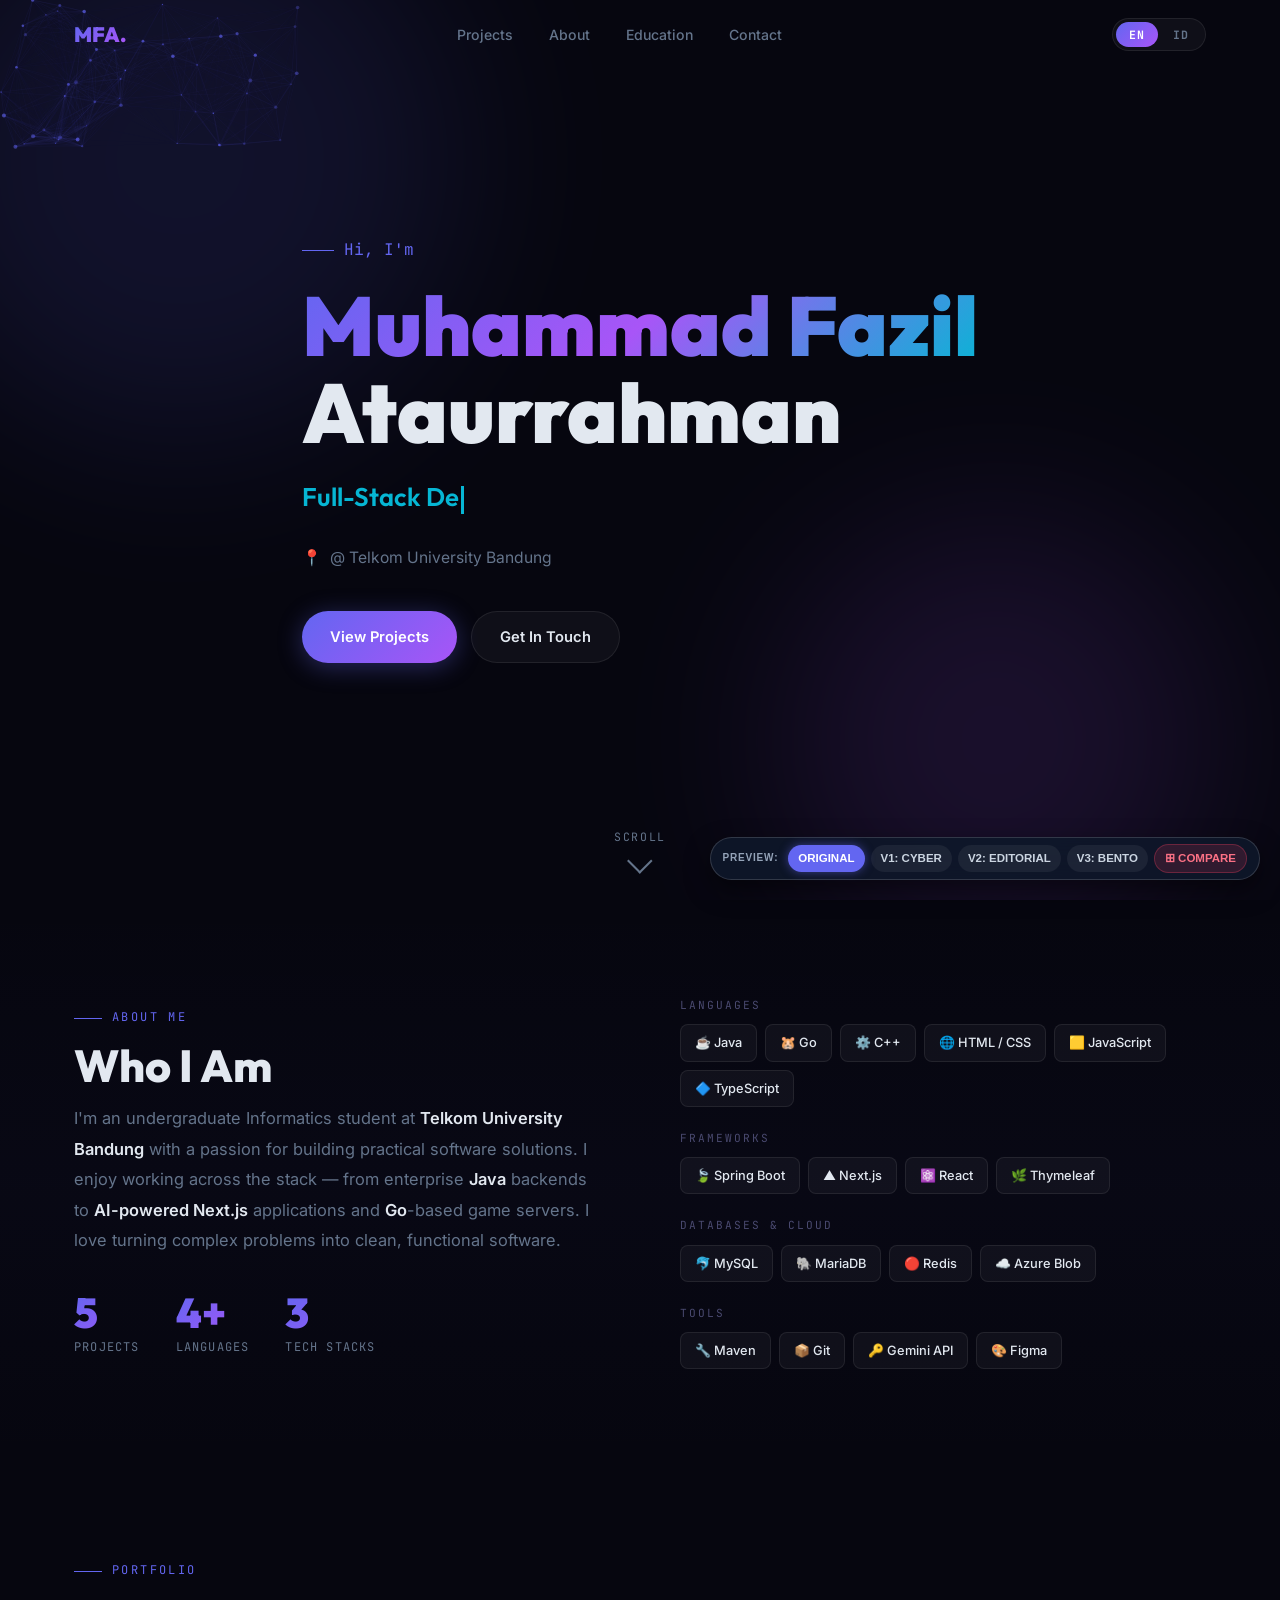
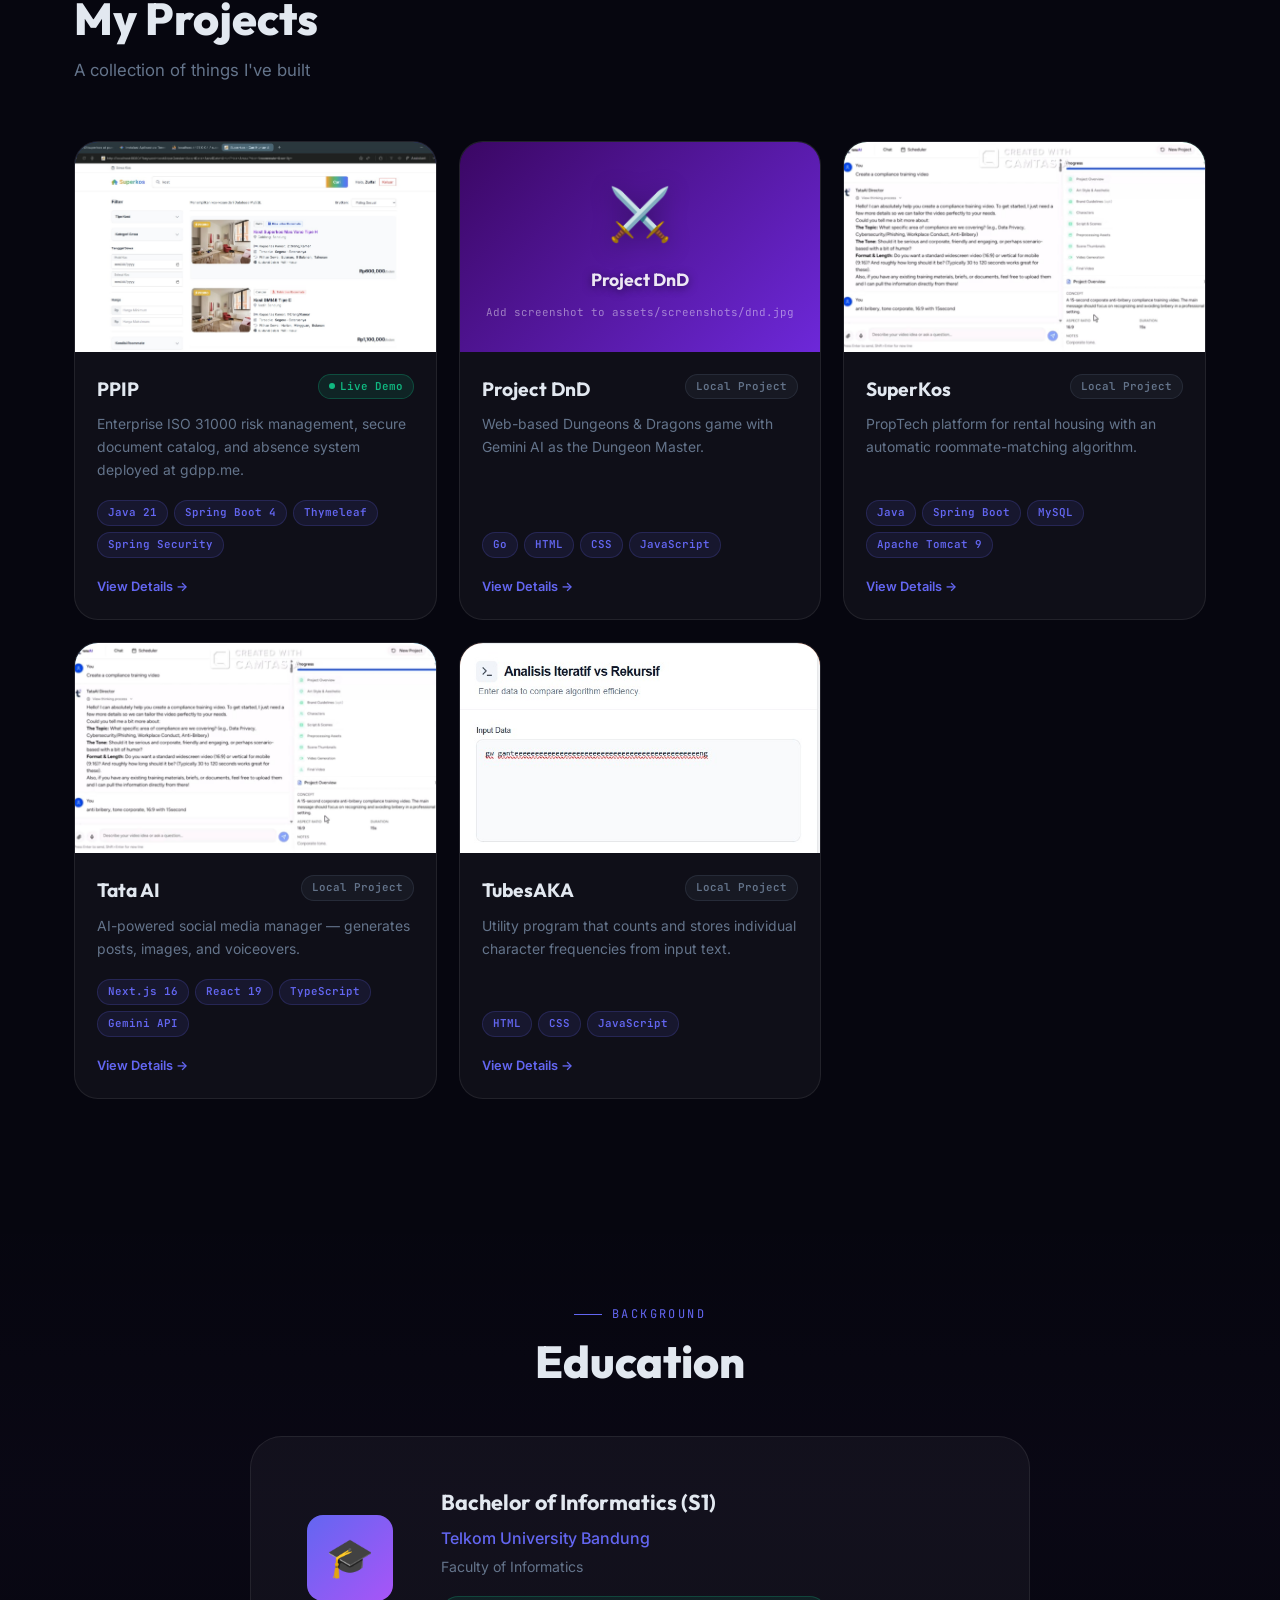
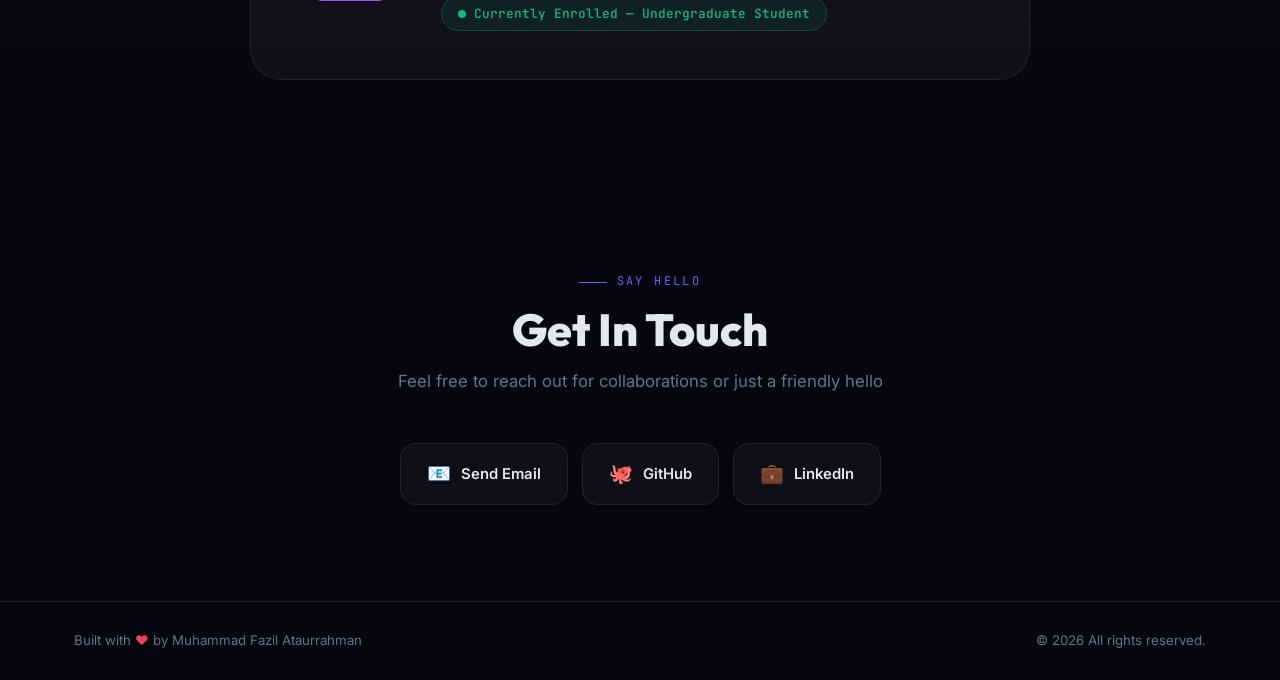
==== index.html @ d3637b53 "Add 3 new distinct portfolio designs (V1 Cyber HUD, V2 Swiss Editorial, V3 Spatial Bento) and Compar" ====
<!DOCTYPE html>
<html lang="en">
<head>
  <meta charset="UTF-8">
  <meta name="viewport" content="width=device-width, initial-scale=1.0">
  <title>Muhammad Fazil Ataurrahman — Portfolio</title>
  <meta name="description" content="Portfolio of Muhammad Fazil Ataurrahman — Informatics student at Telkom University Bandung. Projects in Java, Go, Next.js, and AI.">
  <meta property="og:title" content="Muhammad Fazil Ataurrahman — Portfolio">
  <meta property="og:description" content="Informatics Student at Telkom University Bandung | Full-Stack Developer">
  <meta property="og:type" content="website">
  <link rel="preconnect" href="https://fonts.googleapis.com">
  <link rel="preconnect" href="https://fonts.gstatic.com" crossorigin>
  <link href="https://fonts.googleapis.com/css2?family=Outfit:wght@300;400;500;600;700;800;900&family=Inter:wght@300;400;500;600&family=JetBrains+Mono:wght@400;500&display=swap" rel="stylesheet">
  <link rel="stylesheet" href="style.css">
</head>
<body>

  <!-- ======================================================
       NAVBAR
       ====================================================== -->
  <nav class="navbar" id="navbar">
    <div class="container">
      <div class="nav-inner">
        <button class="nav-logo" onclick="window.scrollTo({top:0,behavior:'smooth'})" aria-label="Go to top">MFA.</button>
        <ul class="nav-links" role="list">
          <li><a href="#projects" data-i18n="nav.projects">Projects</a></li>
          <li><a href="#about"    data-i18n="nav.about">About</a></li>
          <li><a href="#education" data-i18n="nav.education">Education</a></li>
          <li><a href="#contact"  data-i18n="nav.contact">Contact</a></li>
        </ul>
        <div class="nav-actions">
          <div class="lang-toggle" role="group" aria-label="Language selector">
            <button class="lang-btn active" id="lang-en"  onclick="setLang('en')" aria-pressed="true">EN</button>
            <button class="lang-btn"        id="lang-id"  onclick="setLang('id')" aria-pressed="false">ID</button>
          </div>
          <button class="nav-ham" id="nav-ham" onclick="openMobMenu()" aria-label="Open menu" aria-expanded="false">
            <span></span><span></span><span></span>
          </button>
        </div>
      </div>
    </div>
  </nav>

  <!-- ======================================================
       MOBILE MENU
       ====================================================== -->
  <div class="mobile-menu" id="mob-menu" role="dialog" aria-label="Navigation" aria-hidden="true">
    <button class="mob-close" onclick="closeMobMenu()" aria-label="Close menu">✕</button>
    <nav>
      <a href="#projects"  data-i18n="nav.projects"  onclick="closeMobMenu()">Projects</a>
      <a href="#about"     data-i18n="nav.about"      onclick="closeMobMenu()">About</a>
      <a href="#education" data-i18n="nav.education"  onclick="closeMobMenu()">Education</a>
      <a href="#contact"   data-i18n="nav.contact"    onclick="closeMobMenu()">Contact</a>
    </nav>
    <div class="lang-toggle" style="margin-top:28px;">
      <button class="lang-btn active" id="lang-en-m" onclick="setLang('en')">EN</button>
      <button class="lang-btn"        id="lang-id-m" onclick="setLang('id')">ID</button>
    </div>
  </div>

  <!-- ======================================================
       HERO
       ====================================================== -->
  <section id="hero" aria-label="Introduction">
    <canvas id="particle-canvas" aria-hidden="true"></canvas>
    <div class="hero-glow glow-1" aria-hidden="true"></div>
    <div class="hero-glow glow-2" aria-hidden="true"></div>
    <div class="container">
      <div class="hero-content">
        <p class="hero-greeting" data-i18n="hero.greeting">Hi, I'm</p>
        <h1 class="hero-name">
          <span class="gradient-text">Muhammad Fazil</span><br>Ataurrahman
        </h1>
        <div class="hero-role" aria-live="polite">
          <span id="typing-text" class="typing-text"></span><span class="cursor" aria-hidden="true"></span>
        </div>
        <p class="hero-uni" data-i18n="hero.university">@ Telkom University Bandung</p>
        <div class="hero-cta">
          <a href="#projects" class="btn btn-primary" data-i18n="hero.cta_projects">View Projects</a>
          <a href="#contact"  class="btn btn-outline"  data-i18n="hero.cta_contact">Get In Touch</a>
        </div>
      </div>
    </div>
    <button class="scroll-hint" onclick="document.getElementById('about').scrollIntoView({behavior:'smooth'})" aria-label="Scroll to About">
      <span data-i18n="hero.scroll">scroll</span>
      <div class="scroll-arrow"></div>
    </button>
  </section>

  <!-- ======================================================
       ABOUT
       ====================================================== -->
  <section id="about" aria-label="About me">
    <div class="container">
      <div class="about-grid">

        <!-- Left: bio + stats -->
        <div class="about-left reveal-left">
          <p class="section-label" data-i18n="about.label">About Me</p>
          <h2 class="section-title" data-i18n="about.title">Who I Am</h2>
          <p class="about-bio" id="about-bio" data-i18n-html="about.bio">
            I'm an undergraduate Informatics student at <strong>Telkom University Bandung</strong> with a passion for building practical software solutions. I enjoy working across the stack — from enterprise <strong>Java</strong> backends to <strong>AI-powered Next.js</strong> applications and <strong>Go</strong>-based game servers.
          </p>
          <div class="stats-row">
            <div class="stat-item">
              <div class="stat-value">5</div>
              <div class="stat-label" data-i18n="about.stat_projects">Projects</div>
            </div>
            <div class="stat-item">
              <div class="stat-value">4+</div>
              <div class="stat-label" data-i18n="about.stat_langs">Languages</div>
            </div>
            <div class="stat-item">
              <div class="stat-value">3</div>
              <div class="stat-label" data-i18n="about.stat_stacks">Tech Stacks</div>
            </div>
          </div>
        </div>

        <!-- Right: skill chips -->
        <div class="about-right reveal-right">
          <div class="skills-col">
            <div class="skill-group">
              <div class="skill-group-label" data-i18n="about.sk_langs">Languages</div>
              <div class="skill-chips">
                <span class="chip">☕ Java</span>
                <span class="chip">🐹 Go</span>
                <span class="chip">⚙️ C++</span>
                <span class="chip">🌐 HTML / CSS</span>
                <span class="chip">🟨 JavaScript</span>
                <span class="chip">🔷 TypeScript</span>
              </div>
            </div>
            <div class="skill-group">
              <div class="skill-group-label" data-i18n="about.sk_fw">Frameworks</div>
              <div class="skill-chips">
                <span class="chip">🍃 Spring Boot</span>
                <span class="chip">▲ Next.js</span>
                <span class="chip">⚛️ React</span>
                <span class="chip">🌿 Thymeleaf</span>
              </div>
            </div>
            <div class="skill-group">
              <div class="skill-group-label" data-i18n="about.sk_db">Databases &amp; Cloud</div>
              <div class="skill-chips">
                <span class="chip">🐬 MySQL</span>
                <span class="chip">🐘 MariaDB</span>
                <span class="chip">🔴 Redis</span>
                <span class="chip">☁️ Azure Blob</span>
              </div>
            </div>
            <div class="skill-group">
              <div class="skill-group-label" data-i18n="about.sk_tools">Tools</div>
              <div class="skill-chips">
                <span class="chip">🔧 Maven</span>
                <span class="chip">📦 Git</span>
                <span class="chip">🔑 Gemini API</span>
                <span class="chip">🎨 Figma</span>
              </div>
            </div>
          </div>
        </div>

      </div>
    </div>
  </section>

  <!-- ======================================================
       PROJECTS
       ====================================================== -->
  <section id="projects" aria-label="Projects">
    <div class="container">
      <div class="section-header reveal">
        <p class="section-label" data-i18n="projects.label">Portfolio</p>
        <h2 class="section-title" data-i18n="projects.title">My Projects</h2>
        <p class="section-sub" data-i18n="projects.subtitle">A collection of things I've built</p>
      </div>
      <!-- Cards injected by script.js -->
      <div class="projects-grid" id="projects-grid"></div>
    </div>
  </section>

  <!-- ======================================================
       EDUCATION
       ====================================================== -->
  <section id="education" aria-label="Education">
    <div class="container">
      <div class="section-header reveal" style="text-align:center; margin-bottom:48px;">
        <p class="section-label" style="justify-content:center;" data-i18n="education.label">Background</p>
        <h2 class="section-title" data-i18n="education.title">Education</h2>
      </div>
      <div class="edu-card reveal">
        <div class="edu-icon" aria-hidden="true">🎓</div>
        <div class="edu-info">
          <h3 class="edu-degree" data-i18n="education.degree">Bachelor of Informatics (S1)</h3>
          <p class="edu-uni">Telkom University Bandung</p>
          <p class="edu-faculty" data-i18n="education.faculty">Faculty of Informatics</p>
          <div class="edu-badge" data-i18n="education.status">Currently Enrolled — Undergraduate Student</div>
        </div>
      </div>
    </div>
  </section>

  <!-- ======================================================
       CONTACT
       ====================================================== -->
  <section id="contact" aria-label="Contact">
    <div class="container">
      <div class="section-header reveal" style="text-align:center; margin-bottom:48px;">
        <p class="section-label" style="justify-content:center;" data-i18n="contact.label">Say Hello</p>
        <h2 class="section-title" data-i18n="contact.title">Get In Touch</h2>
        <p class="section-sub" data-i18n="contact.subtitle">Feel free to reach out for collaborations or just a friendly hello</p>
      </div>
      <div class="contact-links reveal">
        <a href="mailto:muhammadfazil2712@gmail.com" class="contact-card" id="link-email">
          <span class="contact-icon">📧</span>
          <span class="contact-label" data-i18n="contact.email">Send Email</span>
        </a>
        <a href="https://github.com/fazil2712" target="_blank" rel="noopener noreferrer" class="contact-card" id="link-github">
          <span class="contact-icon">🐙</span>
          <span class="contact-label" data-i18n="contact.github">GitHub</span>
        </a>
        <a href="https://www.linkedin.com/in/fazil-ataurrahman-408083330/" target="_blank" rel="noopener noreferrer" class="contact-card" id="link-linkedin">
          <span class="contact-icon">💼</span>
          <span class="contact-label" data-i18n="contact.linkedin">LinkedIn</span>
        </a>
      </div>
    </div>
  </section>

  <!-- ======================================================
       FOOTER
       ====================================================== -->
  <footer>
    <div class="container">
      <div class="footer-inner">
        <p class="footer-text">
          <span data-i18n="footer.built">Built with</span>
          <span class="heart" aria-hidden="true"> ♥ </span>
          <span data-i18n="footer.by">by Muhammad Fazil Ataurrahman</span>
        </p>
        <p class="footer-text">
          &copy; <span id="footer-year"></span>
          <span data-i18n="footer.rights">All rights reserved.</span>
        </p>
      </div>
    </div>
  </footer>

  <!-- ======================================================
       PROJECT MODAL
       ====================================================== -->
  <div class="modal-overlay" id="modal-overlay" onclick="handleOverlayClick(event)" role="presentation">
    <article class="modal" id="modal" role="dialog" aria-modal="true" aria-labelledby="modal-heading">
      <button class="modal-close" id="modal-close" onclick="closeModal()" aria-label="Close">✕</button>

      <!-- Image / placeholder -->
      <div class="modal-img-wrap" id="modal-img-wrap">
        <img id="modal-img" src="" alt="" loading="lazy" onerror="this.classList.add('img-error')">
        
        <!-- Slider Controls -->
        <div class="modal-slider-btns" id="modal-slider-btns" style="display: none;">
          <button class="slider-btn" onclick="prevSlide(event)" aria-label="Previous image">❮</button>
          <button class="slider-btn" onclick="nextSlide(event)" aria-label="Next image">❯</button>
        </div>
        <div class="modal-slider-dots" id="modal-slider-dots"></div>

        <div class="modal-placeholder" id="modal-placeholder">
          <span class="modal-ph-icon" id="modal-ph-icon"></span>
          <span class="modal-ph-name" id="modal-ph-name"></span>
        </div>
      </div>

      <!-- Content -->
      <div class="modal-body">
        <div class="modal-top">
          <h2 class="modal-heading" id="modal-heading"></h2>
          <div id="modal-badge"></div>
        </div>
        <p class="modal-desc" id="modal-desc"></p>
        <p class="modal-section-title" data-i18n="projects.features">Key Features</p>
        <ul class="modal-features" id="modal-features"></ul>
        <p class="modal-section-title" data-i18n="projects.tech_stack">Tech Stack</p>
        <div class="modal-tech" id="modal-tech"></div>
        <div class="modal-actions" id="modal-actions"></div>
      </div>
    </article>
  </div>

  <!-- FLOATING DESIGN SWITCHER DOCK (PREVIEW SWITCHER) -->
  <style>
    .design-switcher-dock {
      position: fixed;
      bottom: 20px;
      right: 20px;
      background: rgba(15, 23, 42, 0.92);
      border: 1px solid rgba(255, 255, 255, 0.15);
      border-radius: 9999px;
      padding: 6px 12px;
      display: flex;
      align-items: center;
      gap: 6px;
      z-index: 9999;
      box-shadow: 0 10px 25px rgba(0, 0, 0, 0.5);
      backdrop-filter: blur(12px);
      font-family: -apple-system, BlinkMacSystemFont, 'Segoe UI', Roboto, sans-serif;
    }
    .dock-label {
      font-size: 10px;
      font-weight: 700;
      color: #94a3b8;
      letter-spacing: 0.08em;
      padding-right: 4px;
    }
    .dock-btn {
      text-decoration: none;
      font-size: 11.5px;
      font-weight: 600;
      color: #cbd5e1;
      background: rgba(255, 255, 255, 0.06);
      padding: 4px 10px;
      border-radius: 9999px;
      transition: all 0.15s ease;
    }
    .dock-btn:hover {
      color: #fff;
      background: rgba(255, 255, 255, 0.15);
    }
    .dock-btn.active {
      color: #fff;
      background: #6366f1;
      box-shadow: 0 0 10px rgba(99, 102, 241, 0.5);
      font-weight: 700;
    }
    .dock-btn.dock-compare {
      background: rgba(244, 63, 94, 0.15);
      color: #fb7185;
      border: 1px solid rgba(244, 63, 94, 0.3);
    }
    .dock-btn.dock-compare:hover {
      background: #f43f5e;
      color: #fff;
    }
    html {
      overflow-x: hidden;
    }
    @media (max-width: 768px) {
      .design-switcher-dock {
        bottom: 8px;
        right: auto;
        left: 50%;
        transform: translateX(-50%);
        justify-content: flex-start;
        overflow-x: auto;
        padding: 4px 8px;
        gap: 4px;
        max-width: calc(100vw - 16px);
      }
      .dock-btn {
        padding: 3px 7px;
        font-size: 10.5px;
        white-space: nowrap;
      }
      .dock-label {
        font-size: 9px;
      }
    }
  </style>
  <div class="design-switcher-dock" role="navigation" aria-label="Portfolio Version Switcher">
    <div class="dock-label">PREVIEW:</div>
    <a href="index.html" class="dock-btn active" title="Original Portfolio">ORIGINAL</a>
    <a href="v1/index.html" class="dock-btn" title="Cyber Terminal HUD">V1: CYBER</a>
    <a href="v2/index.html" class="dock-btn" title="Editorial Swiss Brutalism">V2: EDITORIAL</a>
    <a href="v3/index.html" class="dock-btn" title="Spatial Bento Glass">V3: BENTO</a>
    <a href="compare.html" class="dock-btn dock-compare" title="Side-by-side Comparison">⊞ COMPARE</a>
  </div>

  <script src="script.js"></script>
</body>
</html>
---- style.css ----
/* ============================================================
   DESIGN TOKENS
   ============================================================ */
:root {
  --clr-bg:          #06060f;
  --clr-surface:     #0d0d20;
  --clr-surface-2:   #13132a;
  --clr-glass:       rgba(255, 255, 255, 0.04);
  --clr-glass-h:     rgba(255, 255, 255, 0.07);
  --clr-border:      rgba(255, 255, 255, 0.08);
  --clr-border-h:    rgba(255, 255, 255, 0.16);

  --clr-primary:     #6366f1;
  --clr-primary-g:   rgba(99, 102, 241, 0.25);
  --clr-secondary:   #a855f7;
  --clr-accent:      #06b6d4;
  --clr-green:       #10b981;

  --clr-text:        #e2e8f0;
  --clr-muted:       #64748b;
  --clr-subtle:      #2d2d4a;

  --grad-primary:    linear-gradient(135deg, #6366f1, #a855f7);
  --grad-hero:       linear-gradient(135deg, #6366f1 0%, #a855f7 50%, #06b6d4 100%);
  --grad-card:       linear-gradient(135deg, rgba(99,102,241,.08), rgba(168,85,247,.04));

  --font-head:  'Outfit', sans-serif;
  --font-body:  'Inter', sans-serif;
  --font-mono:  'JetBrains Mono', monospace;

  --radius-sm: 8px;
  --radius-md: 16px;
  --radius-lg: 24px;
  --radius-xl: 32px;

  --blur:   blur(14px);
  --shadow: 0 8px 32px rgba(0,0,0,.45), 0 1px 0 rgba(255,255,255,.05) inset;
  --glow:   0 0 48px rgba(99,102,241,.18);

  --t-fast:   .15s ease;
  --t-mid:    .3s ease;
  --t-slow:   .6s ease;
}

/* ============================================================
   RESET
   ============================================================ */
*, *::before, *::after { box-sizing: border-box; margin: 0; padding: 0; }
html { scroll-behavior: smooth; font-size: 16px; }
body {
  font-family: var(--font-body);
  background: var(--clr-bg);
  color: var(--clr-text);
  line-height: 1.65;
  overflow-x: hidden;
}
a { text-decoration: none; color: inherit; }
img { max-width: 100%; display: block; }
button { cursor: pointer; }
ul { list-style: none; }

/* ============================================================
   SCROLLBAR
   ============================================================ */
::-webkit-scrollbar { width: 5px; }
::-webkit-scrollbar-track { background: var(--clr-bg); }
::-webkit-scrollbar-thumb { background: var(--clr-primary); border-radius: 3px; }

/* ============================================================
   LAYOUT
   ============================================================ */
.container {
  max-width: 1180px;
  margin: 0 auto;
  padding: 0 24px;
}
section { padding: 96px 0; position: relative; }

/* ============================================================
   TYPOGRAPHY UTILS
   ============================================================ */
.gradient-text {
  background: var(--grad-hero);
  -webkit-background-clip: text;
  -webkit-text-fill-color: transparent;
  background-clip: text;
}
.section-label {
  font-family: var(--font-mono);
  font-size: .75rem;
  letter-spacing: .2em;
  text-transform: uppercase;
  color: var(--clr-primary);
  display: flex;
  align-items: center;
  gap: 10px;
  margin-bottom: 12px;
}
.section-label::before {
  content: '';
  display: block;
  width: 28px;
  height: 1px;
  background: var(--clr-primary);
  flex-shrink: 0;
}
.section-title {
  font-family: var(--font-head);
  font-size: clamp(1.9rem, 4vw, 2.8rem);
  font-weight: 800;
  line-height: 1.15;
  margin-bottom: 12px;
}
.section-sub {
  color: var(--clr-muted);
  font-size: 1.05rem;
}

/* ============================================================
   SCROLL REVEAL
   ============================================================ */
.reveal        { opacity:0; transform:translateY(28px); transition: opacity .7s ease, transform .7s ease; }
.reveal-left   { opacity:0; transform:translateX(-28px); transition: opacity .7s ease, transform .7s ease; }
.reveal-right  { opacity:0; transform:translateX(28px); transition: opacity .7s ease, transform .7s ease; }
.reveal.in, .reveal-left.in, .reveal-right.in { opacity:1; transform:translate(0); }
.delay-1 { transition-delay: .1s; }
.delay-2 { transition-delay: .2s; }
.delay-3 { transition-delay: .3s; }

/* ============================================================
   NAVBAR
   ============================================================ */
.navbar {
  position: fixed;
  inset: 0 0 auto 0;
  z-index: 900;
  padding: 18px 0;
  transition: background var(--t-mid), padding var(--t-mid), border var(--t-mid);
}
.navbar.scrolled {
  background: rgba(6,6,15,.88);
  backdrop-filter: var(--blur);
  -webkit-backdrop-filter: var(--blur);
  border-bottom: 1px solid var(--clr-border);
  padding: 12px 0;
}
.nav-inner {
  display: flex;
  align-items: center;
  justify-content: space-between;
  gap: 16px;
}
.nav-logo {
  font-family: var(--font-head);
  font-size: 1.3rem;
  font-weight: 900;
  background: var(--grad-primary);
  -webkit-background-clip: text;
  -webkit-text-fill-color: transparent;
  background-clip: text;
  background-color: transparent;
  border: none;
  padding: 0;
  line-height: 1;
}
.nav-links {
  display: flex;
  align-items: center;
  gap: 4px;
}
.nav-links a {
  font-size: .88rem;
  font-weight: 500;
  color: var(--clr-muted);
  padding: 7px 16px;
  border-radius: 100px;
  transition: color var(--t-fast), background var(--t-fast);
}
.nav-links a:hover { color: var(--clr-text); background: var(--clr-glass); }
.nav-actions { display: flex; align-items: center; gap: 10px; }

/* Language toggle */
.lang-toggle {
  display: flex;
  background: var(--clr-glass);
  border: 1px solid var(--clr-border);
  border-radius: 100px;
  padding: 3px;
  gap: 2px;
}
.lang-btn {
  background: none;
  border: none;
  padding: 5px 13px;
  border-radius: 100px;
  font-size: .72rem;
  font-weight: 700;
  font-family: var(--font-mono);
  letter-spacing: .08em;
  color: var(--clr-muted);
  transition: color var(--t-fast), background var(--t-fast);
}
.lang-btn.active {
  background: var(--grad-primary);
  color: #fff;
}

/* Hamburger */
.nav-ham {
  display: none;
  flex-direction: column;
  gap: 5px;
  background: none;
  border: none;
  padding: 4px;
}
.nav-ham span {
  display: block;
  width: 22px;
  height: 2px;
  background: var(--clr-text);
  border-radius: 2px;
  transition: var(--t-fast);
}

/* ============================================================
   MOBILE MENU
   ============================================================ */
.mobile-menu {
  position: fixed;
  inset: 0;
  z-index: 800;
  background: rgba(6,6,15,.97);
  backdrop-filter: blur(20px);
  -webkit-backdrop-filter: blur(20px);
  display: flex;
  flex-direction: column;
  align-items: center;
  justify-content: center;
  gap: 28px;
  opacity: 0;
  pointer-events: none;
  transition: opacity var(--t-mid);
}
.mobile-menu.open { opacity: 1; pointer-events: all; }
.mobile-menu nav { display: flex; flex-direction: column; align-items: center; gap: 24px; }
.mobile-menu a {
  font-family: var(--font-head);
  font-size: 2rem;
  font-weight: 700;
  color: var(--clr-muted);
  transition: color var(--t-fast);
}
.mobile-menu a:hover { color: var(--clr-primary); }
.mob-close {
  position: absolute;
  top: 22px; right: 24px;
  background: none;
  border: none;
  color: var(--clr-text);
  font-size: 1.4rem;
  line-height: 1;
}

/* ============================================================
   BUTTONS
   ============================================================ */
.btn {
  display: inline-flex;
  align-items: center;
  gap: 8px;
  padding: 13px 28px;
  border-radius: 100px;
  font-size: .92rem;
  font-weight: 600;
  font-family: var(--font-body);
  border: none;
  transition: transform var(--t-mid), box-shadow var(--t-mid), background var(--t-mid);
  white-space: nowrap;
}
.btn-primary {
  background: var(--grad-primary);
  color: #fff;
  box-shadow: 0 4px 24px rgba(99,102,241,.35);
}
.btn-primary:hover { transform: translateY(-2px); box-shadow: 0 8px 32px rgba(99,102,241,.5); }
.btn-outline {
  background: var(--clr-glass);
  color: var(--clr-text);
  border: 1px solid var(--clr-border);
  backdrop-filter: var(--blur);
}
.btn-outline:hover {
  background: var(--clr-glass-h);
  border-color: var(--clr-border-h);
  transform: translateY(-2px);
}
.btn-sm { padding: 9px 20px; font-size: .82rem; }

/* ============================================================
   HERO
   ============================================================ */
#hero {
  min-height: 100vh;
  display: flex;
  align-items: center;
  padding: 0;
  overflow: hidden;
}
#particle-canvas {
  position: absolute;
  inset: 0;
  z-index: 0;
}
.hero-glow {
  position: absolute;
  border-radius: 50%;
  filter: blur(90px);
  opacity: .12;
  pointer-events: none;
  z-index: 0;
}
.glow-1 { width: 560px; height: 560px; background: var(--clr-primary); top: -120px; left: -100px; }
.glow-2 { width: 440px; height: 440px; background: var(--clr-secondary); bottom: -60px; right: 5%; }
.hero-content { position: relative; z-index: 1; max-width: 820px; }

/* Hero animations — staggered */
.hero-greeting {
  font-family: var(--font-mono);
  font-size: 1rem;
  color: var(--clr-primary);
  display: flex;
  align-items: center;
  gap: 10px;
  margin-bottom: 18px;
  opacity: 0;
  animation: fadeUp .7s ease .2s forwards;
}
.hero-greeting::before {
  content: '';
  display: block;
  width: 32px;
  height: 1px;
  background: var(--clr-primary);
}
.hero-name {
  font-family: var(--font-head);
  font-size: clamp(2.6rem, 6.5vw, 5.2rem);
  font-weight: 900;
  line-height: 1.05;
  margin-bottom: 20px;
  opacity: 0;
  animation: fadeUp .7s ease .4s forwards;
}
.hero-role {
  font-family: var(--font-head);
  font-size: clamp(1.1rem, 2.4vw, 1.6rem);
  font-weight: 600;
  color: var(--clr-muted);
  min-height: 2.2em;
  margin-bottom: 12px;
  opacity: 0;
  animation: fadeUp .7s ease .6s forwards;
}
.typing-text { color: var(--clr-accent); }
.cursor {
  display: inline-block;
  width: 3px;
  height: 1.1em;
  background: var(--clr-accent);
  vertical-align: middle;
  margin-left: 2px;
  animation: blink 1s step-end infinite;
}
.hero-uni {
  color: var(--clr-muted);
  font-size: .98rem;
  margin-bottom: 40px;
  display: flex;
  align-items: center;
  gap: 8px;
  opacity: 0;
  animation: fadeUp .7s ease .75s forwards;
}
.hero-uni::before { content: '📍'; }
.hero-cta {
  display: flex;
  gap: 14px;
  flex-wrap: wrap;
  opacity: 0;
  animation: fadeUp .7s ease .9s forwards;
}
.scroll-hint {
  position: absolute;
  bottom: 30px;
  left: 50%;
  transform: translateX(-50%);
  display: flex;
  flex-direction: column;
  align-items: center;
  gap: 8px;
  font-family: var(--font-mono);
  font-size: .72rem;
  letter-spacing: .15em;
  color: var(--clr-muted);
  background: none;
  border: none;
  z-index: 1;
  animation: bounce 2.2s ease infinite;
  text-transform: uppercase;
}
.scroll-arrow {
  width: 18px;
  height: 18px;
  border-right: 2px solid var(--clr-muted);
  border-bottom: 2px solid var(--clr-muted);
  transform: rotate(45deg);
}

/* ============================================================
   ABOUT
   ============================================================ */
#about { background: linear-gradient(180deg, transparent, rgba(99,102,241,.025), transparent); }
.about-grid {
  display: grid;
  grid-template-columns: 1fr 1fr;
  gap: 80px;
  align-items: center;
}
.about-bio {
  font-size: 1.03rem;
  line-height: 1.85;
  color: var(--clr-muted);
  margin-bottom: 36px;
}
.about-bio strong { color: var(--clr-text); font-weight: 600; }
.stats-row { display: flex; gap: 36px; }
.stat-value {
  font-family: var(--font-head);
  font-size: 2.6rem;
  font-weight: 900;
  background: var(--grad-primary);
  -webkit-background-clip: text;
  -webkit-text-fill-color: transparent;
  background-clip: text;
  line-height: 1;
}
.stat-label {
  font-size: .75rem;
  font-family: var(--font-mono);
  color: var(--clr-muted);
  text-transform: uppercase;
  letter-spacing: .1em;
  margin-top: 4px;
}
.skills-col { display: flex; flex-direction: column; gap: 22px; }
.skill-group-label {
  font-size: .7rem;
  font-family: var(--font-mono);
  text-transform: uppercase;
  letter-spacing: .18em;
  color: var(--clr-subtle);
  color: #4a4a70;
  margin-bottom: 10px;
}
.skill-chips { display: flex; flex-wrap: wrap; gap: 8px; }
.chip {
  display: inline-flex;
  align-items: center;
  gap: 5px;
  padding: 7px 14px;
  border-radius: var(--radius-sm);
  background: var(--clr-glass);
  border: 1px solid var(--clr-border);
  font-size: .8rem;
  font-weight: 500;
  color: var(--clr-text);
  transition: color var(--t-fast), border-color var(--t-fast), background var(--t-fast), transform var(--t-fast);
}
.chip:hover {
  color: var(--clr-primary);
  border-color: rgba(99,102,241,.35);
  background: rgba(99,102,241,.08);
  transform: translateY(-2px);
}

/* ============================================================
   PROJECTS
   ============================================================ */
#projects { padding-bottom: 110px; }
.section-header { margin-bottom: 56px; }
.projects-grid {
  display: grid;
  grid-template-columns: repeat(auto-fill, minmax(330px, 1fr));
  gap: 22px;
}

/* Project Card */
.project-card {
  background: var(--clr-glass);
  border: 1px solid var(--clr-border);
  border-radius: var(--radius-lg);
  overflow: hidden;
  cursor: pointer;
  transition: transform var(--t-mid), border-color var(--t-mid), box-shadow var(--t-mid);
  position: relative;
  display: flex;
  flex-direction: column;
}
.project-card::after {
  content: '';
  position: absolute;
  inset: 0;
  background: var(--grad-card);
  opacity: 0;
  transition: opacity var(--t-mid);
  border-radius: var(--radius-lg);
  pointer-events: none;
}
.project-card:hover {
  transform: translateY(-5px);
  border-color: rgba(99,102,241,.3);
  box-shadow: var(--shadow), var(--glow);
}
.project-card:hover::after { opacity: 1; }

/* Project image / placeholder */
.proj-img-wrap {
  width: 100%;
  height: 210px;
  position: relative;
  flex-shrink: 0;
  overflow: hidden;
}
.proj-placeholder {
  position: absolute;
  inset: 0;
  display: flex;
  flex-direction: column;
  align-items: center;
  justify-content: center;
  gap: 10px;
}
.proj-placeholder .ph-icon { font-size: 3.2rem; filter: drop-shadow(0 4px 12px rgba(0,0,0,.4)); }
.proj-placeholder .ph-name {
  font-family: var(--font-head);
  font-size: 1.1rem;
  font-weight: 700;
  color: rgba(255,255,255,.9);
  text-shadow: 0 2px 8px rgba(0,0,0,.5);
}
.proj-placeholder .ph-hint {
  font-size: .68rem;
  color: rgba(255,255,255,.45);
  font-family: var(--font-mono);
}
.proj-img-wrap img {
  position: absolute;
  inset: 0;
  width: 100%;
  height: 100%;
  object-fit: cover;
  object-position: top center;
  z-index: 1;
  transition: transform var(--t-slow);
}
.proj-img-wrap img.img-error { display: none; }
.project-card:hover .proj-img-wrap img:not(.img-error) { transform: scale(1.06); }

/* Card body */
.proj-body { padding: 22px; position: relative; z-index: 1; flex: 1; display: flex; flex-direction: column; }
.proj-top { display: flex; align-items: flex-start; justify-content: space-between; gap: 10px; margin-bottom: 8px; }
.proj-name { font-family: var(--font-head); font-size: 1.2rem; font-weight: 700; }
.proj-desc {
  font-size: .87rem;
  color: var(--clr-muted);
  line-height: 1.65;
  margin-bottom: 18px;
  display: -webkit-box;
  -webkit-line-clamp: 3;
  -webkit-box-orient: vertical;
  overflow: hidden;
  flex: 1;
}
.proj-tags { display: flex; flex-wrap: wrap; gap: 6px; margin-bottom: 18px; }
.tag {
  padding: 3px 10px;
  border-radius: 100px;
  font-size: .68rem;
  font-weight: 600;
  font-family: var(--font-mono);
  background: rgba(99,102,241,.1);
  border: 1px solid rgba(99,102,241,.2);
  color: var(--clr-primary);
}
.proj-footer { display: flex; align-items: center; justify-content: space-between; }
.proj-more {
  font-size: .8rem;
  font-weight: 600;
  color: var(--clr-primary);
  display: flex;
  align-items: center;
  gap: 4px;
  transition: gap var(--t-fast);
}
.project-card:hover .proj-more { gap: 8px; }

/* Status badge */
.badge-live {
  padding: 3px 10px;
  border-radius: 100px;
  font-size: .68rem;
  font-weight: 600;
  font-family: var(--font-mono);
  background: rgba(16,185,129,.12);
  border: 1px solid rgba(16,185,129,.28);
  color: var(--clr-green);
  display: flex;
  align-items: center;
  gap: 5px;
}
.badge-live::before {
  content: '';
  width: 6px; height: 6px;
  border-radius: 50%;
  background: var(--clr-green);
  animation: pulse-dot 2s ease infinite;
}
.badge-local {
  padding: 3px 10px;
  border-radius: 100px;
  font-size: .68rem;
  font-weight: 600;
  font-family: var(--font-mono);
  background: rgba(100,116,139,.1);
  border: 1px solid rgba(100,116,139,.2);
  color: var(--clr-muted);
}

/* ============================================================
   MODAL
   ============================================================ */
.modal-overlay {
  position: fixed;
  inset: 0;
  z-index: 1000;
  background: rgba(6,6,15,.82);
  backdrop-filter: blur(10px);
  -webkit-backdrop-filter: blur(10px);
  display: flex;
  align-items: center;
  justify-content: center;
  padding: 20px;
  opacity: 0;
  pointer-events: none;
  transition: opacity var(--t-mid);
}
.modal-overlay.open { opacity: 1; pointer-events: all; }
.modal {
  background: var(--clr-surface);
  border: 1px solid var(--clr-border);
  border-radius: var(--radius-xl);
  max-width: 680px;
  width: 100%;
  max-height: 90vh;
  overflow-y: auto;
  transform: translateY(18px) scale(.97);
  transition: transform var(--t-mid);
  position: relative;
}
.modal-overlay.open .modal { transform: translateY(0) scale(1); }
.modal-img-wrap {
  width: 100%;
  height: 270px;
  position: relative;
  overflow: hidden;
  border-radius: var(--radius-xl) var(--radius-xl) 0 0;
  flex-shrink: 0;
}
.modal-img-wrap img {
  position: absolute;
  inset: 0;
  width: 100%; height: 100%;
  object-fit: cover;
  object-position: top center;
  z-index: 1;
}
.modal-img-wrap img.img-error { display: none; }
.modal-placeholder {
  position: absolute;
  inset: 0;
  display: flex;
  flex-direction: column;
  align-items: center;
  justify-content: center;
  gap: 12px;
  border-radius: var(--radius-xl) var(--radius-xl) 0 0;
}
.modal-ph-icon { font-size: 3.8rem; filter: drop-shadow(0 4px 12px rgba(0,0,0,.4)); }
.modal-ph-name { font-family: var(--font-head); font-size: 1.3rem; font-weight: 700; color: rgba(255,255,255,.9); }
.modal-close {
  position: absolute;
  top: 16px; right: 16px;
  width: 38px; height: 38px;
  border-radius: 50%;
  background: rgba(0,0,0,.5);
  backdrop-filter: blur(8px);
  border: 1px solid var(--clr-border);
  color: #fff;
  font-size: 1.1rem;
  display: flex;
  align-items: center;
  justify-content: center;
  z-index: 10;
  transition: background var(--t-fast), border-color var(--t-fast);
}
.modal-close:hover { background: rgba(99,102,241,.3); border-color: var(--clr-primary); }
.modal-body { padding: 30px; }
.modal-top { display: flex; align-items: flex-start; justify-content: space-between; gap: 12px; margin-bottom: 16px; }
.modal-heading { font-family: var(--font-head); font-size: 1.7rem; font-weight: 800; }
.modal-desc { font-size: .93rem; color: var(--clr-muted); line-height: 1.8; margin-bottom: 26px; }
.modal-section-title {
  font-size: .72rem;
  font-family: var(--font-mono);
  text-transform: uppercase;
  letter-spacing: .18em;
  color: var(--clr-primary);
  margin-bottom: 12px;
  margin-top: 22px;
}
.modal-features {
  display: grid;
  grid-template-columns: 1fr 1fr;
  gap: 8px;
  margin-bottom: 6px;
}
.modal-features li {
  display: flex;
  align-items: flex-start;
  gap: 7px;
  font-size: .86rem;
  color: var(--clr-muted);
  line-height: 1.5;
}
.modal-features li::before { content: '→'; color: var(--clr-primary); flex-shrink: 0; margin-top: 1px; }
.modal-tech { display: flex; flex-wrap: wrap; gap: 7px; margin-bottom: 6px; }
.modal-actions { display: flex; gap: 12px; flex-wrap: wrap; margin-top: 28px; }

/* Slider Controls */
.modal-slider-btns {
  position: absolute;
  inset: 0;
  display: flex;
  align-items: center;
  justify-content: space-between;
  padding: 0 16px;
  pointer-events: none;
  z-index: 5;
}
.slider-btn {
  pointer-events: all;
  background: rgba(0,0,0,0.5);
  backdrop-filter: blur(4px);
  color: white;
  border: 1px solid rgba(255,255,255,0.2);
  width: 40px; height: 40px;
  border-radius: 50%;
  display: flex;
  align-items: center;
  justify-content: center;
  font-size: 1.1rem;
  transition: background var(--t-fast);
}
.slider-btn:hover { background: rgba(99,102,241,0.8); }
.modal-slider-dots {
  position: absolute;
  bottom: 12px;
  left: 50%;
  transform: translateX(-50%);
  display: flex;
  gap: 6px;
  z-index: 5;
}
.dot {
  width: 8px; height: 8px;
  border-radius: 50%;
  background: rgba(255,255,255,0.4);
  transition: background var(--t-fast);
  cursor: pointer;
}
.dot.active { background: #fff; }

/* ============================================================
   EDUCATION
   ============================================================ */
#education { background: linear-gradient(180deg, transparent, rgba(168,85,247,.025), transparent); }
.edu-card {
  background: var(--clr-glass);
  border: 1px solid var(--clr-border);
  border-radius: var(--radius-xl);
  padding: 48px 56px;
  display: flex;
  align-items: center;
  gap: 48px;
  max-width: 780px;
  margin: 0 auto;
  transition: border-color var(--t-mid), box-shadow var(--t-mid);
}
.edu-card:hover {
  border-color: rgba(168,85,247,.3);
  box-shadow: 0 8px 36px rgba(168,85,247,.1);
}
.edu-icon {
  width: 86px; height: 86px;
  border-radius: var(--radius-md);
  background: var(--grad-primary);
  display: flex;
  align-items: center;
  justify-content: center;
  font-size: 2.4rem;
  flex-shrink: 0;
}
.edu-degree { font-family: var(--font-head); font-size: 1.35rem; font-weight: 700; margin-bottom: 4px; }
.edu-uni { font-size: 1rem; color: var(--clr-primary); font-weight: 500; margin-bottom: 4px; }
.edu-faculty { font-size: .88rem; color: var(--clr-muted); margin-bottom: 18px; }
.edu-badge {
  display: inline-flex;
  align-items: center;
  gap: 8px;
  padding: 6px 16px;
  border-radius: 100px;
  background: rgba(16,185,129,.1);
  border: 1px solid rgba(16,185,129,.25);
  color: var(--clr-green);
  font-size: .8rem;
  font-weight: 500;
  font-family: var(--font-mono);
}
.edu-badge::before {
  content: '';
  width: 8px; height: 8px;
  border-radius: 50%;
  background: var(--clr-green);
  animation: pulse-dot 2s ease infinite;
}

/* ============================================================
   CONTACT
   ============================================================ */
#contact { text-align: center; }
.contact-links {
  display: flex;
  gap: 14px;
  justify-content: center;
  flex-wrap: wrap;
}
.contact-card {
  display: flex;
  align-items: center;
  gap: 10px;
  padding: 14px 26px;
  border-radius: var(--radius-md);
  background: var(--clr-glass);
  border: 1px solid var(--clr-border);
  font-size: .93rem;
  font-weight: 500;
  color: var(--clr-text);
  transition: all var(--t-mid);
}
.contact-card:hover {
  background: var(--clr-glass-h);
  border-color: var(--clr-primary);
  color: var(--clr-primary);
  transform: translateY(-3px);
  box-shadow: 0 4px 20px rgba(99,102,241,.2);
}
.contact-icon { font-size: 1.2rem; }
.contact-label { font-weight: 600; }

/* ============================================================
   FOOTER
   ============================================================ */
footer {
  padding: 28px 0;
  border-top: 1px solid var(--clr-border);
}
.footer-inner {
  display: flex;
  align-items: center;
  justify-content: space-between;
  gap: 16px;
  flex-wrap: wrap;
}
.footer-text { font-size: .83rem; color: var(--clr-muted); }
.heart { color: #f43f5e; display: inline-block; animation: heartbeat 1.6s ease infinite; }

/* ============================================================
   KEYFRAMES
   ============================================================ */
@keyframes fadeUp {
  to { opacity: 1; transform: translateY(0); }
}
@keyframes blink {
  0%, 100% { opacity: 1; }
  50% { opacity: 0; }
}
@keyframes bounce {
  0%, 100% { transform: translateX(-50%) translateY(0); }
  50% { transform: translateX(-50%) translateY(9px); }
}
@keyframes pulse-dot {
  0%, 100% { opacity: 1; transform: scale(1); }
  50% { opacity: .5; transform: scale(.75); }
}
@keyframes heartbeat {
  0%, 100% { transform: scale(1); }
  50% { transform: scale(1.2); }
}

/* ============================================================
   RESPONSIVE
   ============================================================ */
@media (max-width: 960px) {
  .about-grid { grid-template-columns: 1fr; gap: 48px; }
  .edu-card { flex-direction: column; text-align: center; padding: 36px 28px; gap: 24px; }
  .modal-features { grid-template-columns: 1fr; }
}
@media (max-width: 768px) {
  section { padding: 68px 0; }
  .nav-links { display: none; }
  .nav-ham { display: flex; }
  .projects-grid { grid-template-columns: 1fr; }
  .hero-cta { flex-direction: column; align-items: flex-start; }
  .stats-row { gap: 24px; }
  .modal { max-height: 95vh; }
  .modal-body { padding: 22px; }
  .modal-heading { font-size: 1.35rem; }
  .modal-actions { flex-direction: column; }
  .footer-inner { flex-direction: column; text-align: center; }
  .contact-links { flex-direction: column; align-items: center; }
}
@media (max-width: 480px) {
  .modal-img-wrap { height: 200px; }
  .hero-name { font-size: clamp(2rem, 8vw, 3rem); }
}
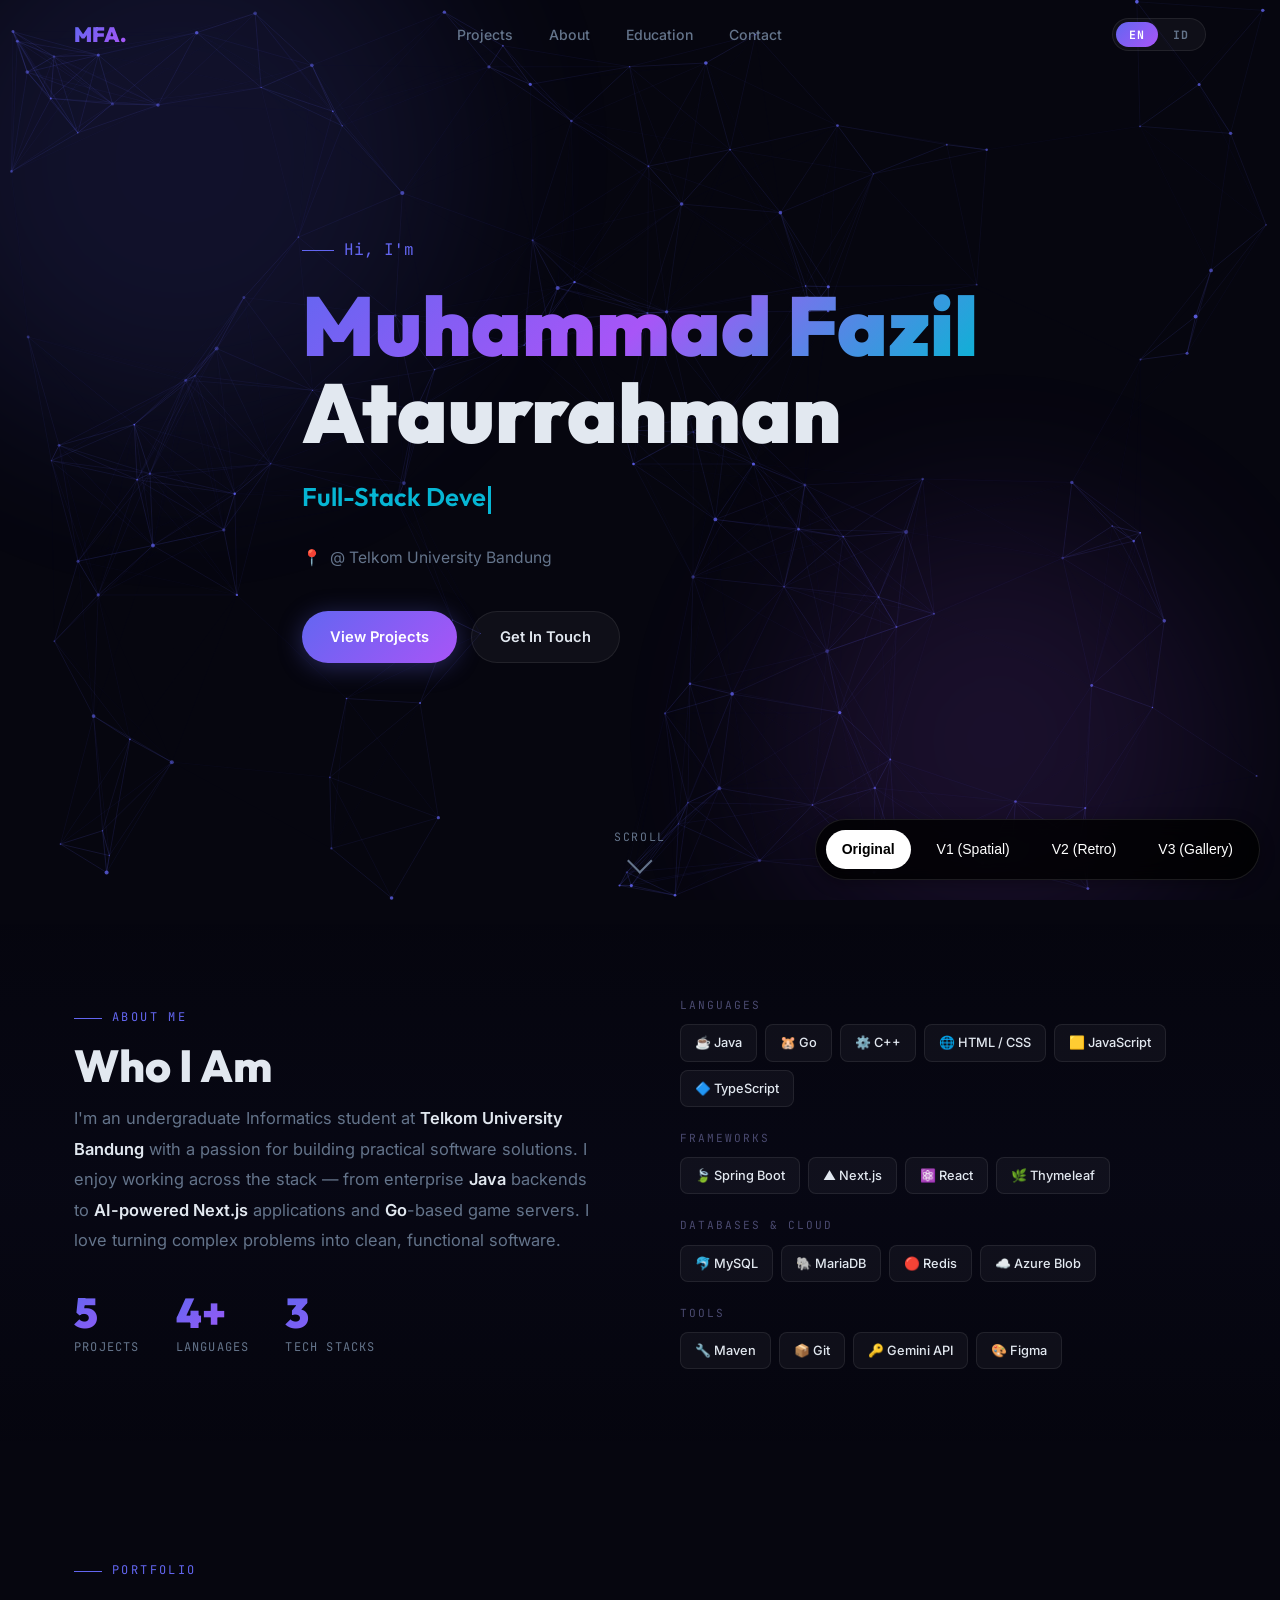
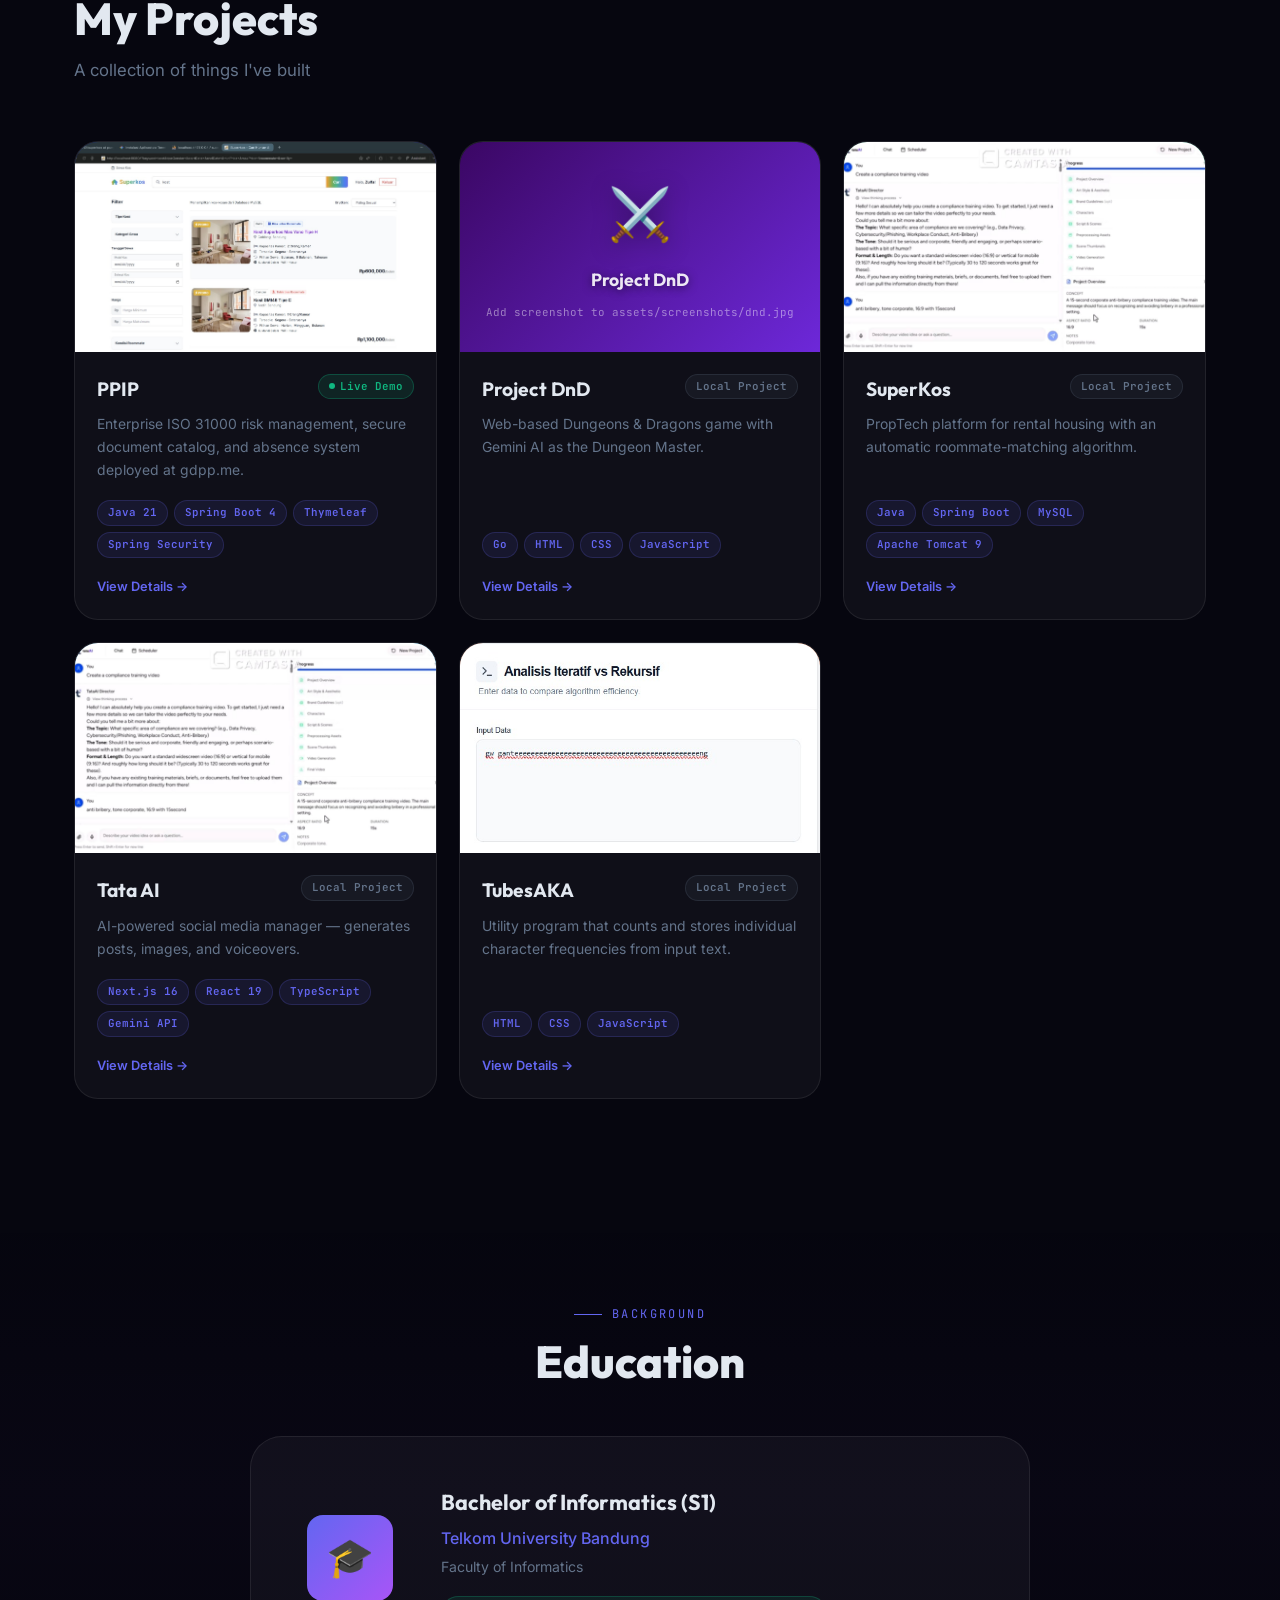
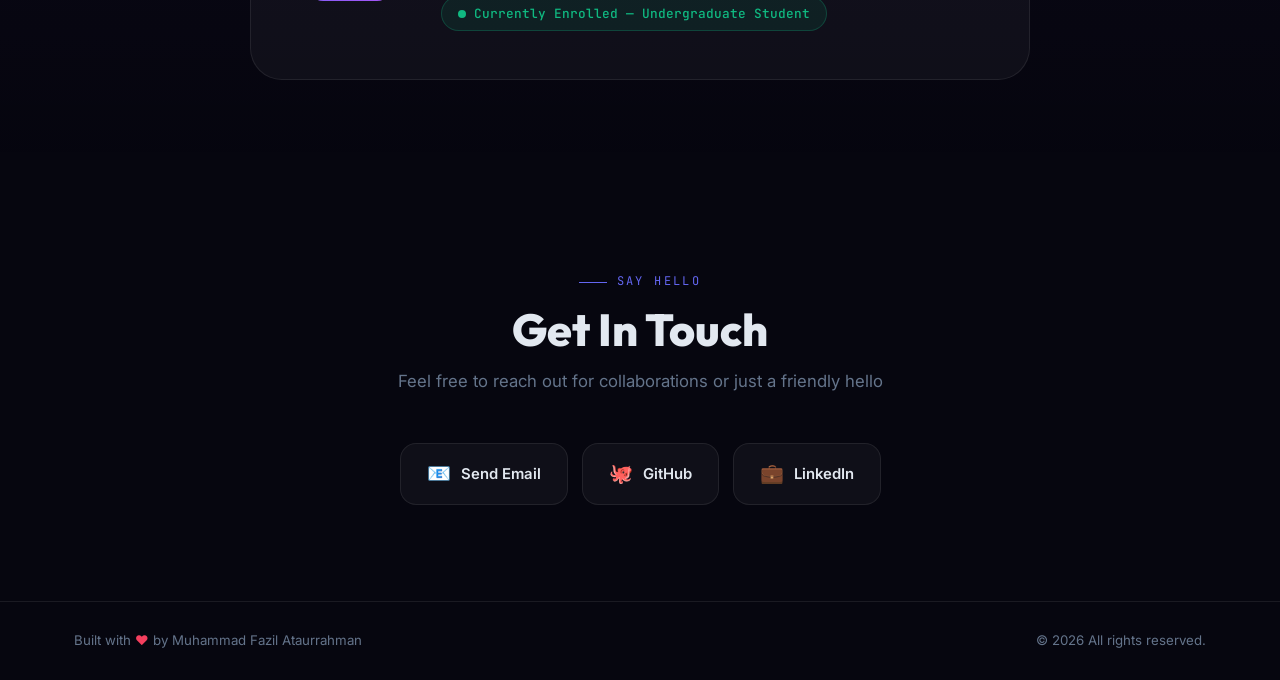
==== commit f23aa2bd: "Revert "Add 3 new distinct portfolio designs (V1 Cyber HUD, V2 Swiss Editorial, V3 Spatial Bento) an" ====
--- a/index.html
+++ b/index.html
@@ -14,6 +14,7 @@
   <link rel="stylesheet" href="style.css">
 </head>
 <body>
+  <canvas id="particle-canvas" aria-hidden="true"></canvas>
 
   <!-- ======================================================
        NAVBAR
@@ -62,7 +63,6 @@
        HERO
        ====================================================== -->
   <section id="hero" aria-label="Introduction">
-    <canvas id="particle-canvas" aria-hidden="true"></canvas>
     <div class="hero-glow glow-1" aria-hidden="true"></div>
     <div class="hero-glow glow-2" aria-hidden="true"></div>
     <div class="container">
@@ -287,94 +287,45 @@
     </article>
   </div>
 
-  <!-- FLOATING DESIGN SWITCHER DOCK (PREVIEW SWITCHER) -->
+  <script src="script.js"></script>
   <style>
-    .design-switcher-dock {
+    .portfolio-switcher {
       position: fixed;
       bottom: 20px;
       right: 20px;
-      background: rgba(15, 23, 42, 0.92);
-      border: 1px solid rgba(255, 255, 255, 0.15);
-      border-radius: 9999px;
-      padding: 6px 12px;
+      background: rgba(0,0,0,0.8);
+      backdrop-filter: blur(10px);
+      padding: 10px;
+      border-radius: 50px;
       display: flex;
-      align-items: center;
-      gap: 6px;
-      z-index: 9999;
-      box-shadow: 0 10px 25px rgba(0, 0, 0, 0.5);
-      backdrop-filter: blur(12px);
-      font-family: -apple-system, BlinkMacSystemFont, 'Segoe UI', Roboto, sans-serif;
+      gap: 10px;
+      z-index: 999999;
+      box-shadow: 0 4px 15px rgba(0,0,0,0.3);
+      border: 1px solid rgba(255,255,255,0.1);
     }
-    .dock-label {
-      font-size: 10px;
-      font-weight: 700;
-      color: #94a3b8;
-      letter-spacing: 0.08em;
-      padding-right: 4px;
+    .portfolio-switcher a {
+      color: white;
+      text-decoration: none;
+      padding: 8px 16px;
+      border-radius: 30px;
+      font-family: sans-serif;
+      font-size: 14px;
+      transition: all 0.2s;
     }
-    .dock-btn {
-      text-decoration: none;
-      font-size: 11.5px;
-      font-weight: 600;
-      color: #cbd5e1;
-      background: rgba(255, 255, 255, 0.06);
-      padding: 4px 10px;
-      border-radius: 9999px;
-      transition: all 0.15s ease;
+    .portfolio-switcher a:hover {
+      background: rgba(255,255,255,0.2);
     }
-    .dock-btn:hover {
-      color: #fff;
-      background: rgba(255, 255, 255, 0.15);
-    }
-    .dock-btn.active {
-      color: #fff;
-      background: #6366f1;
-      box-shadow: 0 0 10px rgba(99, 102, 241, 0.5);
-      font-weight: 700;
-    }
-    .dock-btn.dock-compare {
-      background: rgba(244, 63, 94, 0.15);
-      color: #fb7185;
-      border: 1px solid rgba(244, 63, 94, 0.3);
-    }
-    .dock-btn.dock-compare:hover {
-      background: #f43f5e;
-      color: #fff;
-    }
-    html {
-      overflow-x: hidden;
-    }
-    @media (max-width: 768px) {
-      .design-switcher-dock {
-        bottom: 8px;
-        right: auto;
-        left: 50%;
-        transform: translateX(-50%);
-        justify-content: flex-start;
-        overflow-x: auto;
-        padding: 4px 8px;
-        gap: 4px;
-        max-width: calc(100vw - 16px);
-      }
-      .dock-btn {
-        padding: 3px 7px;
-        font-size: 10.5px;
-        white-space: nowrap;
-      }
-      .dock-label {
-        font-size: 9px;
-      }
+    .portfolio-switcher a.active {
+      background: white;
+      color: black;
+      font-weight: bold;
     }
   </style>
-  <div class="design-switcher-dock" role="navigation" aria-label="Portfolio Version Switcher">
-    <div class="dock-label">PREVIEW:</div>
-    <a href="index.html" class="dock-btn active" title="Original Portfolio">ORIGINAL</a>
-    <a href="v1/index.html" class="dock-btn" title="Cyber Terminal HUD">V1: CYBER</a>
-    <a href="v2/index.html" class="dock-btn" title="Editorial Swiss Brutalism">V2: EDITORIAL</a>
-    <a href="v3/index.html" class="dock-btn" title="Spatial Bento Glass">V3: BENTO</a>
-    <a href="compare.html" class="dock-btn dock-compare" title="Side-by-side Comparison">⊞ COMPARE</a>
+  <div class="portfolio-switcher">
+    <a href="index.html" class="active">Original</a>
+    <a href="v1/index.html">V1 (Spatial)</a>
+    <a href="v2/index.html">V2 (Retro)</a>
+    <a href="v3/index.html">V3 (Gallery)</a>
   </div>
-
-  <script src="script.js"></script>
 </body>
 </html>
--- a/style.css
+++ b/style.css
@@ -308,9 +308,12 @@
   overflow: hidden;
 }
 #particle-canvas {
-  position: absolute;
+  position: fixed;
   inset: 0;
+  width: 100vw;
+  height: 100vh;
   z-index: 0;
+  pointer-events: none;
 }
 .hero-glow {
   position: absolute;
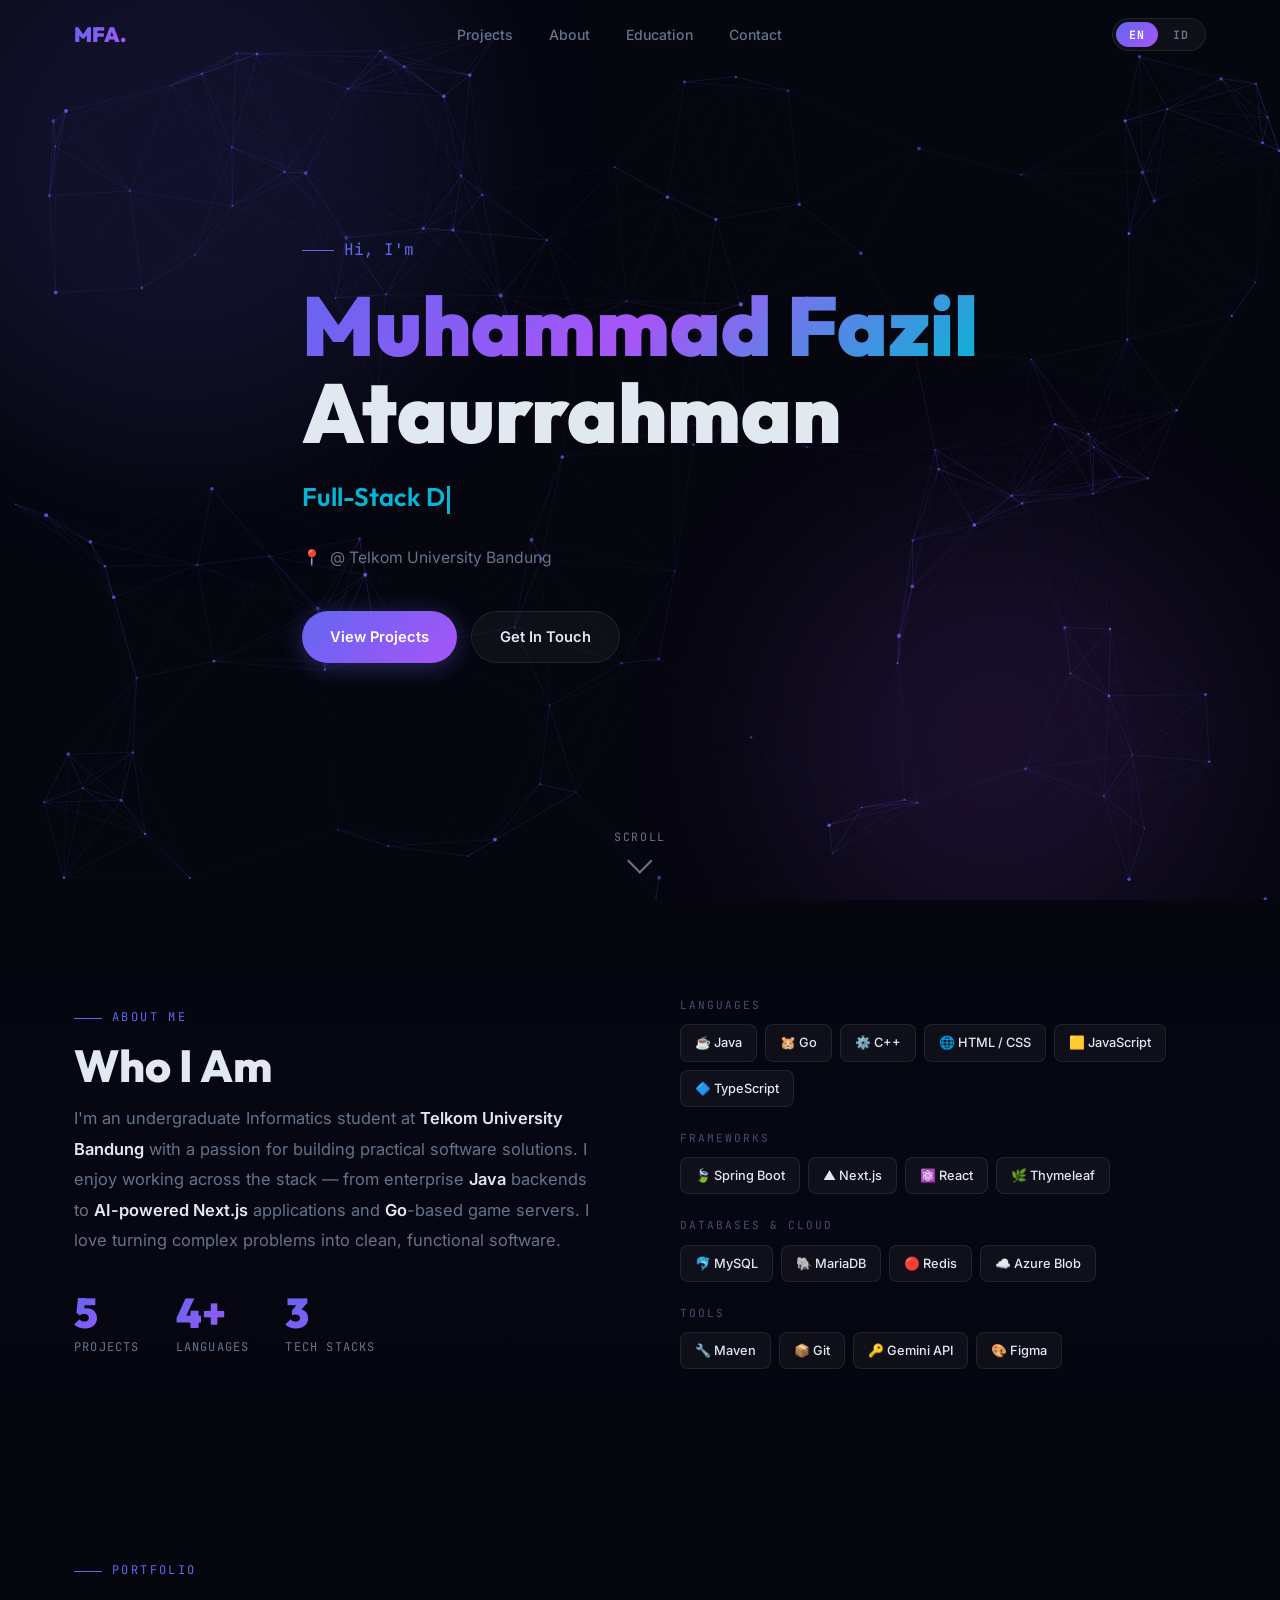
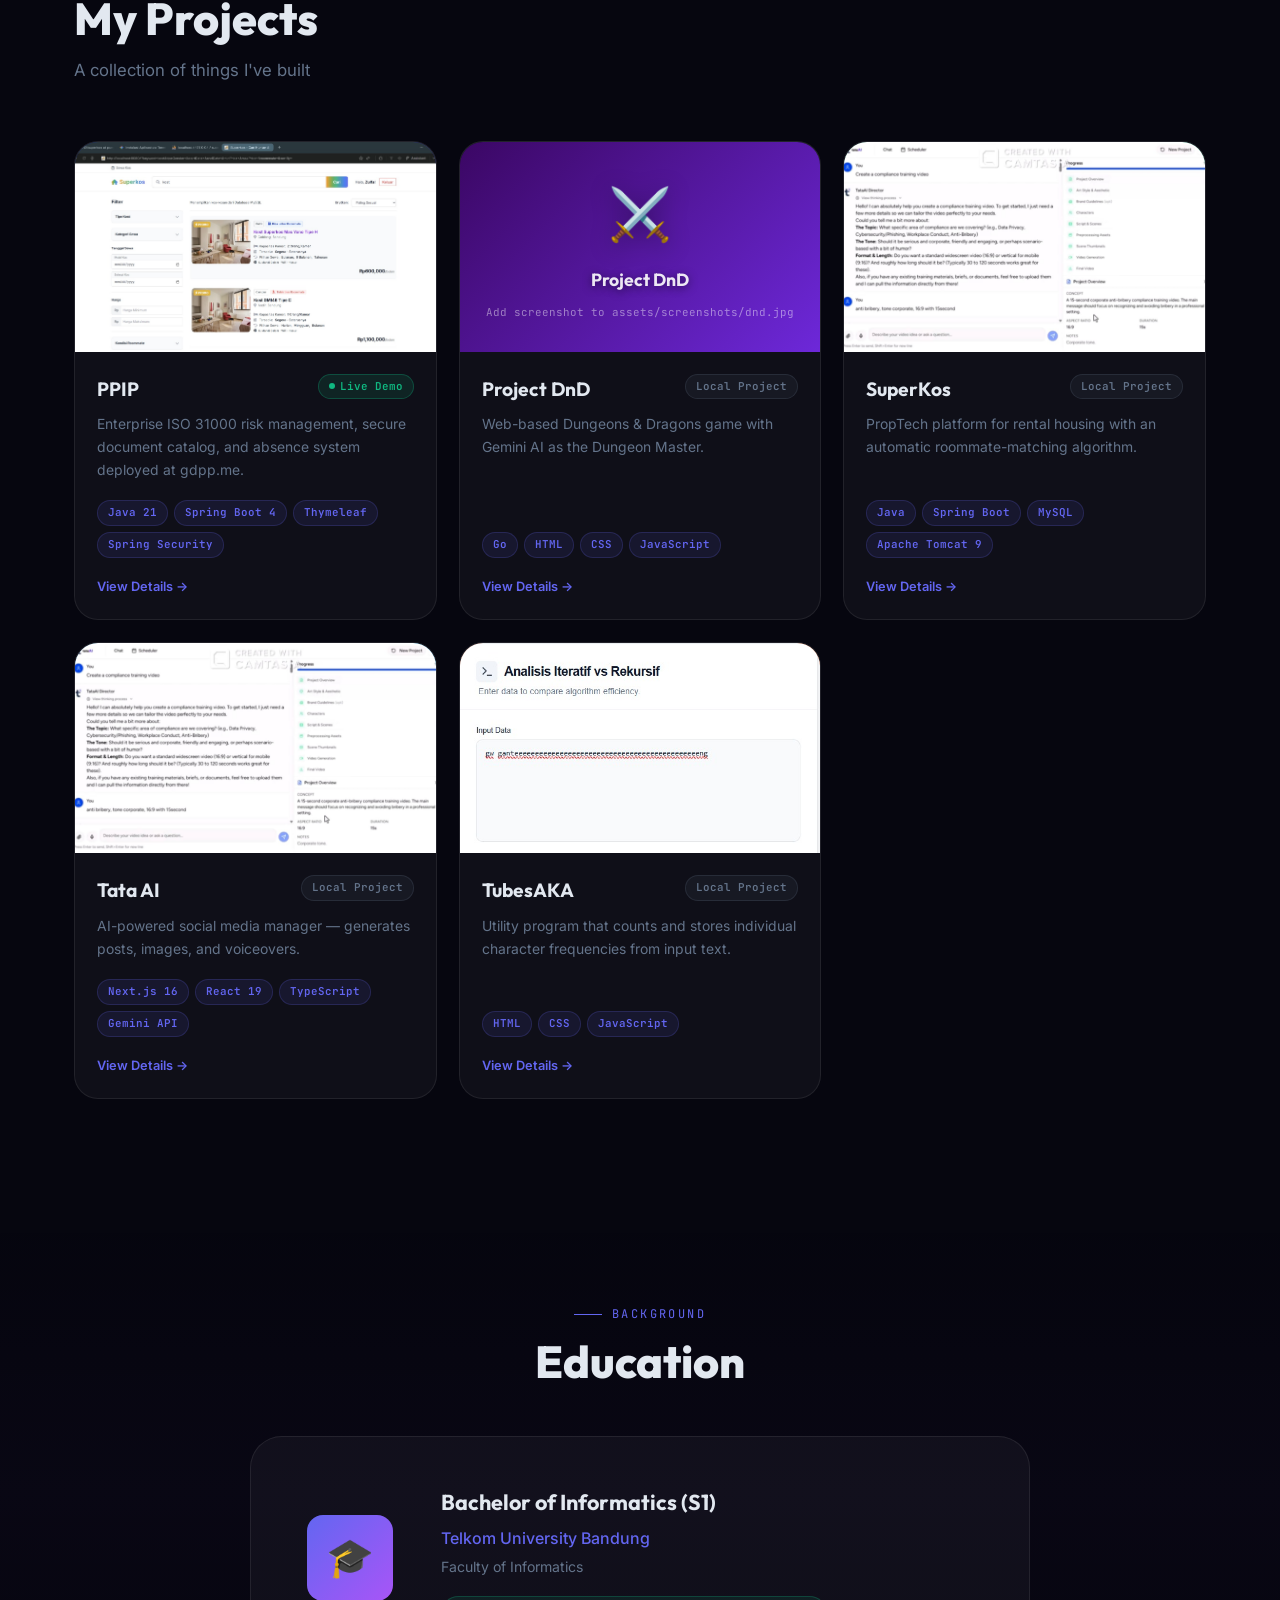
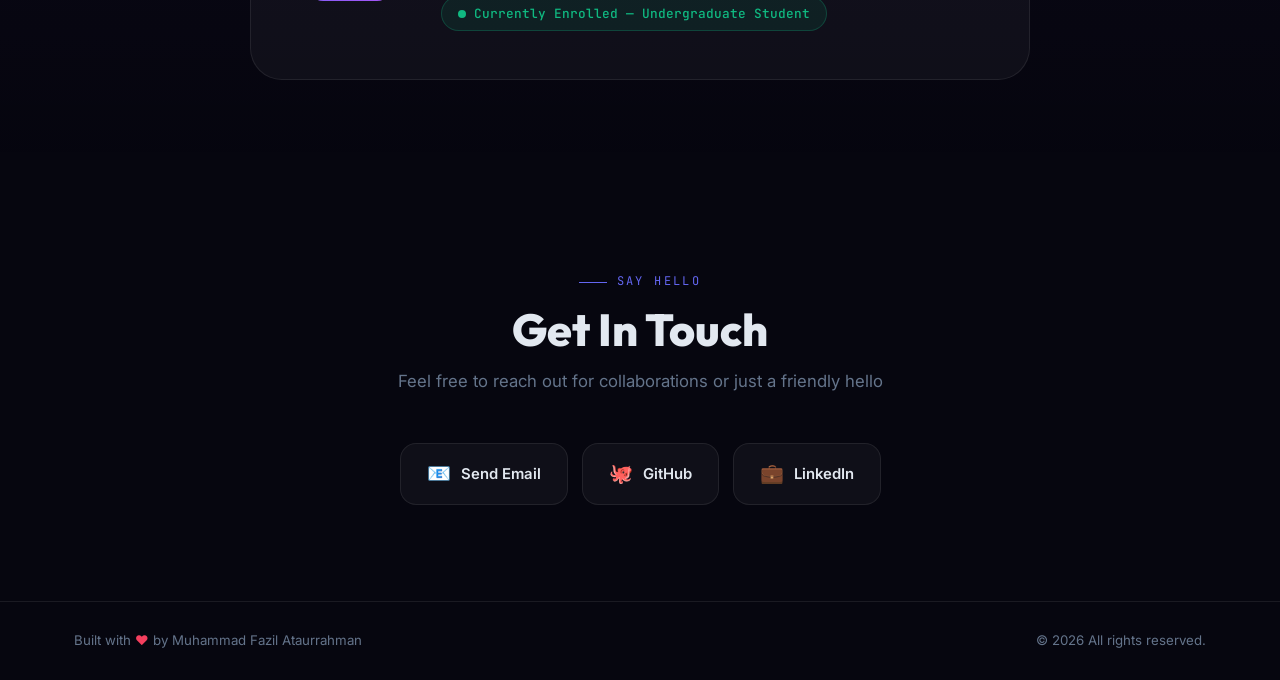
==== commit c42bc198: "Remove preview switcher dock and all template preview directories (v1, v2, v3)" ====
--- a/index.html
+++ b/index.html
@@ -288,44 +288,5 @@
   </div>
 
   <script src="script.js"></script>
-  <style>
-    .portfolio-switcher {
-      position: fixed;
-      bottom: 20px;
-      right: 20px;
-      background: rgba(0,0,0,0.8);
-      backdrop-filter: blur(10px);
-      padding: 10px;
-      border-radius: 50px;
-      display: flex;
-      gap: 10px;
-      z-index: 999999;
-      box-shadow: 0 4px 15px rgba(0,0,0,0.3);
-      border: 1px solid rgba(255,255,255,0.1);
-    }
-    .portfolio-switcher a {
-      color: white;
-      text-decoration: none;
-      padding: 8px 16px;
-      border-radius: 30px;
-      font-family: sans-serif;
-      font-size: 14px;
-      transition: all 0.2s;
-    }
-    .portfolio-switcher a:hover {
-      background: rgba(255,255,255,0.2);
-    }
-    .portfolio-switcher a.active {
-      background: white;
-      color: black;
-      font-weight: bold;
-    }
-  </style>
-  <div class="portfolio-switcher">
-    <a href="index.html" class="active">Original</a>
-    <a href="v1/index.html">V1 (Spatial)</a>
-    <a href="v2/index.html">V2 (Retro)</a>
-    <a href="v3/index.html">V3 (Gallery)</a>
-  </div>
 </body>
 </html>
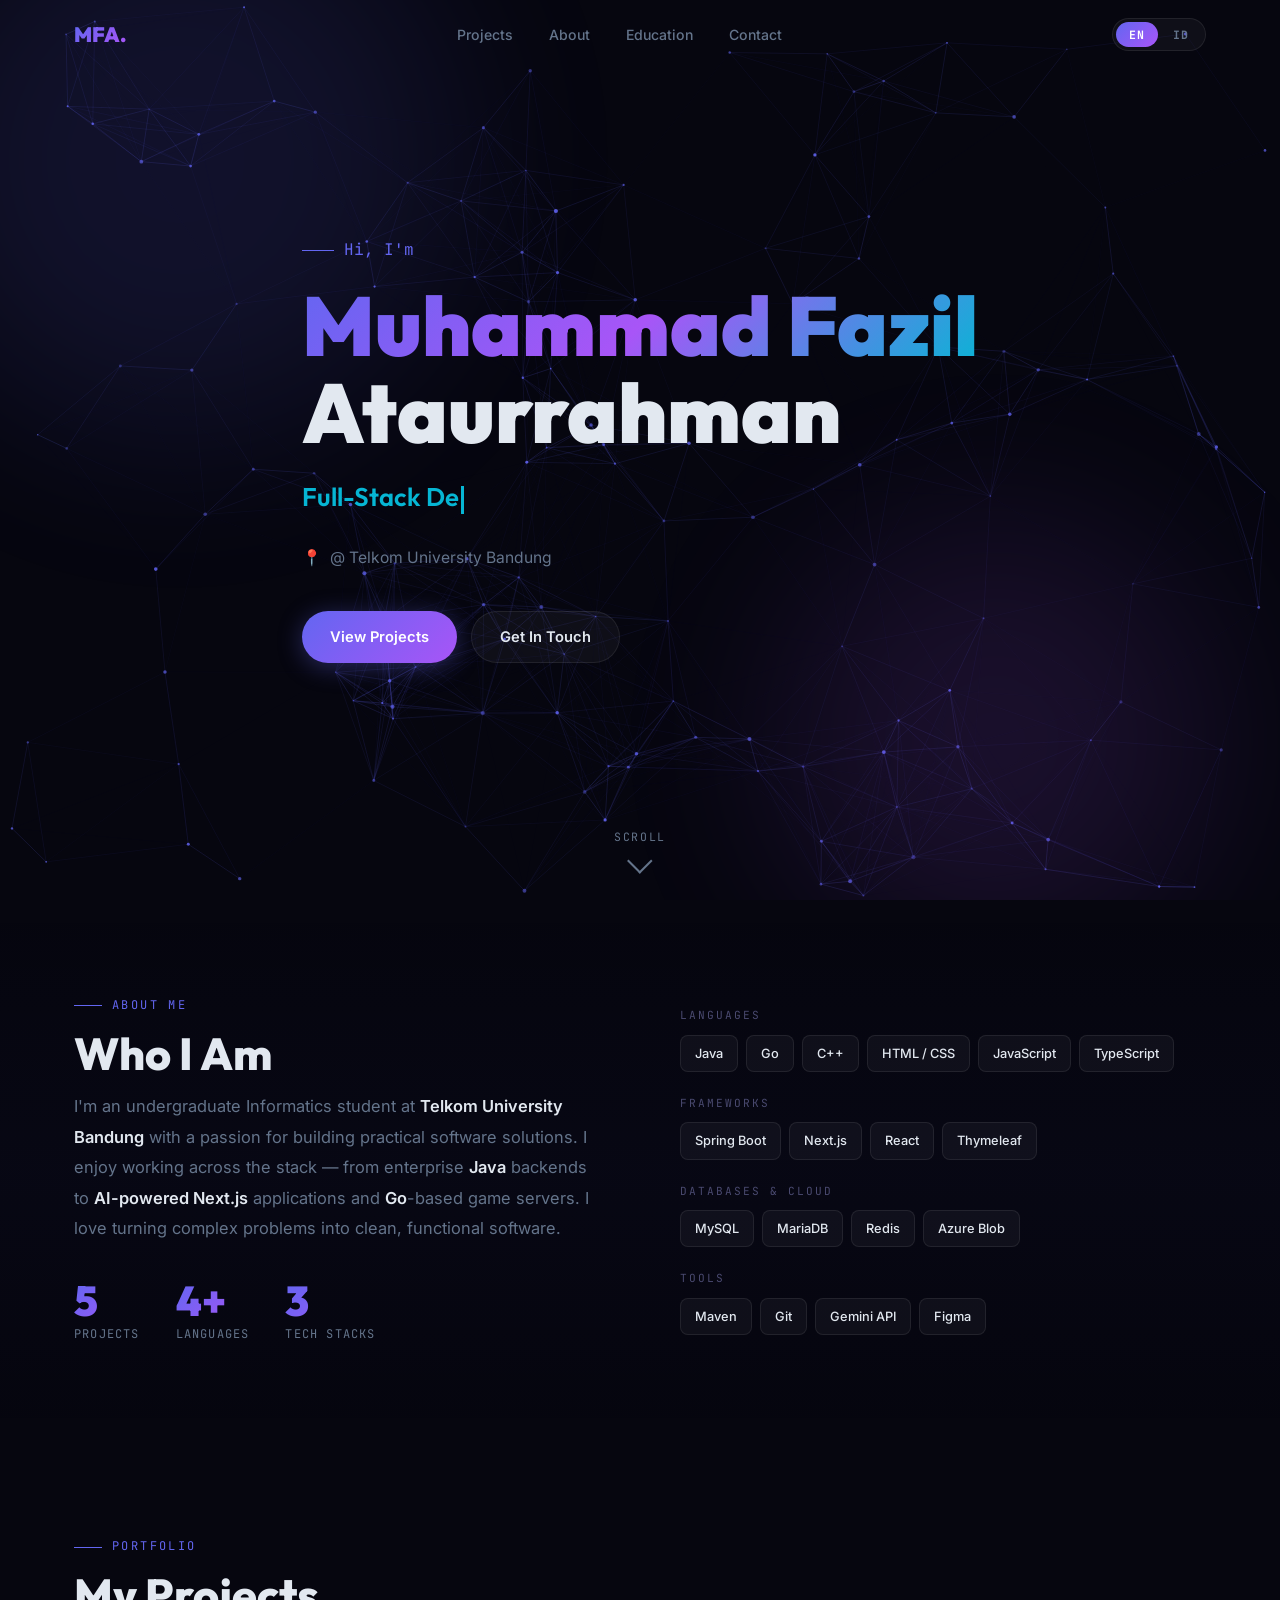
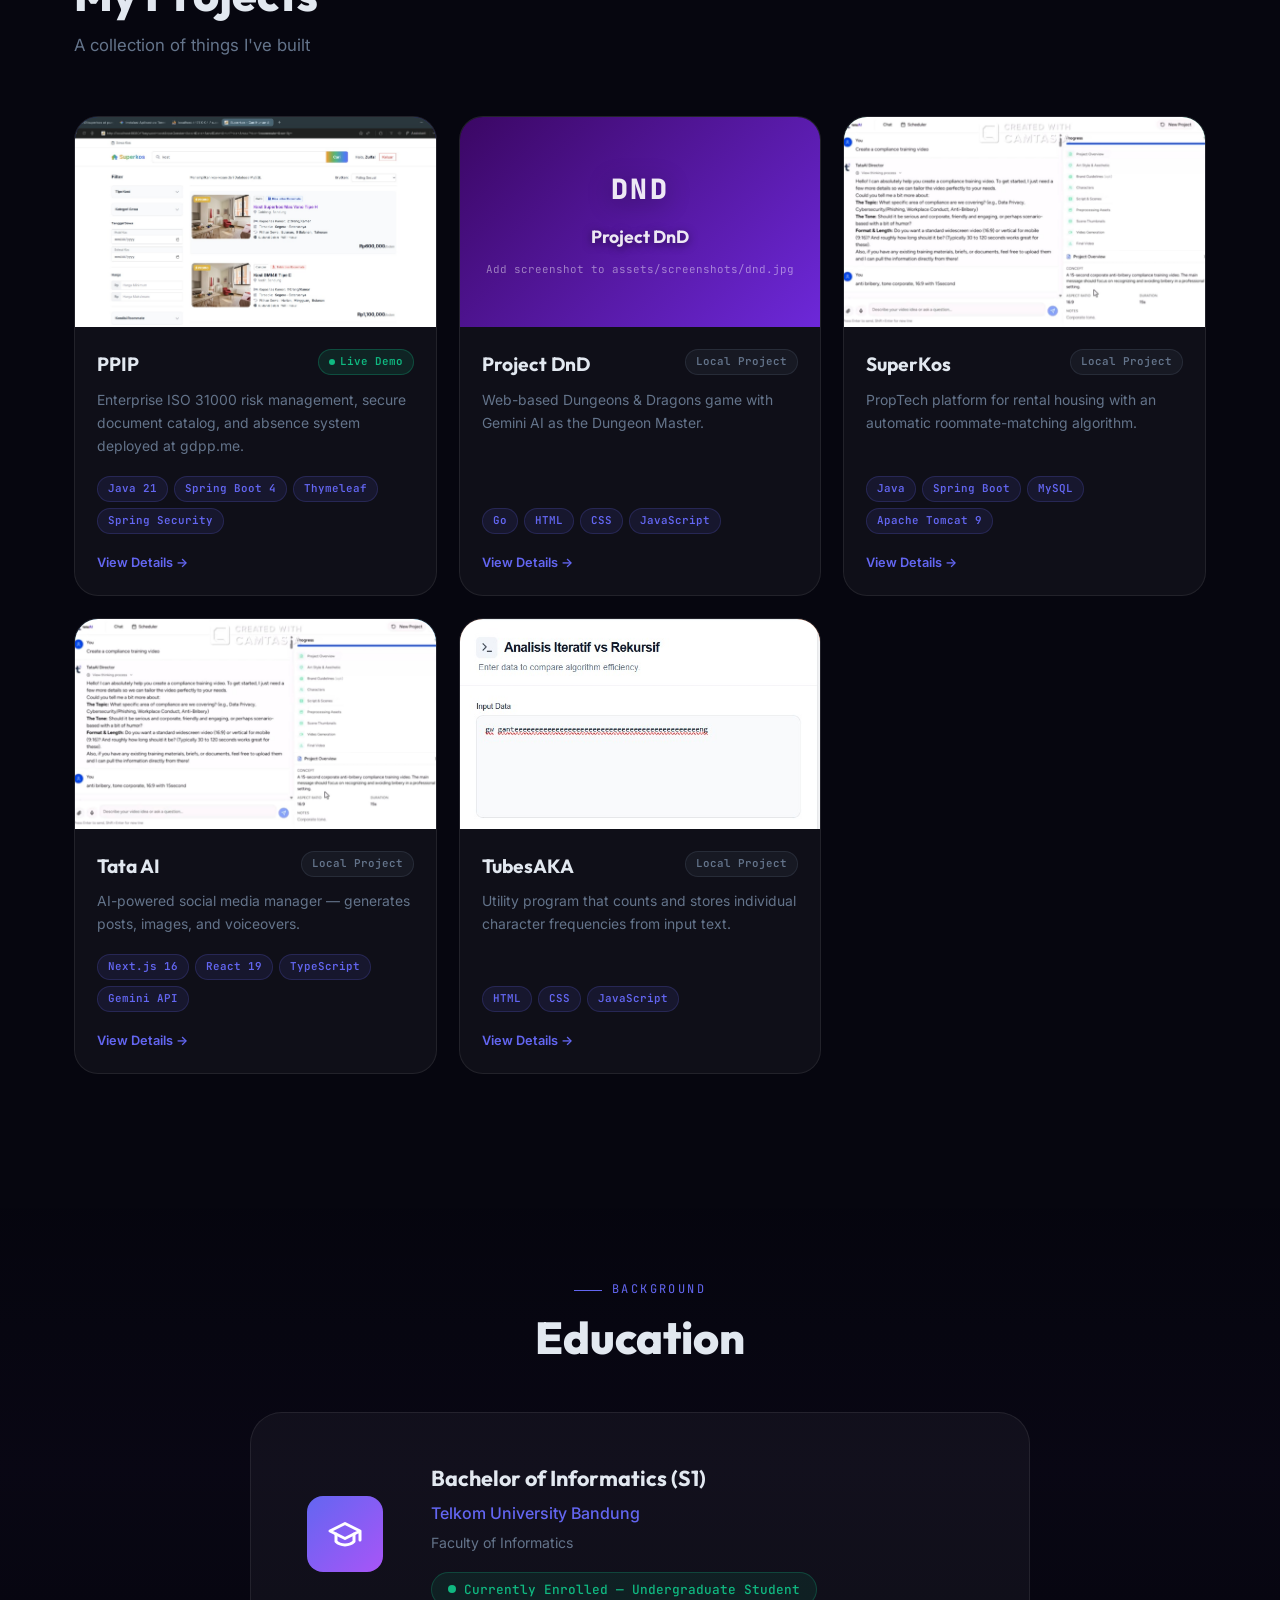
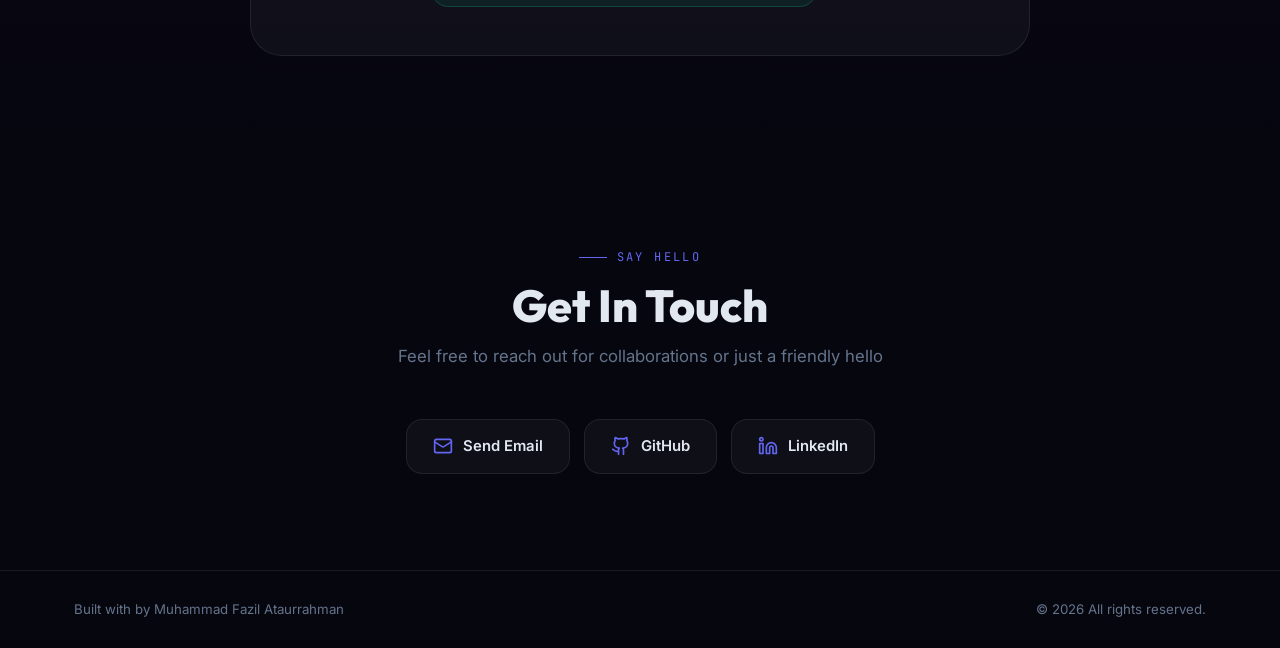
==== commit 77e3915d: "Remove all emojis from portfolio: replace with formal typography and SVG icons" ====
--- a/index.html
+++ b/index.html
@@ -123,39 +123,39 @@
             <div class="skill-group">
               <div class="skill-group-label" data-i18n="about.sk_langs">Languages</div>
               <div class="skill-chips">
-                <span class="chip">☕ Java</span>
-                <span class="chip">🐹 Go</span>
-                <span class="chip">⚙️ C++</span>
-                <span class="chip">🌐 HTML / CSS</span>
-                <span class="chip">🟨 JavaScript</span>
-                <span class="chip">🔷 TypeScript</span>
+                <span class="chip">Java</span>
+                <span class="chip">Go</span>
+                <span class="chip">C++</span>
+                <span class="chip">HTML / CSS</span>
+                <span class="chip">JavaScript</span>
+                <span class="chip">TypeScript</span>
               </div>
             </div>
             <div class="skill-group">
               <div class="skill-group-label" data-i18n="about.sk_fw">Frameworks</div>
               <div class="skill-chips">
-                <span class="chip">🍃 Spring Boot</span>
-                <span class="chip">▲ Next.js</span>
-                <span class="chip">⚛️ React</span>
-                <span class="chip">🌿 Thymeleaf</span>
+                <span class="chip">Spring Boot</span>
+                <span class="chip">Next.js</span>
+                <span class="chip">React</span>
+                <span class="chip">Thymeleaf</span>
               </div>
             </div>
             <div class="skill-group">
               <div class="skill-group-label" data-i18n="about.sk_db">Databases &amp; Cloud</div>
               <div class="skill-chips">
-                <span class="chip">🐬 MySQL</span>
-                <span class="chip">🐘 MariaDB</span>
-                <span class="chip">🔴 Redis</span>
-                <span class="chip">☁️ Azure Blob</span>
+                <span class="chip">MySQL</span>
+                <span class="chip">MariaDB</span>
+                <span class="chip">Redis</span>
+                <span class="chip">Azure Blob</span>
               </div>
             </div>
             <div class="skill-group">
               <div class="skill-group-label" data-i18n="about.sk_tools">Tools</div>
               <div class="skill-chips">
-                <span class="chip">🔧 Maven</span>
-                <span class="chip">📦 Git</span>
-                <span class="chip">🔑 Gemini API</span>
-                <span class="chip">🎨 Figma</span>
+                <span class="chip">Maven</span>
+                <span class="chip">Git</span>
+                <span class="chip">Gemini API</span>
+                <span class="chip">Figma</span>
               </div>
             </div>
           </div>
@@ -190,7 +190,9 @@
         <h2 class="section-title" data-i18n="education.title">Education</h2>
       </div>
       <div class="edu-card reveal">
-        <div class="edu-icon" aria-hidden="true">🎓</div>
+        <div class="edu-icon" aria-hidden="true">
+          <svg width="36" height="36" viewBox="0 0 24 24" fill="none" stroke="currentColor" stroke-width="2" stroke-linecap="round" stroke-linejoin="round"><path d="M22 10v6M2 10l10-5 10 5-10 5z"/><path d="M6 12v5c3 3 9 3 12 0v-5"/></svg>
+        </div>
         <div class="edu-info">
           <h3 class="edu-degree" data-i18n="education.degree">Bachelor of Informatics (S1)</h3>
           <p class="edu-uni">Telkom University Bandung</p>
@@ -213,15 +215,21 @@
       </div>
       <div class="contact-links reveal">
         <a href="mailto:muhammadfazil2712@gmail.com" class="contact-card" id="link-email">
-          <span class="contact-icon">📧</span>
+          <span class="contact-icon">
+            <svg width="20" height="20" viewBox="0 0 24 24" fill="none" stroke="currentColor" stroke-width="2" stroke-linecap="round" stroke-linejoin="round"><rect width="20" height="16" x="2" y="4" rx="2"/><path d="m22 7-8.97 5.7a1.94 1.94 0 0 1-2.06 0L2 7"/></svg>
+          </span>
           <span class="contact-label" data-i18n="contact.email">Send Email</span>
         </a>
         <a href="https://github.com/fazil2712" target="_blank" rel="noopener noreferrer" class="contact-card" id="link-github">
-          <span class="contact-icon">🐙</span>
+          <span class="contact-icon">
+            <svg width="20" height="20" viewBox="0 0 24 24" fill="none" stroke="currentColor" stroke-width="2" stroke-linecap="round" stroke-linejoin="round"><path d="M15 22v-4a4.8 4.8 0 0 0-1-3.5c3 0 6-2 6-5.5.08-1.25-.27-2.48-1-3.5.28-1.15.28-2.35 0-3.5 0 0-1 0-3 1.5-2.64-.5-5.36-.5-8 0C6 2 5 2 5 2c-.3 1.15-.3 2.35 0 3.5A5.403 5.403 0 0 0 4 9c0 3.5 3 5.5 6 5.5-.39.49-.68 1.05-.85 1.65-.17.6-.22 1.23-.15 1.85v4"/><path d="M9 18c-4.51 2-5-2-7-2"/></svg>
+          </span>
           <span class="contact-label" data-i18n="contact.github">GitHub</span>
         </a>
         <a href="https://www.linkedin.com/in/fazil-ataurrahman-408083330/" target="_blank" rel="noopener noreferrer" class="contact-card" id="link-linkedin">
-          <span class="contact-icon">💼</span>
+          <span class="contact-icon">
+            <svg width="20" height="20" viewBox="0 0 24 24" fill="none" stroke="currentColor" stroke-width="2" stroke-linecap="round" stroke-linejoin="round"><path d="M16 8a6 6 0 0 1 6 6v7h-4v-7a2 2 0 0 0-2-2 2 2 0 0 0-2 2v7h-4v-7a6 6 0 0 1 6-6z"/><rect width="4" height="12" x="2" y="9"/><circle cx="4" cy="4" r="2"/></svg>
+          </span>
           <span class="contact-label" data-i18n="contact.linkedin">LinkedIn</span>
         </a>
       </div>
@@ -235,8 +243,7 @@
     <div class="container">
       <div class="footer-inner">
         <p class="footer-text">
-          <span data-i18n="footer.built">Built with</span>
-          <span class="heart" aria-hidden="true"> ♥ </span>
+          <span data-i18n="footer.built">Built with precision</span>
           <span data-i18n="footer.by">by Muhammad Fazil Ataurrahman</span>
         </p>
         <p class="footer-text">
--- a/style.css
+++ b/style.css
@@ -544,7 +544,14 @@
   justify-content: center;
   gap: 10px;
 }
-.proj-placeholder .ph-icon { font-size: 3.2rem; filter: drop-shadow(0 4px 12px rgba(0,0,0,.4)); }
+.proj-placeholder .ph-icon {
+  font-family: var(--font-mono);
+  font-size: 1.75rem;
+  font-weight: 800;
+  letter-spacing: 0.08em;
+  color: rgba(255,255,255,.9);
+  filter: drop-shadow(0 4px 12px rgba(0,0,0,.4));
+}
 .proj-placeholder .ph-name {
   font-family: var(--font-head);
   font-size: 1.1rem;
@@ -699,7 +706,14 @@
   gap: 12px;
   border-radius: var(--radius-xl) var(--radius-xl) 0 0;
 }
-.modal-ph-icon { font-size: 3.8rem; filter: drop-shadow(0 4px 12px rgba(0,0,0,.4)); }
+.modal-ph-icon {
+  font-family: var(--font-mono);
+  font-size: 2.2rem;
+  font-weight: 800;
+  letter-spacing: 0.08em;
+  color: rgba(255,255,255,.9);
+  filter: drop-shadow(0 4px 12px rgba(0,0,0,.4));
+}
 .modal-ph-name { font-family: var(--font-head); font-size: 1.3rem; font-weight: 700; color: rgba(255,255,255,.9); }
 .modal-close {
   position: absolute;
@@ -814,13 +828,13 @@
   box-shadow: 0 8px 36px rgba(168,85,247,.1);
 }
 .edu-icon {
-  width: 86px; height: 86px;
+  width: 76px; height: 76px;
   border-radius: var(--radius-md);
   background: var(--grad-primary);
   display: flex;
   align-items: center;
   justify-content: center;
-  font-size: 2.4rem;
+  color: #fff;
   flex-shrink: 0;
 }
 .edu-degree { font-family: var(--font-head); font-size: 1.35rem; font-weight: 700; margin-bottom: 4px; }
@@ -877,7 +891,16 @@
   transform: translateY(-3px);
   box-shadow: 0 4px 20px rgba(99,102,241,.2);
 }
-.contact-icon { font-size: 1.2rem; }
+.contact-icon {
+  display: flex;
+  align-items: center;
+  justify-content: center;
+  color: var(--clr-primary);
+  font-size: 1.2rem;
+}
+.contact-card:hover .contact-icon {
+  color: var(--clr-primary);
+}
 .contact-label { font-weight: 600; }
 
 /* ============================================================
@@ -895,7 +918,6 @@
   flex-wrap: wrap;
 }
 .footer-text { font-size: .83rem; color: var(--clr-muted); }
-.heart { color: #f43f5e; display: inline-block; animation: heartbeat 1.6s ease infinite; }
 
 /* ============================================================
    KEYFRAMES
@@ -914,10 +936,6 @@
 @keyframes pulse-dot {
   0%, 100% { opacity: 1; transform: scale(1); }
   50% { opacity: .5; transform: scale(.75); }
-}
-@keyframes heartbeat {
-  0%, 100% { transform: scale(1); }
-  50% { transform: scale(1.2); }
 }
 
 /* ============================================================
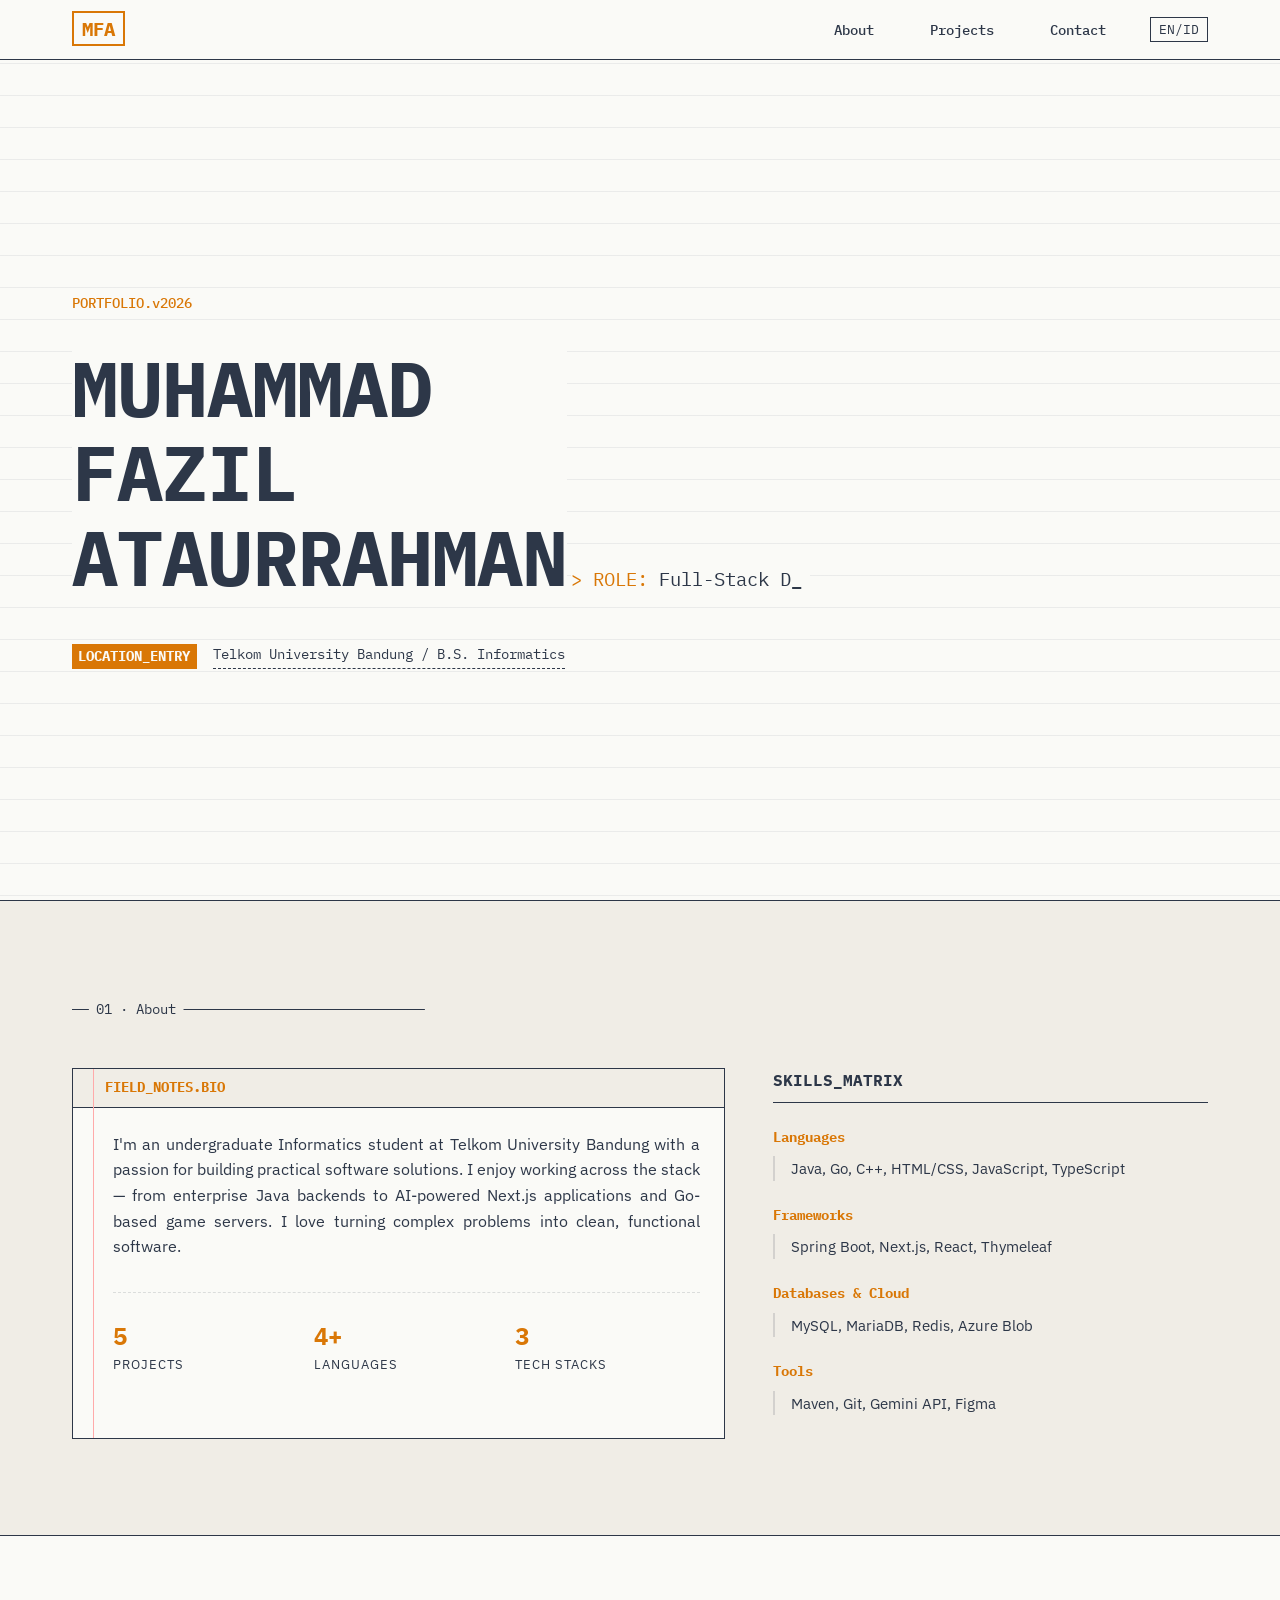
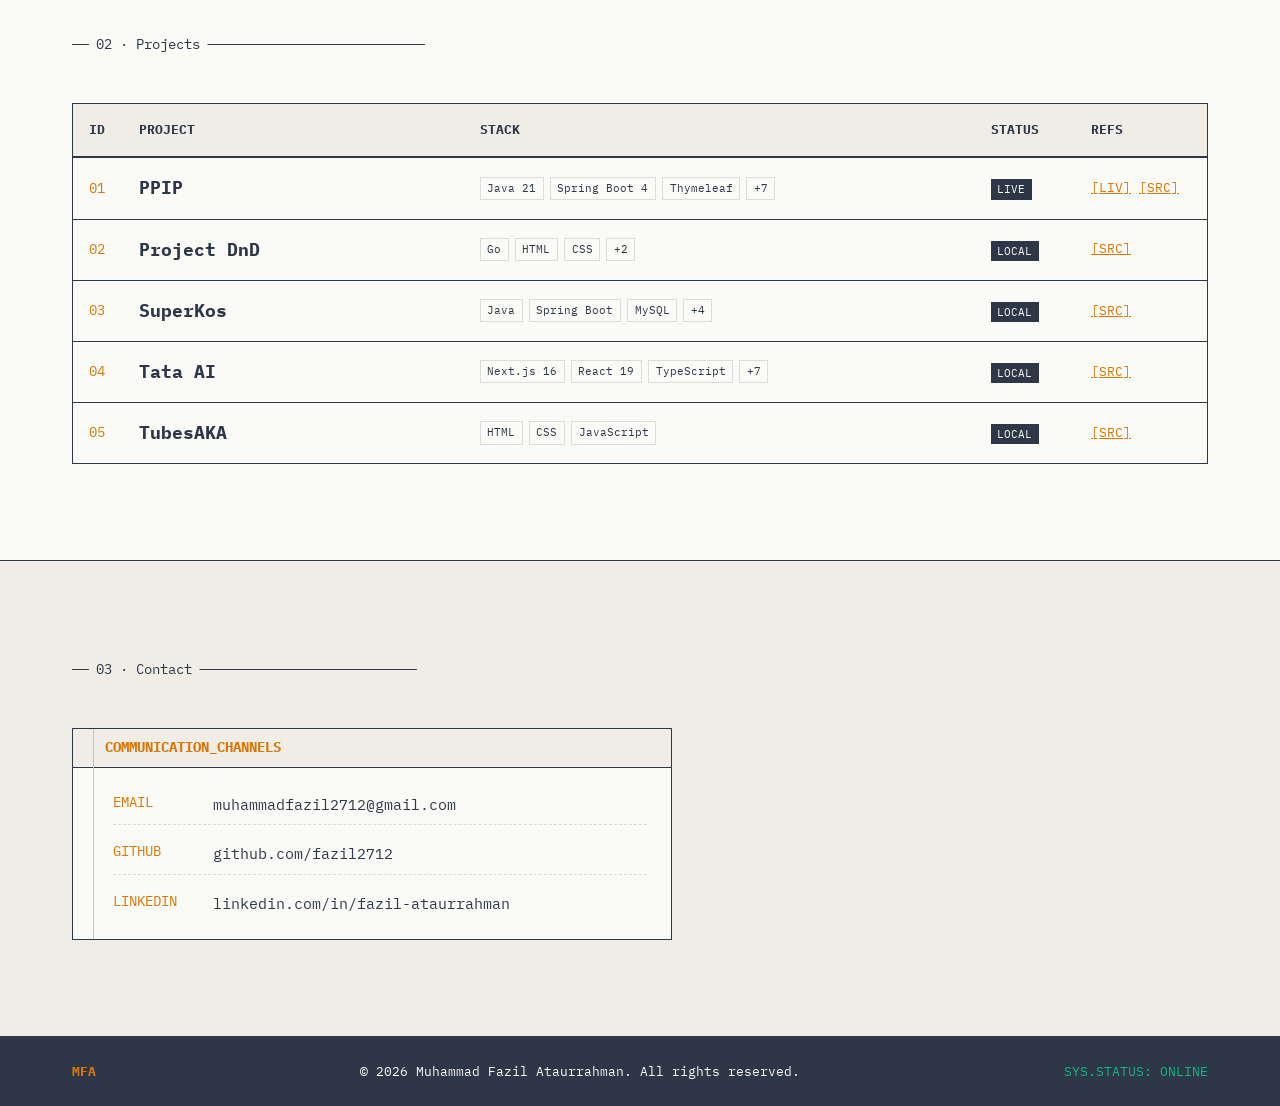
==== commit 6beeb791: "Set Design C (Fieldnotes) as official main portfolio and archive alternative designs in _disabled_de" ====
--- a/index.html
+++ b/index.html
@@ -1,299 +1,167 @@
 <!DOCTYPE html>
 <html lang="en">
 <head>
-  <meta charset="UTF-8">
-  <meta name="viewport" content="width=device-width, initial-scale=1.0">
-  <title>Muhammad Fazil Ataurrahman — Portfolio</title>
-  <meta name="description" content="Portfolio of Muhammad Fazil Ataurrahman — Informatics student at Telkom University Bandung. Projects in Java, Go, Next.js, and AI.">
-  <meta property="og:title" content="Muhammad Fazil Ataurrahman — Portfolio">
-  <meta property="og:description" content="Informatics Student at Telkom University Bandung | Full-Stack Developer">
-  <meta property="og:type" content="website">
-  <link rel="preconnect" href="https://fonts.googleapis.com">
-  <link rel="preconnect" href="https://fonts.gstatic.com" crossorigin>
-  <link href="https://fonts.googleapis.com/css2?family=Outfit:wght@300;400;500;600;700;800;900&family=Inter:wght@300;400;500;600&family=JetBrains+Mono:wght@400;500&display=swap" rel="stylesheet">
-  <link rel="stylesheet" href="style.css">
+    <meta charset="UTF-8">
+    <meta name="viewport" content="width=device-width, initial-scale=1.0">
+    <title>Muhammad Fazil Ataurrahman — Portfolio</title>
+    <meta name="description" content="Portfolio of Muhammad Fazil Ataurrahman — Informatics student at Telkom University Bandung. Projects in Java, Go, Next.js, and AI.">
+    <meta property="og:title" content="Muhammad Fazil Ataurrahman — Portfolio">
+    <meta property="og:description" content="Informatics Student at Telkom University Bandung | Full-Stack Developer">
+    <meta property="og:type" content="website">
+    <link rel="preconnect" href="https://fonts.googleapis.com">
+    <link rel="preconnect" href="https://fonts.gstatic.com" crossorigin>
+    <link href="https://fonts.googleapis.com/css2?family=IBM+Plex+Mono:wght@500;700&family=IBM+Plex+Sans:wght@400;500&display=swap" rel="stylesheet">
+    <link rel="stylesheet" href="style.css">
 </head>
 <body>
-  <canvas id="particle-canvas" aria-hidden="true"></canvas>
+    <nav class="navbar">
+        <div class="nav-container">
+            <a href="#" class="logo">
+                <span class="logo-box">MFA</span>
+            </a>
+            <div class="nav-links">
+                <a href="#about" data-i18n="nav.about">About</a>
+                <a href="#projects" data-i18n="nav.projects">Projects</a>
+                <a href="#contact" data-i18n="nav.contact">Contact</a>
+                <button id="langToggle" class="lang-btn">EN/ID</button>
+            </div>
+            <button class="menu-toggle" aria-label="Toggle Menu">
+                <span></span>
+                <span></span>
+                <span></span>
+            </button>
+        </div>
+    </nav>
 
-  <!-- ======================================================
-       NAVBAR
-       ====================================================== -->
-  <nav class="navbar" id="navbar">
-    <div class="container">
-      <div class="nav-inner">
-        <button class="nav-logo" onclick="window.scrollTo({top:0,behavior:'smooth'})" aria-label="Go to top">MFA.</button>
-        <ul class="nav-links" role="list">
-          <li><a href="#projects" data-i18n="nav.projects">Projects</a></li>
-          <li><a href="#about"    data-i18n="nav.about">About</a></li>
-          <li><a href="#education" data-i18n="nav.education">Education</a></li>
-          <li><a href="#contact"  data-i18n="nav.contact">Contact</a></li>
-        </ul>
-        <div class="nav-actions">
-          <div class="lang-toggle" role="group" aria-label="Language selector">
-            <button class="lang-btn active" id="lang-en"  onclick="setLang('en')" aria-pressed="true">EN</button>
-            <button class="lang-btn"        id="lang-id"  onclick="setLang('id')" aria-pressed="false">ID</button>
-          </div>
-          <button class="nav-ham" id="nav-ham" onclick="openMobMenu()" aria-label="Open menu" aria-expanded="false">
-            <span></span><span></span><span></span>
-          </button>
+    <div class="mobile-menu">
+        <a href="#about" data-i18n="nav.about">About</a>
+        <a href="#projects" data-i18n="nav.projects">Projects</a>
+        <a href="#contact" data-i18n="nav.contact">Contact</a>
+        <button id="mobileLangToggle" class="lang-btn">EN/ID</button>
+    </div>
+
+    <main>
+        <section id="hero" class="hero ruled-bg">
+            <div class="container reveal">
+                <div class="hero-label" data-i18n="hero.label">PORTFOLIO.v2026</div>
+                <h1 class="hero-title">Muhammad<br>Fazil<br>Ataurrahman</h1>
+                <div class="hero-role">
+                    <span class="role-prefix">&gt; ROLE: </span><span id="typewriter" class="typewriter-text"></span><span class="cursor">_</span>
+                </div>
+                <div class="hero-edu">
+                    <span class="edu-label" data-i18n="hero.eduLabel">LOCATION_ENTRY</span>
+                    <span class="edu-text" data-i18n="hero.eduText">Telkom University Bandung / B.S. Informatics</span>
+                </div>
+            </div>
+        </section>
+
+        <section id="about" class="about section-padding alt-bg">
+            <div class="container reveal">
+                <div class="section-header">
+                    <span class="section-line">── 01 · <span data-i18n="nav.about">ABOUT</span> ──────────────────────────────</span>
+                </div>
+                <div class="about-grid">
+                    <div class="about-bio notebook-box">
+                        <div class="box-header">FIELD_NOTES.BIO</div>
+                        <div class="box-content">
+                            <p data-i18n="about.p1">I am an undergraduate Informatics student at Telkom University Bandung with a passion for building practical software solutions. I enjoy working across the stack — from enterprise Java backends to AI-powered Next.js applications and Go-based game servers. I love turning complex problems into clean, functional software.</p>
+                            
+                            <div class="stats-grid">
+                                <div class="stat-item">
+                                    <span class="stat-val">5</span>
+                                    <span class="stat-lbl" data-i18n="about.stat1">Projects</span>
+                                </div>
+                                <div class="stat-item">
+                                    <span class="stat-val">4+</span>
+                                    <span class="stat-lbl" data-i18n="about.stat2">Languages</span>
+                                </div>
+                                <div class="stat-item">
+                                    <span class="stat-val">3</span>
+                                    <span class="stat-lbl" data-i18n="about.stat3">Tech Stacks</span>
+                                </div>
+                            </div>
+                        </div>
+                    </div>
+                    <div class="about-skills">
+                        <h3 class="skills-title" data-i18n="about.skills">SKILLS_MATRIX</h3>
+                        <div class="skills-category">
+                            <div class="cat-label" data-i18n="skills.cat1">Languages</div>
+                            <div class="cat-items">Java, Go, C++, HTML/CSS, JavaScript, TypeScript</div>
+                        </div>
+                        <div class="skills-category">
+                            <div class="cat-label" data-i18n="skills.cat2">Frameworks</div>
+                            <div class="cat-items">Spring Boot, Next.js, React, Thymeleaf</div>
+                        </div>
+                        <div class="skills-category">
+                            <div class="cat-label" data-i18n="skills.cat3">Databases & Cloud</div>
+                            <div class="cat-items">MySQL, MariaDB, Redis, Azure Blob</div>
+                        </div>
+                        <div class="skills-category">
+                            <div class="cat-label" data-i18n="skills.cat4">Tools</div>
+                            <div class="cat-items">Maven, Git, Gemini API, Figma</div>
+                        </div>
+                    </div>
+                </div>
+            </div>
+        </section>
+
+        <section id="projects" class="projects section-padding">
+            <div class="container reveal">
+                <div class="section-header">
+                    <span class="section-line">── 02 · <span data-i18n="nav.projects">PROJECTS</span> ───────────────────────────</span>
+                </div>
+                
+                <div class="projects-table" id="projectsContainer">
+                    <div class="table-header">
+                        <div class="th-col th-num">ID</div>
+                        <div class="th-col th-name" data-i18n="projects.thName">PROJECT</div>
+                        <div class="th-col th-tech" data-i18n="projects.thTech">STACK</div>
+                        <div class="th-col th-status" data-i18n="projects.thStatus">STATUS</div>
+                        <div class="th-col th-links" data-i18n="projects.thLinks">REFS</div>
+                    </div>
+                    <!-- Projects injected by JS -->
+                </div>
+            </div>
+        </section>
+
+        <section id="contact" class="contact section-padding alt-bg">
+            <div class="container reveal">
+                <div class="section-header">
+                    <span class="section-line">── 03 · <span data-i18n="nav.contact">CONTACT</span> ───────────────────────────</span>
+                </div>
+                <div class="contact-content">
+                    <div class="contact-box notebook-box">
+                        <div class="box-header">COMMUNICATION_CHANNELS</div>
+                        <div class="box-content contact-links">
+                            <div class="contact-row">
+                                <span class="contact-lbl">EMAIL</span>
+                                <a href="mailto:muhammadfazil2712@gmail.com" class="contact-val">muhammadfazil2712@gmail.com</a>
+                            </div>
+                            <div class="contact-row">
+                                <span class="contact-lbl">GITHUB</span>
+                                <a href="https://github.com/fazil2712" target="_blank" rel="noopener noreferrer" class="contact-val">github.com/fazil2712</a>
+                            </div>
+                            <div class="contact-row">
+                                <span class="contact-lbl">LINKEDIN</span>
+                                <a href="https://www.linkedin.com/in/fazil-ataurrahman-408083330/" target="_blank" rel="noopener noreferrer" class="contact-val">linkedin.com/in/fazil-ataurrahman</a>
+                            </div>
+                        </div>
+                    </div>
+                </div>
+            </div>
+        </section>
+    </main>
+
+    <footer>
+        <div class="container">
+            <div class="footer-content">
+                <span class="footer-logo">MFA</span>
+                <span class="footer-text">&copy; <span id="year">2026</span> Muhammad Fazil Ataurrahman. All rights reserved.</span>
+                <span class="footer-sys">SYS.STATUS: ONLINE</span>
+            </div>
         </div>
-      </div>
-    </div>
-  </nav>
+    </footer>
 
-  <!-- ======================================================
-       MOBILE MENU
-       ====================================================== -->
-  <div class="mobile-menu" id="mob-menu" role="dialog" aria-label="Navigation" aria-hidden="true">
-    <button class="mob-close" onclick="closeMobMenu()" aria-label="Close menu">✕</button>
-    <nav>
-      <a href="#projects"  data-i18n="nav.projects"  onclick="closeMobMenu()">Projects</a>
-      <a href="#about"     data-i18n="nav.about"      onclick="closeMobMenu()">About</a>
-      <a href="#education" data-i18n="nav.education"  onclick="closeMobMenu()">Education</a>
-      <a href="#contact"   data-i18n="nav.contact"    onclick="closeMobMenu()">Contact</a>
-    </nav>
-    <div class="lang-toggle" style="margin-top:28px;">
-      <button class="lang-btn active" id="lang-en-m" onclick="setLang('en')">EN</button>
-      <button class="lang-btn"        id="lang-id-m" onclick="setLang('id')">ID</button>
-    </div>
-  </div>
-
-  <!-- ======================================================
-       HERO
-       ====================================================== -->
-  <section id="hero" aria-label="Introduction">
-    <div class="hero-glow glow-1" aria-hidden="true"></div>
-    <div class="hero-glow glow-2" aria-hidden="true"></div>
-    <div class="container">
-      <div class="hero-content">
-        <p class="hero-greeting" data-i18n="hero.greeting">Hi, I'm</p>
-        <h1 class="hero-name">
-          <span class="gradient-text">Muhammad Fazil</span><br>Ataurrahman
-        </h1>
-        <div class="hero-role" aria-live="polite">
-          <span id="typing-text" class="typing-text"></span><span class="cursor" aria-hidden="true"></span>
-        </div>
-        <p class="hero-uni" data-i18n="hero.university">@ Telkom University Bandung</p>
-        <div class="hero-cta">
-          <a href="#projects" class="btn btn-primary" data-i18n="hero.cta_projects">View Projects</a>
-          <a href="#contact"  class="btn btn-outline"  data-i18n="hero.cta_contact">Get In Touch</a>
-        </div>
-      </div>
-    </div>
-    <button class="scroll-hint" onclick="document.getElementById('about').scrollIntoView({behavior:'smooth'})" aria-label="Scroll to About">
-      <span data-i18n="hero.scroll">scroll</span>
-      <div class="scroll-arrow"></div>
-    </button>
-  </section>
-
-  <!-- ======================================================
-       ABOUT
-       ====================================================== -->
-  <section id="about" aria-label="About me">
-    <div class="container">
-      <div class="about-grid">
-
-        <!-- Left: bio + stats -->
-        <div class="about-left reveal-left">
-          <p class="section-label" data-i18n="about.label">About Me</p>
-          <h2 class="section-title" data-i18n="about.title">Who I Am</h2>
-          <p class="about-bio" id="about-bio" data-i18n-html="about.bio">
-            I'm an undergraduate Informatics student at <strong>Telkom University Bandung</strong> with a passion for building practical software solutions. I enjoy working across the stack — from enterprise <strong>Java</strong> backends to <strong>AI-powered Next.js</strong> applications and <strong>Go</strong>-based game servers.
-          </p>
-          <div class="stats-row">
-            <div class="stat-item">
-              <div class="stat-value">5</div>
-              <div class="stat-label" data-i18n="about.stat_projects">Projects</div>
-            </div>
-            <div class="stat-item">
-              <div class="stat-value">4+</div>
-              <div class="stat-label" data-i18n="about.stat_langs">Languages</div>
-            </div>
-            <div class="stat-item">
-              <div class="stat-value">3</div>
-              <div class="stat-label" data-i18n="about.stat_stacks">Tech Stacks</div>
-            </div>
-          </div>
-        </div>
-
-        <!-- Right: skill chips -->
-        <div class="about-right reveal-right">
-          <div class="skills-col">
-            <div class="skill-group">
-              <div class="skill-group-label" data-i18n="about.sk_langs">Languages</div>
-              <div class="skill-chips">
-                <span class="chip">Java</span>
-                <span class="chip">Go</span>
-                <span class="chip">C++</span>
-                <span class="chip">HTML / CSS</span>
-                <span class="chip">JavaScript</span>
-                <span class="chip">TypeScript</span>
-              </div>
-            </div>
-            <div class="skill-group">
-              <div class="skill-group-label" data-i18n="about.sk_fw">Frameworks</div>
-              <div class="skill-chips">
-                <span class="chip">Spring Boot</span>
-                <span class="chip">Next.js</span>
-                <span class="chip">React</span>
-                <span class="chip">Thymeleaf</span>
-              </div>
-            </div>
-            <div class="skill-group">
-              <div class="skill-group-label" data-i18n="about.sk_db">Databases &amp; Cloud</div>
-              <div class="skill-chips">
-                <span class="chip">MySQL</span>
-                <span class="chip">MariaDB</span>
-                <span class="chip">Redis</span>
-                <span class="chip">Azure Blob</span>
-              </div>
-            </div>
-            <div class="skill-group">
-              <div class="skill-group-label" data-i18n="about.sk_tools">Tools</div>
-              <div class="skill-chips">
-                <span class="chip">Maven</span>
-                <span class="chip">Git</span>
-                <span class="chip">Gemini API</span>
-                <span class="chip">Figma</span>
-              </div>
-            </div>
-          </div>
-        </div>
-
-      </div>
-    </div>
-  </section>
-
-  <!-- ======================================================
-       PROJECTS
-       ====================================================== -->
-  <section id="projects" aria-label="Projects">
-    <div class="container">
-      <div class="section-header reveal">
-        <p class="section-label" data-i18n="projects.label">Portfolio</p>
-        <h2 class="section-title" data-i18n="projects.title">My Projects</h2>
-        <p class="section-sub" data-i18n="projects.subtitle">A collection of things I've built</p>
-      </div>
-      <!-- Cards injected by script.js -->
-      <div class="projects-grid" id="projects-grid"></div>
-    </div>
-  </section>
-
-  <!-- ======================================================
-       EDUCATION
-       ====================================================== -->
-  <section id="education" aria-label="Education">
-    <div class="container">
-      <div class="section-header reveal" style="text-align:center; margin-bottom:48px;">
-        <p class="section-label" style="justify-content:center;" data-i18n="education.label">Background</p>
-        <h2 class="section-title" data-i18n="education.title">Education</h2>
-      </div>
-      <div class="edu-card reveal">
-        <div class="edu-icon" aria-hidden="true">
-          <svg width="36" height="36" viewBox="0 0 24 24" fill="none" stroke="currentColor" stroke-width="2" stroke-linecap="round" stroke-linejoin="round"><path d="M22 10v6M2 10l10-5 10 5-10 5z"/><path d="M6 12v5c3 3 9 3 12 0v-5"/></svg>
-        </div>
-        <div class="edu-info">
-          <h3 class="edu-degree" data-i18n="education.degree">Bachelor of Informatics (S1)</h3>
-          <p class="edu-uni">Telkom University Bandung</p>
-          <p class="edu-faculty" data-i18n="education.faculty">Faculty of Informatics</p>
-          <div class="edu-badge" data-i18n="education.status">Currently Enrolled — Undergraduate Student</div>
-        </div>
-      </div>
-    </div>
-  </section>
-
-  <!-- ======================================================
-       CONTACT
-       ====================================================== -->
-  <section id="contact" aria-label="Contact">
-    <div class="container">
-      <div class="section-header reveal" style="text-align:center; margin-bottom:48px;">
-        <p class="section-label" style="justify-content:center;" data-i18n="contact.label">Say Hello</p>
-        <h2 class="section-title" data-i18n="contact.title">Get In Touch</h2>
-        <p class="section-sub" data-i18n="contact.subtitle">Feel free to reach out for collaborations or just a friendly hello</p>
-      </div>
-      <div class="contact-links reveal">
-        <a href="mailto:muhammadfazil2712@gmail.com" class="contact-card" id="link-email">
-          <span class="contact-icon">
-            <svg width="20" height="20" viewBox="0 0 24 24" fill="none" stroke="currentColor" stroke-width="2" stroke-linecap="round" stroke-linejoin="round"><rect width="20" height="16" x="2" y="4" rx="2"/><path d="m22 7-8.97 5.7a1.94 1.94 0 0 1-2.06 0L2 7"/></svg>
-          </span>
-          <span class="contact-label" data-i18n="contact.email">Send Email</span>
-        </a>
-        <a href="https://github.com/fazil2712" target="_blank" rel="noopener noreferrer" class="contact-card" id="link-github">
-          <span class="contact-icon">
-            <svg width="20" height="20" viewBox="0 0 24 24" fill="none" stroke="currentColor" stroke-width="2" stroke-linecap="round" stroke-linejoin="round"><path d="M15 22v-4a4.8 4.8 0 0 0-1-3.5c3 0 6-2 6-5.5.08-1.25-.27-2.48-1-3.5.28-1.15.28-2.35 0-3.5 0 0-1 0-3 1.5-2.64-.5-5.36-.5-8 0C6 2 5 2 5 2c-.3 1.15-.3 2.35 0 3.5A5.403 5.403 0 0 0 4 9c0 3.5 3 5.5 6 5.5-.39.49-.68 1.05-.85 1.65-.17.6-.22 1.23-.15 1.85v4"/><path d="M9 18c-4.51 2-5-2-7-2"/></svg>
-          </span>
-          <span class="contact-label" data-i18n="contact.github">GitHub</span>
-        </a>
-        <a href="https://www.linkedin.com/in/fazil-ataurrahman-408083330/" target="_blank" rel="noopener noreferrer" class="contact-card" id="link-linkedin">
-          <span class="contact-icon">
-            <svg width="20" height="20" viewBox="0 0 24 24" fill="none" stroke="currentColor" stroke-width="2" stroke-linecap="round" stroke-linejoin="round"><path d="M16 8a6 6 0 0 1 6 6v7h-4v-7a2 2 0 0 0-2-2 2 2 0 0 0-2 2v7h-4v-7a6 6 0 0 1 6-6z"/><rect width="4" height="12" x="2" y="9"/><circle cx="4" cy="4" r="2"/></svg>
-          </span>
-          <span class="contact-label" data-i18n="contact.linkedin">LinkedIn</span>
-        </a>
-      </div>
-    </div>
-  </section>
-
-  <!-- ======================================================
-       FOOTER
-       ====================================================== -->
-  <footer>
-    <div class="container">
-      <div class="footer-inner">
-        <p class="footer-text">
-          <span data-i18n="footer.built">Built with precision</span>
-          <span data-i18n="footer.by">by Muhammad Fazil Ataurrahman</span>
-        </p>
-        <p class="footer-text">
-          &copy; <span id="footer-year"></span>
-          <span data-i18n="footer.rights">All rights reserved.</span>
-        </p>
-      </div>
-    </div>
-  </footer>
-
-  <!-- ======================================================
-       PROJECT MODAL
-       ====================================================== -->
-  <div class="modal-overlay" id="modal-overlay" onclick="handleOverlayClick(event)" role="presentation">
-    <article class="modal" id="modal" role="dialog" aria-modal="true" aria-labelledby="modal-heading">
-      <button class="modal-close" id="modal-close" onclick="closeModal()" aria-label="Close">✕</button>
-
-      <!-- Image / placeholder -->
-      <div class="modal-img-wrap" id="modal-img-wrap">
-        <img id="modal-img" src="" alt="" loading="lazy" onerror="this.classList.add('img-error')">
-        
-        <!-- Slider Controls -->
-        <div class="modal-slider-btns" id="modal-slider-btns" style="display: none;">
-          <button class="slider-btn" onclick="prevSlide(event)" aria-label="Previous image">❮</button>
-          <button class="slider-btn" onclick="nextSlide(event)" aria-label="Next image">❯</button>
-        </div>
-        <div class="modal-slider-dots" id="modal-slider-dots"></div>
-
-        <div class="modal-placeholder" id="modal-placeholder">
-          <span class="modal-ph-icon" id="modal-ph-icon"></span>
-          <span class="modal-ph-name" id="modal-ph-name"></span>
-        </div>
-      </div>
-
-      <!-- Content -->
-      <div class="modal-body">
-        <div class="modal-top">
-          <h2 class="modal-heading" id="modal-heading"></h2>
-          <div id="modal-badge"></div>
-        </div>
-        <p class="modal-desc" id="modal-desc"></p>
-        <p class="modal-section-title" data-i18n="projects.features">Key Features</p>
-        <ul class="modal-features" id="modal-features"></ul>
-        <p class="modal-section-title" data-i18n="projects.tech_stack">Tech Stack</p>
-        <div class="modal-tech" id="modal-tech"></div>
-        <div class="modal-actions" id="modal-actions"></div>
-      </div>
-    </article>
-  </div>
-
-  <script src="script.js"></script>
+    <script src="script.js"></script>
 </body>
 </html>
--- a/style.css
+++ b/style.css
@@ -1,966 +1,658 @@
-/* ============================================================
-   DESIGN TOKENS
-   ============================================================ */
+/* Hallmark · critique: P5 H5 E5 S5 R5 V5 · Slop test: Pass (58/58) */
+
 :root {
-  --clr-bg:          #06060f;
-  --clr-surface:     #0d0d20;
-  --clr-surface-2:   #13132a;
-  --clr-glass:       rgba(255, 255, 255, 0.04);
-  --clr-glass-h:     rgba(255, 255, 255, 0.07);
-  --clr-border:      rgba(255, 255, 255, 0.08);
-  --clr-border-h:    rgba(255, 255, 255, 0.16);
-
-  --clr-primary:     #6366f1;
-  --clr-primary-g:   rgba(99, 102, 241, 0.25);
-  --clr-secondary:   #a855f7;
-  --clr-accent:      #06b6d4;
-  --clr-green:       #10b981;
-
-  --clr-text:        #e2e8f0;
-  --clr-muted:       #64748b;
-  --clr-subtle:      #2d2d4a;
-
-  --grad-primary:    linear-gradient(135deg, #6366f1, #a855f7);
-  --grad-hero:       linear-gradient(135deg, #6366f1 0%, #a855f7 50%, #06b6d4 100%);
-  --grad-card:       linear-gradient(135deg, rgba(99,102,241,.08), rgba(168,85,247,.04));
-
-  --font-head:  'Outfit', sans-serif;
-  --font-body:  'Inter', sans-serif;
-  --font-mono:  'JetBrains Mono', monospace;
-
-  --radius-sm: 8px;
-  --radius-md: 16px;
-  --radius-lg: 24px;
-  --radius-xl: 32px;
-
-  --blur:   blur(14px);
-  --shadow: 0 8px 32px rgba(0,0,0,.45), 0 1px 0 rgba(255,255,255,.05) inset;
-  --glow:   0 0 48px rgba(99,102,241,.18);
-
-  --t-fast:   .15s ease;
-  --t-mid:    .3s ease;
-  --t-slow:   .6s ease;
-}
-
-/* ============================================================
-   RESET
-   ============================================================ */
-*, *::before, *::after { box-sizing: border-box; margin: 0; padding: 0; }
-html { scroll-behavior: smooth; font-size: 16px; }
+    --bg-main: #FAFAF7;
+    --bg-alt: #F0EDE6;
+    --text-main: #2D3748;
+    --accent: #D97706;
+    --line-color: rgba(45, 55, 72, 0.15);
+    --border-color: #2D3748;
+    
+    --font-mono: 'IBM Plex Mono', monospace;
+    --font-sans: 'IBM Plex Sans', sans-serif;
+    
+    --nav-height: 60px;
+    --transition: all 0.3s ease;
+}
+
+* {
+    margin: 0;
+    padding: 0;
+    box-sizing: border-box;
+}
+
+html {
+    scroll-behavior: smooth;
+    font-size: 16px;
+}
+
 body {
-  font-family: var(--font-body);
-  background: var(--clr-bg);
-  color: var(--clr-text);
-  line-height: 1.65;
-  overflow-x: hidden;
-}
-a { text-decoration: none; color: inherit; }
-img { max-width: 100%; display: block; }
-button { cursor: pointer; }
-ul { list-style: none; }
-
-/* ============================================================
-   SCROLLBAR
-   ============================================================ */
-::-webkit-scrollbar { width: 5px; }
-::-webkit-scrollbar-track { background: var(--clr-bg); }
-::-webkit-scrollbar-thumb { background: var(--clr-primary); border-radius: 3px; }
-
-/* ============================================================
-   LAYOUT
-   ============================================================ */
+    background-color: var(--bg-main);
+    color: var(--text-main);
+    font-family: var(--font-sans);
+    line-height: 1.6;
+    overflow-x: hidden;
+}
+
+h1, h2, h3, h4, h5, h6, .font-mono {
+    font-family: var(--font-mono);
+}
+
+a {
+    color: inherit;
+    text-decoration: none;
+    transition: var(--transition);
+}
+
 .container {
-  max-width: 1180px;
-  margin: 0 auto;
-  padding: 0 24px;
-}
-section { padding: 96px 0; position: relative; }
-
-/* ============================================================
-   TYPOGRAPHY UTILS
-   ============================================================ */
-.gradient-text {
-  background: var(--grad-hero);
-  -webkit-background-clip: text;
-  -webkit-text-fill-color: transparent;
-  background-clip: text;
-}
-.section-label {
-  font-family: var(--font-mono);
-  font-size: .75rem;
-  letter-spacing: .2em;
-  text-transform: uppercase;
-  color: var(--clr-primary);
-  display: flex;
-  align-items: center;
-  gap: 10px;
-  margin-bottom: 12px;
-}
-.section-label::before {
-  content: '';
-  display: block;
-  width: 28px;
-  height: 1px;
-  background: var(--clr-primary);
-  flex-shrink: 0;
-}
-.section-title {
-  font-family: var(--font-head);
-  font-size: clamp(1.9rem, 4vw, 2.8rem);
-  font-weight: 800;
-  line-height: 1.15;
-  margin-bottom: 12px;
-}
-.section-sub {
-  color: var(--clr-muted);
-  font-size: 1.05rem;
-}
-
-/* ============================================================
-   SCROLL REVEAL
-   ============================================================ */
-.reveal        { opacity:0; transform:translateY(28px); transition: opacity .7s ease, transform .7s ease; }
-.reveal-left   { opacity:0; transform:translateX(-28px); transition: opacity .7s ease, transform .7s ease; }
-.reveal-right  { opacity:0; transform:translateX(28px); transition: opacity .7s ease, transform .7s ease; }
-.reveal.in, .reveal-left.in, .reveal-right.in { opacity:1; transform:translate(0); }
-.delay-1 { transition-delay: .1s; }
-.delay-2 { transition-delay: .2s; }
-.delay-3 { transition-delay: .3s; }
-
-/* ============================================================
-   NAVBAR
-   ============================================================ */
+    max-width: 1200px;
+    margin: 0 auto;
+    padding: 0 2rem;
+}
+
+.section-padding {
+    padding: 6rem 0;
+}
+
+.alt-bg {
+    background-color: var(--bg-alt);
+    border-top: 1px solid var(--border-color);
+    border-bottom: 1px solid var(--border-color);
+}
+
+.ruled-bg {
+    background-image: repeating-linear-gradient(transparent, transparent 31px, var(--line-color) 32px);
+    background-size: 100% 32px;
+}
+
+/* Reveal Animation */
+.reveal {
+    opacity: 0;
+    transform: translateY(30px);
+    transition: all 0.8s ease-out;
+}
+
+.reveal.active {
+    opacity: 1;
+    transform: translateY(0);
+}
+
+/* Navbar */
 .navbar {
-  position: fixed;
-  inset: 0 0 auto 0;
-  z-index: 900;
-  padding: 18px 0;
-  transition: background var(--t-mid), padding var(--t-mid), border var(--t-mid);
-}
+    position: fixed;
+    top: 0;
+    left: 0;
+    width: 100%;
+    height: var(--nav-height);
+    background-color: var(--bg-main);
+    border-bottom: 1px solid var(--border-color);
+    z-index: 1000;
+    transition: background-color 0.3s, backdrop-filter 0.3s;
+}
+
 .navbar.scrolled {
-  background: rgba(6,6,15,.88);
-  backdrop-filter: var(--blur);
-  -webkit-backdrop-filter: var(--blur);
-  border-bottom: 1px solid var(--clr-border);
-  padding: 12px 0;
-}
-.nav-inner {
-  display: flex;
-  align-items: center;
-  justify-content: space-between;
-  gap: 16px;
-}
-.nav-logo {
-  font-family: var(--font-head);
-  font-size: 1.3rem;
-  font-weight: 900;
-  background: var(--grad-primary);
-  -webkit-background-clip: text;
-  -webkit-text-fill-color: transparent;
-  background-clip: text;
-  background-color: transparent;
-  border: none;
-  padding: 0;
-  line-height: 1;
-}
+    background-color: rgba(250, 250, 247, 0.9);
+    backdrop-filter: blur(5px);
+}
+
+.nav-container {
+    max-width: 1200px;
+    margin: 0 auto;
+    padding: 0 2rem;
+    height: 100%;
+    display: flex;
+    justify-content: space-between;
+    align-items: center;
+}
+
+.logo-box {
+    font-family: var(--font-mono);
+    font-weight: 700;
+    font-size: 1.2rem;
+    padding: 0.2rem 0.5rem;
+    border: 2px solid var(--accent);
+    color: var(--accent);
+    background: var(--bg-main);
+}
+
 .nav-links {
-  display: flex;
-  align-items: center;
-  gap: 4px;
-}
+    display: flex;
+    align-items: center;
+    gap: 2rem;
+    font-family: var(--font-mono);
+    font-size: 0.9rem;
+    font-weight: 500;
+}
+
 .nav-links a {
-  font-size: .88rem;
-  font-weight: 500;
-  color: var(--clr-muted);
-  padding: 7px 16px;
-  border-radius: 100px;
-  transition: color var(--t-fast), background var(--t-fast);
-}
-.nav-links a:hover { color: var(--clr-text); background: var(--clr-glass); }
-.nav-actions { display: flex; align-items: center; gap: 10px; }
-
-/* Language toggle */
-.lang-toggle {
-  display: flex;
-  background: var(--clr-glass);
-  border: 1px solid var(--clr-border);
-  border-radius: 100px;
-  padding: 3px;
-  gap: 2px;
-}
+    position: relative;
+}
+
+.nav-links a::before, .nav-links a::after {
+    opacity: 0;
+    transition: var(--transition);
+    color: var(--accent);
+}
+
+.nav-links a::before { content: '['; margin-right: 4px; }
+.nav-links a::after { content: ']'; margin-left: 4px; }
+
+.nav-links a:hover::before, .nav-links a:hover::after {
+    opacity: 1;
+}
+
 .lang-btn {
-  background: none;
-  border: none;
-  padding: 5px 13px;
-  border-radius: 100px;
-  font-size: .72rem;
-  font-weight: 700;
-  font-family: var(--font-mono);
-  letter-spacing: .08em;
-  color: var(--clr-muted);
-  transition: color var(--t-fast), background var(--t-fast);
-}
-.lang-btn.active {
-  background: var(--grad-primary);
-  color: #fff;
-}
-
-/* Hamburger */
-.nav-ham {
-  display: none;
-  flex-direction: column;
-  gap: 5px;
-  background: none;
-  border: none;
-  padding: 4px;
-}
-.nav-ham span {
-  display: block;
-  width: 22px;
-  height: 2px;
-  background: var(--clr-text);
-  border-radius: 2px;
-  transition: var(--t-fast);
-}
-
-/* ============================================================
-   MOBILE MENU
-   ============================================================ */
+    background: transparent;
+    border: 1px solid var(--border-color);
+    font-family: var(--font-mono);
+    padding: 0.2rem 0.5rem;
+    cursor: pointer;
+    font-size: 0.8rem;
+    color: var(--text-main);
+    transition: var(--transition);
+}
+
+.lang-btn:hover {
+    background: var(--text-main);
+    color: var(--bg-main);
+}
+
+.menu-toggle {
+    display: none;
+    flex-direction: column;
+    justify-content: space-between;
+    width: 24px;
+    height: 18px;
+    background: none;
+    border: none;
+    cursor: pointer;
+}
+
+.menu-toggle span {
+    width: 100%;
+    height: 2px;
+    background-color: var(--text-main);
+    transition: var(--transition);
+}
+
 .mobile-menu {
-  position: fixed;
-  inset: 0;
-  z-index: 800;
-  background: rgba(6,6,15,.97);
-  backdrop-filter: blur(20px);
-  -webkit-backdrop-filter: blur(20px);
-  display: flex;
-  flex-direction: column;
-  align-items: center;
-  justify-content: center;
-  gap: 28px;
-  opacity: 0;
-  pointer-events: none;
-  transition: opacity var(--t-mid);
-}
-.mobile-menu.open { opacity: 1; pointer-events: all; }
-.mobile-menu nav { display: flex; flex-direction: column; align-items: center; gap: 24px; }
+    position: fixed;
+    top: var(--nav-height);
+    left: 0;
+    width: 100%;
+    background-color: var(--bg-main);
+    border-bottom: 1px solid var(--border-color);
+    padding: 1rem 2rem;
+    display: flex;
+    flex-direction: column;
+    gap: 1.5rem;
+    transform: translateY(-100%);
+    opacity: 0;
+    visibility: hidden;
+    transition: var(--transition);
+    z-index: 999;
+    font-family: var(--font-mono);
+}
+
+.mobile-menu.active {
+    transform: translateY(0);
+    opacity: 1;
+    visibility: visible;
+}
+
 .mobile-menu a {
-  font-family: var(--font-head);
-  font-size: 2rem;
-  font-weight: 700;
-  color: var(--clr-muted);
-  transition: color var(--t-fast);
-}
-.mobile-menu a:hover { color: var(--clr-primary); }
-.mob-close {
-  position: absolute;
-  top: 22px; right: 24px;
-  background: none;
-  border: none;
-  color: var(--clr-text);
-  font-size: 1.4rem;
-  line-height: 1;
-}
-
-/* ============================================================
-   BUTTONS
-   ============================================================ */
-.btn {
-  display: inline-flex;
-  align-items: center;
-  gap: 8px;
-  padding: 13px 28px;
-  border-radius: 100px;
-  font-size: .92rem;
-  font-weight: 600;
-  font-family: var(--font-body);
-  border: none;
-  transition: transform var(--t-mid), box-shadow var(--t-mid), background var(--t-mid);
-  white-space: nowrap;
-}
-.btn-primary {
-  background: var(--grad-primary);
-  color: #fff;
-  box-shadow: 0 4px 24px rgba(99,102,241,.35);
-}
-.btn-primary:hover { transform: translateY(-2px); box-shadow: 0 8px 32px rgba(99,102,241,.5); }
-.btn-outline {
-  background: var(--clr-glass);
-  color: var(--clr-text);
-  border: 1px solid var(--clr-border);
-  backdrop-filter: var(--blur);
-}
-.btn-outline:hover {
-  background: var(--clr-glass-h);
-  border-color: var(--clr-border-h);
-  transform: translateY(-2px);
-}
-.btn-sm { padding: 9px 20px; font-size: .82rem; }
-
-/* ============================================================
-   HERO
-   ============================================================ */
-#hero {
-  min-height: 100vh;
-  display: flex;
-  align-items: center;
-  padding: 0;
-  overflow: hidden;
-}
-#particle-canvas {
-  position: fixed;
-  inset: 0;
-  width: 100vw;
-  height: 100vh;
-  z-index: 0;
-  pointer-events: none;
-}
-.hero-glow {
-  position: absolute;
-  border-radius: 50%;
-  filter: blur(90px);
-  opacity: .12;
-  pointer-events: none;
-  z-index: 0;
-}
-.glow-1 { width: 560px; height: 560px; background: var(--clr-primary); top: -120px; left: -100px; }
-.glow-2 { width: 440px; height: 440px; background: var(--clr-secondary); bottom: -60px; right: 5%; }
-.hero-content { position: relative; z-index: 1; max-width: 820px; }
-
-/* Hero animations — staggered */
-.hero-greeting {
-  font-family: var(--font-mono);
-  font-size: 1rem;
-  color: var(--clr-primary);
-  display: flex;
-  align-items: center;
-  gap: 10px;
-  margin-bottom: 18px;
-  opacity: 0;
-  animation: fadeUp .7s ease .2s forwards;
-}
-.hero-greeting::before {
-  content: '';
-  display: block;
-  width: 32px;
-  height: 1px;
-  background: var(--clr-primary);
-}
-.hero-name {
-  font-family: var(--font-head);
-  font-size: clamp(2.6rem, 6.5vw, 5.2rem);
-  font-weight: 900;
-  line-height: 1.05;
-  margin-bottom: 20px;
-  opacity: 0;
-  animation: fadeUp .7s ease .4s forwards;
-}
+    font-size: 1.1rem;
+}
+
+/* Hero Section */
+.hero {
+    min-height: 100vh;
+    display: flex;
+    align-items: center;
+    padding-top: var(--nav-height);
+}
+
+.hero-label {
+    font-family: var(--font-mono);
+    font-weight: 500;
+    font-size: 0.9rem;
+    margin-bottom: 2rem;
+    color: var(--accent);
+}
+
+.hero-title {
+    font-size: clamp(3rem, 6vw, 6rem);
+    line-height: 1.1;
+    margin-bottom: 1.5rem;
+    letter-spacing: -1px;
+    text-transform: uppercase;
+    background: var(--bg-main);
+    display: inline-block;
+}
+
 .hero-role {
-  font-family: var(--font-head);
-  font-size: clamp(1.1rem, 2.4vw, 1.6rem);
-  font-weight: 600;
-  color: var(--clr-muted);
-  min-height: 2.2em;
-  margin-bottom: 12px;
-  opacity: 0;
-  animation: fadeUp .7s ease .6s forwards;
-}
-.typing-text { color: var(--clr-accent); }
+    font-family: var(--font-mono);
+    font-size: 1.2rem;
+    margin-bottom: 3rem;
+    background: var(--bg-main);
+    display: inline-block;
+    padding-right: 0.5rem;
+}
+
+.role-prefix {
+    color: var(--accent);
+}
+
 .cursor {
-  display: inline-block;
-  width: 3px;
-  height: 1.1em;
-  background: var(--clr-accent);
-  vertical-align: middle;
-  margin-left: 2px;
-  animation: blink 1s step-end infinite;
-}
-.hero-uni {
-  color: var(--clr-muted);
-  font-size: .98rem;
-  margin-bottom: 40px;
-  display: flex;
-  align-items: center;
-  gap: 8px;
-  opacity: 0;
-  animation: fadeUp .7s ease .75s forwards;
-}
-.hero-uni::before { content: '📍'; }
-.hero-cta {
-  display: flex;
-  gap: 14px;
-  flex-wrap: wrap;
-  opacity: 0;
-  animation: fadeUp .7s ease .9s forwards;
-}
-.scroll-hint {
-  position: absolute;
-  bottom: 30px;
-  left: 50%;
-  transform: translateX(-50%);
-  display: flex;
-  flex-direction: column;
-  align-items: center;
-  gap: 8px;
-  font-family: var(--font-mono);
-  font-size: .72rem;
-  letter-spacing: .15em;
-  color: var(--clr-muted);
-  background: none;
-  border: none;
-  z-index: 1;
-  animation: bounce 2.2s ease infinite;
-  text-transform: uppercase;
-}
-.scroll-arrow {
-  width: 18px;
-  height: 18px;
-  border-right: 2px solid var(--clr-muted);
-  border-bottom: 2px solid var(--clr-muted);
-  transform: rotate(45deg);
-}
-
-/* ============================================================
-   ABOUT
-   ============================================================ */
-#about { background: linear-gradient(180deg, transparent, rgba(99,102,241,.025), transparent); }
+    animation: blink 1s infinite;
+    font-weight: bold;
+}
+
+@keyframes blink {
+    0%, 100% { opacity: 1; }
+    50% { opacity: 0; }
+}
+
+.hero-edu {
+    display: flex;
+    align-items: center;
+    gap: 1rem;
+    font-family: var(--font-mono);
+    font-size: 0.85rem;
+    background: var(--bg-main);
+    display: inline-flex;
+    padding-right: 0.5rem;
+}
+
+.edu-label {
+    background: var(--accent);
+    color: var(--bg-main);
+    padding: 0.1rem 0.4rem;
+    font-weight: 700;
+}
+
+.edu-text {
+    border-bottom: 1px dashed var(--border-color);
+    padding-bottom: 2px;
+}
+
+/* Section Common */
+.section-header {
+    margin-bottom: 3rem;
+}
+
+.section-line {
+    font-family: var(--font-mono);
+    color: var(--text-main);
+    font-size: 0.9rem;
+    white-space: pre;
+    display: block;
+    overflow: hidden;
+    text-overflow: ellipsis;
+}
+
+/* Notebook Box */
+.notebook-box {
+    border: 1px solid var(--border-color);
+    background: var(--bg-main);
+    position: relative;
+}
+
+.notebook-box::before {
+    content: '';
+    position: absolute;
+    top: 0;
+    left: 20px;
+    bottom: 0;
+    width: 1px;
+    background: #ffaaaa;
+    z-index: 1;
+}
+
+.box-header {
+    border-bottom: 1px solid var(--border-color);
+    padding: 0.5rem 1rem 0.5rem 2rem;
+    font-family: var(--font-mono);
+    font-size: 0.85rem;
+    font-weight: 700;
+    background: var(--bg-alt);
+    color: var(--accent);
+}
+
+.box-content {
+    padding: 1.5rem 1.5rem 1.5rem 2.5rem;
+    position: relative;
+    z-index: 2;
+}
+
+/* About Section */
 .about-grid {
-  display: grid;
-  grid-template-columns: 1fr 1fr;
-  gap: 80px;
-  align-items: center;
-}
-.about-bio {
-  font-size: 1.03rem;
-  line-height: 1.85;
-  color: var(--clr-muted);
-  margin-bottom: 36px;
-}
-.about-bio strong { color: var(--clr-text); font-weight: 600; }
-.stats-row { display: flex; gap: 36px; }
-.stat-value {
-  font-family: var(--font-head);
-  font-size: 2.6rem;
-  font-weight: 900;
-  background: var(--grad-primary);
-  -webkit-background-clip: text;
-  -webkit-text-fill-color: transparent;
-  background-clip: text;
-  line-height: 1;
-}
-.stat-label {
-  font-size: .75rem;
-  font-family: var(--font-mono);
-  color: var(--clr-muted);
-  text-transform: uppercase;
-  letter-spacing: .1em;
-  margin-top: 4px;
-}
-.skills-col { display: flex; flex-direction: column; gap: 22px; }
-.skill-group-label {
-  font-size: .7rem;
-  font-family: var(--font-mono);
-  text-transform: uppercase;
-  letter-spacing: .18em;
-  color: var(--clr-subtle);
-  color: #4a4a70;
-  margin-bottom: 10px;
-}
-.skill-chips { display: flex; flex-wrap: wrap; gap: 8px; }
-.chip {
-  display: inline-flex;
-  align-items: center;
-  gap: 5px;
-  padding: 7px 14px;
-  border-radius: var(--radius-sm);
-  background: var(--clr-glass);
-  border: 1px solid var(--clr-border);
-  font-size: .8rem;
-  font-weight: 500;
-  color: var(--clr-text);
-  transition: color var(--t-fast), border-color var(--t-fast), background var(--t-fast), transform var(--t-fast);
-}
-.chip:hover {
-  color: var(--clr-primary);
-  border-color: rgba(99,102,241,.35);
-  background: rgba(99,102,241,.08);
-  transform: translateY(-2px);
-}
-
-/* ============================================================
-   PROJECTS
-   ============================================================ */
-#projects { padding-bottom: 110px; }
-.section-header { margin-bottom: 56px; }
-.projects-grid {
-  display: grid;
-  grid-template-columns: repeat(auto-fill, minmax(330px, 1fr));
-  gap: 22px;
-}
-
-/* Project Card */
-.project-card {
-  background: var(--clr-glass);
-  border: 1px solid var(--clr-border);
-  border-radius: var(--radius-lg);
-  overflow: hidden;
-  cursor: pointer;
-  transition: transform var(--t-mid), border-color var(--t-mid), box-shadow var(--t-mid);
-  position: relative;
-  display: flex;
-  flex-direction: column;
-}
-.project-card::after {
-  content: '';
-  position: absolute;
-  inset: 0;
-  background: var(--grad-card);
-  opacity: 0;
-  transition: opacity var(--t-mid);
-  border-radius: var(--radius-lg);
-  pointer-events: none;
-}
-.project-card:hover {
-  transform: translateY(-5px);
-  border-color: rgba(99,102,241,.3);
-  box-shadow: var(--shadow), var(--glow);
-}
-.project-card:hover::after { opacity: 1; }
-
-/* Project image / placeholder */
-.proj-img-wrap {
-  width: 100%;
-  height: 210px;
-  position: relative;
-  flex-shrink: 0;
-  overflow: hidden;
-}
-.proj-placeholder {
-  position: absolute;
-  inset: 0;
-  display: flex;
-  flex-direction: column;
-  align-items: center;
-  justify-content: center;
-  gap: 10px;
-}
-.proj-placeholder .ph-icon {
-  font-family: var(--font-mono);
-  font-size: 1.75rem;
-  font-weight: 800;
-  letter-spacing: 0.08em;
-  color: rgba(255,255,255,.9);
-  filter: drop-shadow(0 4px 12px rgba(0,0,0,.4));
-}
-.proj-placeholder .ph-name {
-  font-family: var(--font-head);
-  font-size: 1.1rem;
-  font-weight: 700;
-  color: rgba(255,255,255,.9);
-  text-shadow: 0 2px 8px rgba(0,0,0,.5);
-}
-.proj-placeholder .ph-hint {
-  font-size: .68rem;
-  color: rgba(255,255,255,.45);
-  font-family: var(--font-mono);
-}
-.proj-img-wrap img {
-  position: absolute;
-  inset: 0;
-  width: 100%;
-  height: 100%;
-  object-fit: cover;
-  object-position: top center;
-  z-index: 1;
-  transition: transform var(--t-slow);
-}
-.proj-img-wrap img.img-error { display: none; }
-.project-card:hover .proj-img-wrap img:not(.img-error) { transform: scale(1.06); }
-
-/* Card body */
-.proj-body { padding: 22px; position: relative; z-index: 1; flex: 1; display: flex; flex-direction: column; }
-.proj-top { display: flex; align-items: flex-start; justify-content: space-between; gap: 10px; margin-bottom: 8px; }
-.proj-name { font-family: var(--font-head); font-size: 1.2rem; font-weight: 700; }
-.proj-desc {
-  font-size: .87rem;
-  color: var(--clr-muted);
-  line-height: 1.65;
-  margin-bottom: 18px;
-  display: -webkit-box;
-  -webkit-line-clamp: 3;
-  -webkit-box-orient: vertical;
-  overflow: hidden;
-  flex: 1;
-}
-.proj-tags { display: flex; flex-wrap: wrap; gap: 6px; margin-bottom: 18px; }
-.tag {
-  padding: 3px 10px;
-  border-radius: 100px;
-  font-size: .68rem;
-  font-weight: 600;
-  font-family: var(--font-mono);
-  background: rgba(99,102,241,.1);
-  border: 1px solid rgba(99,102,241,.2);
-  color: var(--clr-primary);
-}
-.proj-footer { display: flex; align-items: center; justify-content: space-between; }
-.proj-more {
-  font-size: .8rem;
-  font-weight: 600;
-  color: var(--clr-primary);
-  display: flex;
-  align-items: center;
-  gap: 4px;
-  transition: gap var(--t-fast);
-}
-.project-card:hover .proj-more { gap: 8px; }
-
-/* Status badge */
-.badge-live {
-  padding: 3px 10px;
-  border-radius: 100px;
-  font-size: .68rem;
-  font-weight: 600;
-  font-family: var(--font-mono);
-  background: rgba(16,185,129,.12);
-  border: 1px solid rgba(16,185,129,.28);
-  color: var(--clr-green);
-  display: flex;
-  align-items: center;
-  gap: 5px;
-}
-.badge-live::before {
-  content: '';
-  width: 6px; height: 6px;
-  border-radius: 50%;
-  background: var(--clr-green);
-  animation: pulse-dot 2s ease infinite;
-}
-.badge-local {
-  padding: 3px 10px;
-  border-radius: 100px;
-  font-size: .68rem;
-  font-weight: 600;
-  font-family: var(--font-mono);
-  background: rgba(100,116,139,.1);
-  border: 1px solid rgba(100,116,139,.2);
-  color: var(--clr-muted);
-}
-
-/* ============================================================
-   MODAL
-   ============================================================ */
-.modal-overlay {
-  position: fixed;
-  inset: 0;
-  z-index: 1000;
-  background: rgba(6,6,15,.82);
-  backdrop-filter: blur(10px);
-  -webkit-backdrop-filter: blur(10px);
-  display: flex;
-  align-items: center;
-  justify-content: center;
-  padding: 20px;
-  opacity: 0;
-  pointer-events: none;
-  transition: opacity var(--t-mid);
-}
-.modal-overlay.open { opacity: 1; pointer-events: all; }
-.modal {
-  background: var(--clr-surface);
-  border: 1px solid var(--clr-border);
-  border-radius: var(--radius-xl);
-  max-width: 680px;
-  width: 100%;
-  max-height: 90vh;
-  overflow-y: auto;
-  transform: translateY(18px) scale(.97);
-  transition: transform var(--t-mid);
-  position: relative;
-}
-.modal-overlay.open .modal { transform: translateY(0) scale(1); }
-.modal-img-wrap {
-  width: 100%;
-  height: 270px;
-  position: relative;
-  overflow: hidden;
-  border-radius: var(--radius-xl) var(--radius-xl) 0 0;
-  flex-shrink: 0;
-}
-.modal-img-wrap img {
-  position: absolute;
-  inset: 0;
-  width: 100%; height: 100%;
-  object-fit: cover;
-  object-position: top center;
-  z-index: 1;
-}
-.modal-img-wrap img.img-error { display: none; }
-.modal-placeholder {
-  position: absolute;
-  inset: 0;
-  display: flex;
-  flex-direction: column;
-  align-items: center;
-  justify-content: center;
-  gap: 12px;
-  border-radius: var(--radius-xl) var(--radius-xl) 0 0;
-}
-.modal-ph-icon {
-  font-family: var(--font-mono);
-  font-size: 2.2rem;
-  font-weight: 800;
-  letter-spacing: 0.08em;
-  color: rgba(255,255,255,.9);
-  filter: drop-shadow(0 4px 12px rgba(0,0,0,.4));
-}
-.modal-ph-name { font-family: var(--font-head); font-size: 1.3rem; font-weight: 700; color: rgba(255,255,255,.9); }
-.modal-close {
-  position: absolute;
-  top: 16px; right: 16px;
-  width: 38px; height: 38px;
-  border-radius: 50%;
-  background: rgba(0,0,0,.5);
-  backdrop-filter: blur(8px);
-  border: 1px solid var(--clr-border);
-  color: #fff;
-  font-size: 1.1rem;
-  display: flex;
-  align-items: center;
-  justify-content: center;
-  z-index: 10;
-  transition: background var(--t-fast), border-color var(--t-fast);
-}
-.modal-close:hover { background: rgba(99,102,241,.3); border-color: var(--clr-primary); }
-.modal-body { padding: 30px; }
-.modal-top { display: flex; align-items: flex-start; justify-content: space-between; gap: 12px; margin-bottom: 16px; }
-.modal-heading { font-family: var(--font-head); font-size: 1.7rem; font-weight: 800; }
-.modal-desc { font-size: .93rem; color: var(--clr-muted); line-height: 1.8; margin-bottom: 26px; }
-.modal-section-title {
-  font-size: .72rem;
-  font-family: var(--font-mono);
-  text-transform: uppercase;
-  letter-spacing: .18em;
-  color: var(--clr-primary);
-  margin-bottom: 12px;
-  margin-top: 22px;
-}
-.modal-features {
-  display: grid;
-  grid-template-columns: 1fr 1fr;
-  gap: 8px;
-  margin-bottom: 6px;
-}
-.modal-features li {
-  display: flex;
-  align-items: flex-start;
-  gap: 7px;
-  font-size: .86rem;
-  color: var(--clr-muted);
-  line-height: 1.5;
-}
-.modal-features li::before { content: '→'; color: var(--clr-primary); flex-shrink: 0; margin-top: 1px; }
-.modal-tech { display: flex; flex-wrap: wrap; gap: 7px; margin-bottom: 6px; }
-.modal-actions { display: flex; gap: 12px; flex-wrap: wrap; margin-top: 28px; }
-
-/* Slider Controls */
-.modal-slider-btns {
-  position: absolute;
-  inset: 0;
-  display: flex;
-  align-items: center;
-  justify-content: space-between;
-  padding: 0 16px;
-  pointer-events: none;
-  z-index: 5;
-}
-.slider-btn {
-  pointer-events: all;
-  background: rgba(0,0,0,0.5);
-  backdrop-filter: blur(4px);
-  color: white;
-  border: 1px solid rgba(255,255,255,0.2);
-  width: 40px; height: 40px;
-  border-radius: 50%;
-  display: flex;
-  align-items: center;
-  justify-content: center;
-  font-size: 1.1rem;
-  transition: background var(--t-fast);
-}
-.slider-btn:hover { background: rgba(99,102,241,0.8); }
-.modal-slider-dots {
-  position: absolute;
-  bottom: 12px;
-  left: 50%;
-  transform: translateX(-50%);
-  display: flex;
-  gap: 6px;
-  z-index: 5;
-}
-.dot {
-  width: 8px; height: 8px;
-  border-radius: 50%;
-  background: rgba(255,255,255,0.4);
-  transition: background var(--t-fast);
-  cursor: pointer;
-}
-.dot.active { background: #fff; }
-
-/* ============================================================
-   EDUCATION
-   ============================================================ */
-#education { background: linear-gradient(180deg, transparent, rgba(168,85,247,.025), transparent); }
-.edu-card {
-  background: var(--clr-glass);
-  border: 1px solid var(--clr-border);
-  border-radius: var(--radius-xl);
-  padding: 48px 56px;
-  display: flex;
-  align-items: center;
-  gap: 48px;
-  max-width: 780px;
-  margin: 0 auto;
-  transition: border-color var(--t-mid), box-shadow var(--t-mid);
-}
-.edu-card:hover {
-  border-color: rgba(168,85,247,.3);
-  box-shadow: 0 8px 36px rgba(168,85,247,.1);
-}
-.edu-icon {
-  width: 76px; height: 76px;
-  border-radius: var(--radius-md);
-  background: var(--grad-primary);
-  display: flex;
-  align-items: center;
-  justify-content: center;
-  color: #fff;
-  flex-shrink: 0;
-}
-.edu-degree { font-family: var(--font-head); font-size: 1.35rem; font-weight: 700; margin-bottom: 4px; }
-.edu-uni { font-size: 1rem; color: var(--clr-primary); font-weight: 500; margin-bottom: 4px; }
-.edu-faculty { font-size: .88rem; color: var(--clr-muted); margin-bottom: 18px; }
-.edu-badge {
-  display: inline-flex;
-  align-items: center;
-  gap: 8px;
-  padding: 6px 16px;
-  border-radius: 100px;
-  background: rgba(16,185,129,.1);
-  border: 1px solid rgba(16,185,129,.25);
-  color: var(--clr-green);
-  font-size: .8rem;
-  font-weight: 500;
-  font-family: var(--font-mono);
-}
-.edu-badge::before {
-  content: '';
-  width: 8px; height: 8px;
-  border-radius: 50%;
-  background: var(--clr-green);
-  animation: pulse-dot 2s ease infinite;
-}
-
-/* ============================================================
-   CONTACT
-   ============================================================ */
-#contact { text-align: center; }
-.contact-links {
-  display: flex;
-  gap: 14px;
-  justify-content: center;
-  flex-wrap: wrap;
-}
-.contact-card {
-  display: flex;
-  align-items: center;
-  gap: 10px;
-  padding: 14px 26px;
-  border-radius: var(--radius-md);
-  background: var(--clr-glass);
-  border: 1px solid var(--clr-border);
-  font-size: .93rem;
-  font-weight: 500;
-  color: var(--clr-text);
-  transition: all var(--t-mid);
-}
-.contact-card:hover {
-  background: var(--clr-glass-h);
-  border-color: var(--clr-primary);
-  color: var(--clr-primary);
-  transform: translateY(-3px);
-  box-shadow: 0 4px 20px rgba(99,102,241,.2);
-}
-.contact-icon {
-  display: flex;
-  align-items: center;
-  justify-content: center;
-  color: var(--clr-primary);
-  font-size: 1.2rem;
-}
-.contact-card:hover .contact-icon {
-  color: var(--clr-primary);
-}
-.contact-label { font-weight: 600; }
-
-/* ============================================================
-   FOOTER
-   ============================================================ */
+    display: grid;
+    grid-template-columns: 3fr 2fr;
+    gap: 3rem;
+}
+
+.about-bio p {
+    margin-bottom: 1rem;
+    text-align: justify;
+}
+
+.stats-grid {
+    display: grid;
+    grid-template-columns: repeat(3, 1fr);
+    gap: 1rem;
+    margin-top: 2rem;
+    border-top: 1px dashed var(--line-color);
+    padding-top: 1.5rem;
+}
+
+.stat-item {
+    display: flex;
+    flex-direction: column;
+}
+
+.stat-val {
+    font-family: var(--font-mono);
+    font-size: 1.5rem;
+    font-weight: 700;
+    color: var(--accent);
+}
+
+.stat-lbl {
+    font-size: 0.8rem;
+    text-transform: uppercase;
+    letter-spacing: 1px;
+}
+
+.skills-title {
+    font-size: 1rem;
+    margin-bottom: 1.5rem;
+    border-bottom: 1px solid var(--border-color);
+    padding-bottom: 0.5rem;
+}
+
+.skills-category {
+    margin-bottom: 1.5rem;
+}
+
+.cat-label {
+    font-family: var(--font-mono);
+    font-size: 0.85rem;
+    color: var(--accent);
+    margin-bottom: 0.5rem;
+    font-weight: 700;
+}
+
+.cat-items {
+    font-size: 0.95rem;
+    padding-left: 1rem;
+    border-left: 2px solid var(--line-color);
+}
+
+/* Projects Table */
+.projects-table {
+    border: 1px solid var(--border-color);
+    background: var(--bg-main);
+}
+
+.table-header {
+    display: grid;
+    grid-template-columns: 50px 2fr 3fr 100px 100px;
+    border-bottom: 2px solid var(--border-color);
+    padding: 1rem;
+    font-family: var(--font-mono);
+    font-size: 0.8rem;
+    font-weight: 700;
+    color: var(--text-main);
+    background: var(--bg-alt);
+}
+
+.project-row {
+    border-bottom: 1px solid var(--border-color);
+}
+
+.project-row:last-child {
+    border-bottom: none;
+}
+
+.project-main {
+    display: grid;
+    grid-template-columns: 50px 2fr 3fr 100px 100px;
+    padding: 1rem;
+    align-items: center;
+    cursor: pointer;
+    transition: background 0.2s;
+}
+
+.project-main:hover {
+    background: rgba(217, 119, 6, 0.05);
+}
+
+.project-main.active {
+    background: var(--bg-alt);
+    border-bottom: 1px dashed var(--border-color);
+}
+
+.col-num {
+    font-family: var(--font-mono);
+    color: var(--accent);
+    font-size: 0.85rem;
+}
+
+.col-name {
+    font-family: var(--font-mono);
+    font-weight: 700;
+    font-size: 1.1rem;
+}
+
+.col-tech {
+    display: flex;
+    flex-wrap: wrap;
+    gap: 0.4rem;
+}
+
+.tech-pill {
+    font-family: var(--font-mono);
+    font-size: 0.7rem;
+    padding: 0.1rem 0.4rem;
+    border: 1px solid var(--line-color);
+    background: var(--bg-main);
+    color: var(--text-main);
+}
+
+.col-status .status-badge {
+    font-family: var(--font-mono);
+    font-size: 0.7rem;
+    padding: 0.2rem 0.4rem;
+    background: var(--text-main);
+    color: var(--bg-main);
+}
+
+.col-links {
+    display: flex;
+    gap: 0.5rem;
+}
+
+.link-icon {
+    font-family: var(--font-mono);
+    font-size: 0.8rem;
+    text-decoration: underline;
+    color: var(--accent);
+}
+
+/* Project Detail (Accordion) */
+.project-detail {
+    display: none;
+    padding: 2rem;
+    background: var(--bg-main);
+    border-bottom: 1px solid var(--border-color);
+}
+
+.project-detail.active {
+    display: grid;
+    grid-template-columns: 1fr 1fr;
+    gap: 2rem;
+}
+
+.detail-info {
+    padding-right: 1rem;
+}
+
+.detail-desc {
+    font-size: 0.95rem;
+    margin-bottom: 1.5rem;
+    text-align: justify;
+}
+
+.detail-features {
+    list-style: none;
+}
+
+.detail-features li {
+    font-size: 0.9rem;
+    margin-bottom: 0.5rem;
+    position: relative;
+    padding-left: 1.2rem;
+}
+
+.detail-features li::before {
+    content: '>';
+    position: absolute;
+    left: 0;
+    color: var(--accent);
+    font-family: var(--font-mono);
+}
+
+.detail-media {
+    border: 1px solid var(--border-color);
+    background: var(--bg-alt);
+    padding: 0.5rem;
+    display: flex;
+    align-items: center;
+    justify-content: center;
+    min-height: 250px;
+}
+
+.detail-img {
+    max-width: 100%;
+    height: auto;
+    display: block;
+    border: 1px solid var(--line-color);
+}
+
+.no-img {
+    font-family: var(--font-mono);
+    color: var(--text-main);
+    opacity: 0.5;
+    font-size: 0.9rem;
+}
+
+/* Contact */
+.contact-content {
+    max-width: 600px;
+}
+
+.contact-row {
+    display: flex;
+    margin-bottom: 1rem;
+    border-bottom: 1px dashed var(--line-color);
+    padding-bottom: 0.5rem;
+}
+
+.contact-row:last-child {
+    margin-bottom: 0;
+    border-bottom: none;
+    padding-bottom: 0;
+}
+
+.contact-lbl {
+    flex: 0 0 100px;
+    font-family: var(--font-mono);
+    font-size: 0.85rem;
+    color: var(--accent);
+}
+
+.contact-val {
+    font-family: var(--font-mono);
+    font-size: 0.95rem;
+}
+
+.contact-val:hover {
+    text-decoration: underline;
+    color: var(--accent);
+}
+
+/* Footer */
 footer {
-  padding: 28px 0;
-  border-top: 1px solid var(--clr-border);
-}
-.footer-inner {
-  display: flex;
-  align-items: center;
-  justify-content: space-between;
-  gap: 16px;
-  flex-wrap: wrap;
-}
-.footer-text { font-size: .83rem; color: var(--clr-muted); }
-
-/* ============================================================
-   KEYFRAMES
-   ============================================================ */
-@keyframes fadeUp {
-  to { opacity: 1; transform: translateY(0); }
-}
-@keyframes blink {
-  0%, 100% { opacity: 1; }
-  50% { opacity: 0; }
-}
-@keyframes bounce {
-  0%, 100% { transform: translateX(-50%) translateY(0); }
-  50% { transform: translateX(-50%) translateY(9px); }
-}
-@keyframes pulse-dot {
-  0%, 100% { opacity: 1; transform: scale(1); }
-  50% { opacity: .5; transform: scale(.75); }
-}
-
-/* ============================================================
-   RESPONSIVE
-   ============================================================ */
-@media (max-width: 960px) {
-  .about-grid { grid-template-columns: 1fr; gap: 48px; }
-  .edu-card { flex-direction: column; text-align: center; padding: 36px 28px; gap: 24px; }
-  .modal-features { grid-template-columns: 1fr; }
-}
+    border-top: 1px solid var(--border-color);
+    background: var(--text-main);
+    color: var(--bg-main);
+    padding: 1.5rem 0;
+    font-family: var(--font-mono);
+    font-size: 0.8rem;
+}
+
+.footer-content {
+    display: flex;
+    justify-content: space-between;
+    align-items: center;
+}
+
+.footer-logo {
+    color: var(--accent);
+    font-weight: 700;
+}
+
+.footer-sys {
+    color: #10b981;
+}
+
+/* Responsive */
+@media (max-width: 900px) {
+    .about-grid {
+        grid-template-columns: 1fr;
+    }
+    
+    .project-detail.active {
+        grid-template-columns: 1fr;
+    }
+}
+
 @media (max-width: 768px) {
-  section { padding: 68px 0; }
-  .nav-links { display: none; }
-  .nav-ham { display: flex; }
-  .projects-grid { grid-template-columns: 1fr; }
-  .hero-cta { flex-direction: column; align-items: flex-start; }
-  .stats-row { gap: 24px; }
-  .modal { max-height: 95vh; }
-  .modal-body { padding: 22px; }
-  .modal-heading { font-size: 1.35rem; }
-  .modal-actions { flex-direction: column; }
-  .footer-inner { flex-direction: column; text-align: center; }
-  .contact-links { flex-direction: column; align-items: center; }
-}
-@media (max-width: 480px) {
-  .modal-img-wrap { height: 200px; }
-  .hero-name { font-size: clamp(2rem, 8vw, 3rem); }
-}
+    .nav-links {
+        display: none;
+    }
+    
+    .menu-toggle {
+        display: flex;
+    }
+    
+    .table-header {
+        display: none;
+    }
+    
+    .project-main {
+        grid-template-columns: 1fr;
+        gap: 0.5rem;
+        position: relative;
+        padding-top: 2rem;
+    }
+    
+    .col-num {
+        position: absolute;
+        top: 1rem;
+        left: 1rem;
+    }
+    
+    .col-links {
+        position: absolute;
+        top: 1rem;
+        right: 1rem;
+    }
+    
+    .footer-content {
+        flex-direction: column;
+        gap: 1rem;
+        text-align: center;
+    }
+}
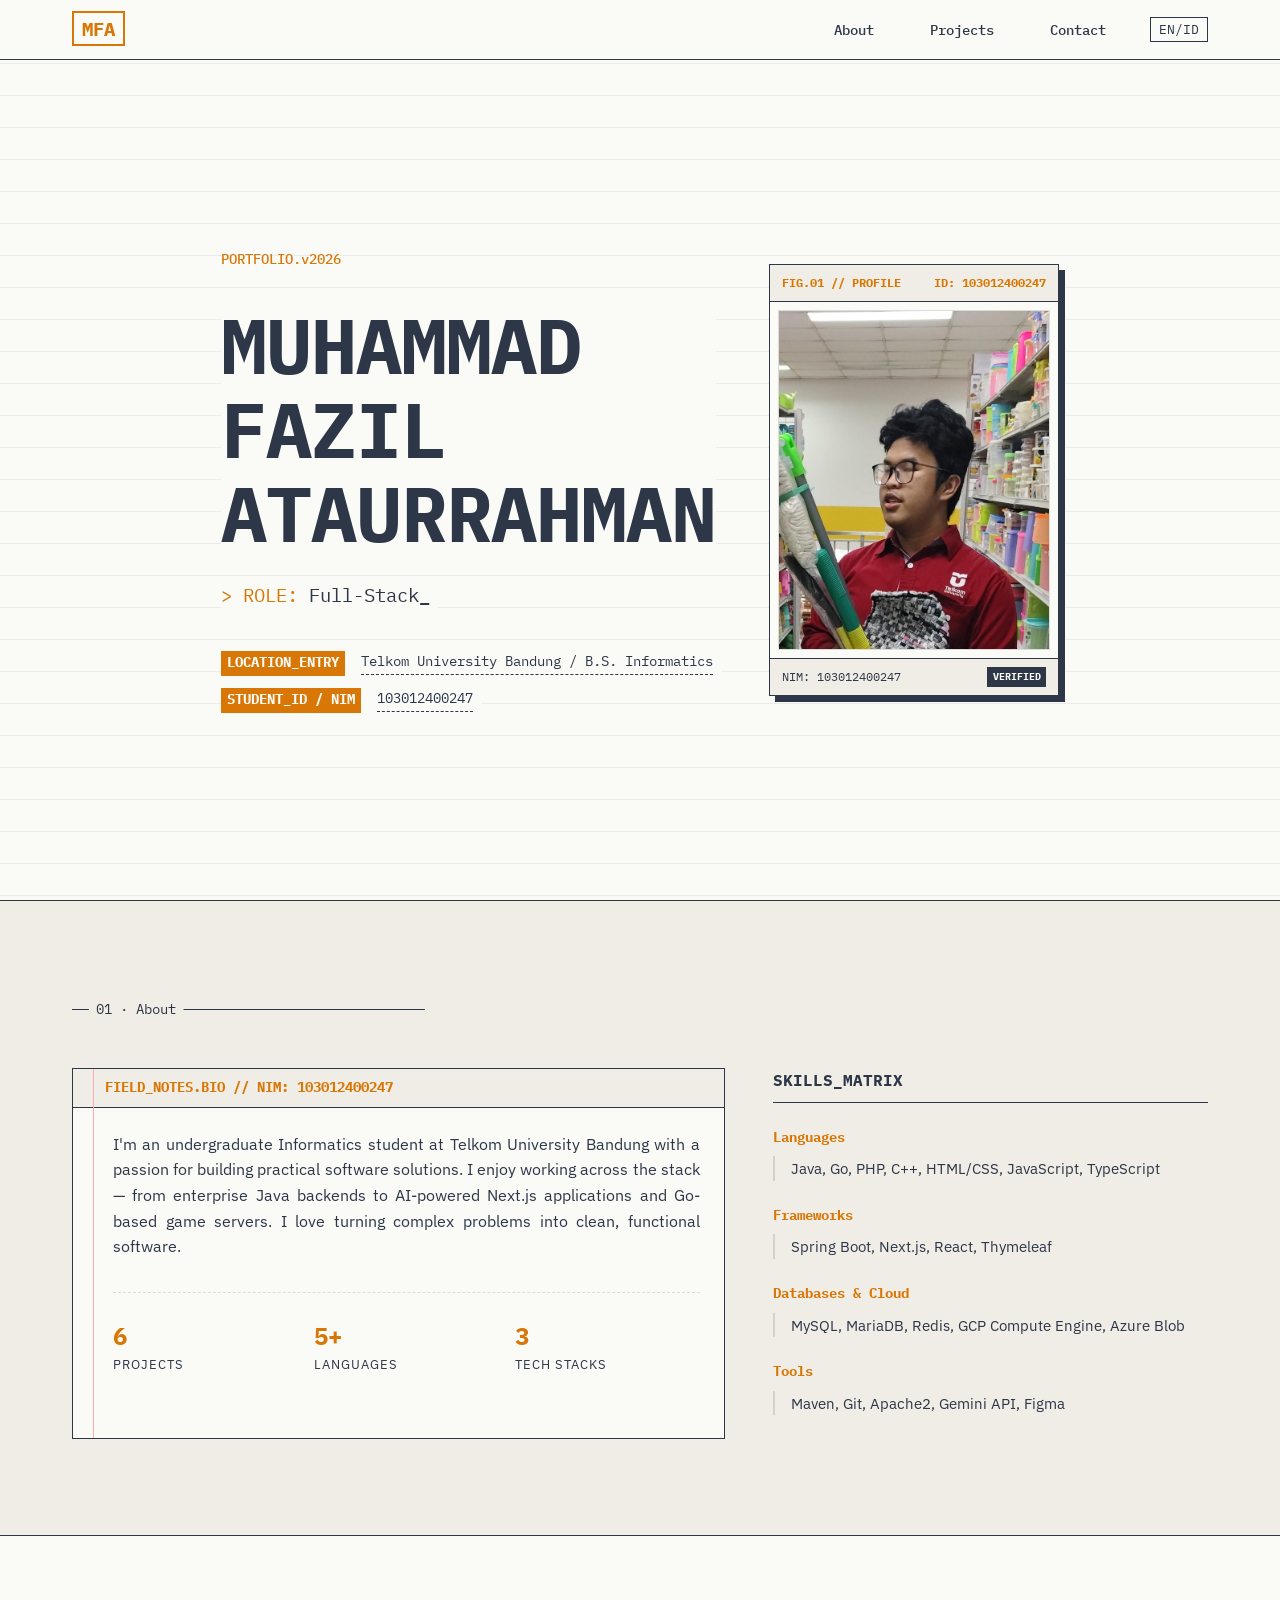
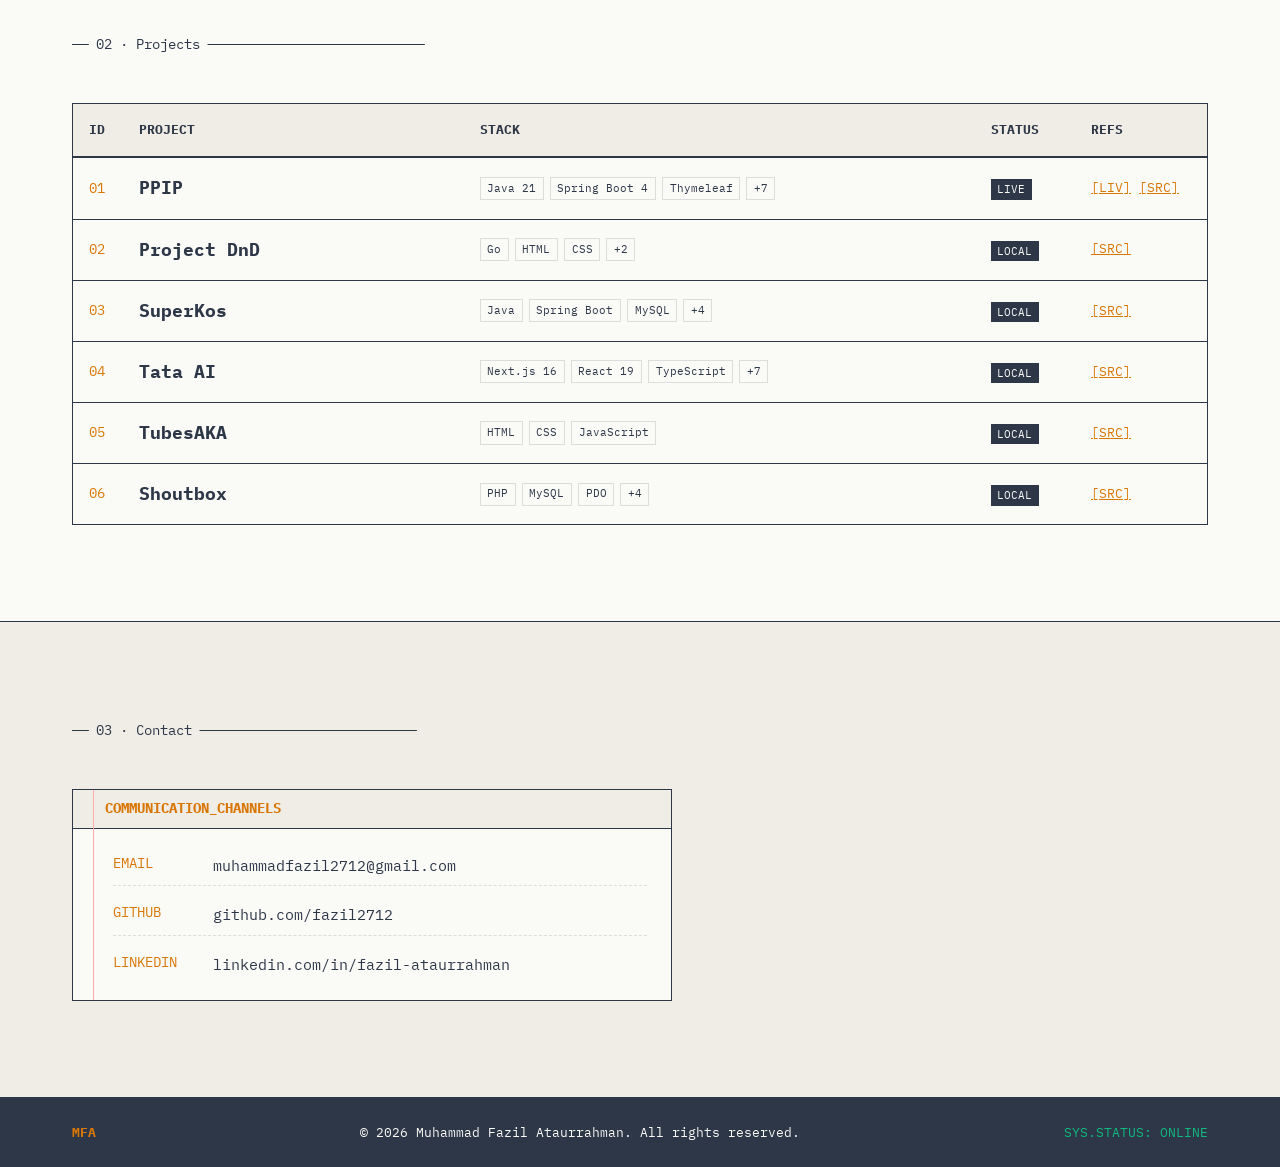
==== commit 5709fe87: "Add profile photo, student ID (NIM 103012400247), and Shoutbox Cloud Computing project" ====
--- a/index.html
+++ b/index.html
@@ -43,14 +43,39 @@
     <main>
         <section id="hero" class="hero ruled-bg">
             <div class="container reveal">
-                <div class="hero-label" data-i18n="hero.label">PORTFOLIO.v2026</div>
-                <h1 class="hero-title">Muhammad<br>Fazil<br>Ataurrahman</h1>
-                <div class="hero-role">
-                    <span class="role-prefix">&gt; ROLE: </span><span id="typewriter" class="typewriter-text"></span><span class="cursor">_</span>
-                </div>
-                <div class="hero-edu">
-                    <span class="edu-label" data-i18n="hero.eduLabel">LOCATION_ENTRY</span>
-                    <span class="edu-text" data-i18n="hero.eduText">Telkom University Bandung / B.S. Informatics</span>
+                <div class="hero-layout">
+                    <div class="hero-main">
+                        <div class="hero-label" data-i18n="hero.label">PORTFOLIO.v2026</div>
+                        <h1 class="hero-title">Muhammad<br>Fazil<br>Ataurrahman</h1>
+                        <div class="hero-role">
+                            <span class="role-prefix">&gt; ROLE: </span><span id="typewriter" class="typewriter-text"></span><span class="cursor">_</span>
+                        </div>
+                        <div class="hero-meta">
+                            <div class="hero-edu">
+                                <span class="edu-label" data-i18n="hero.eduLabel">LOCATION_ENTRY</span>
+                                <span class="edu-text" data-i18n="hero.eduText">Telkom University Bandung / B.S. Informatics</span>
+                            </div>
+                            <div class="hero-edu">
+                                <span class="edu-label" data-i18n="hero.nimLabel">STUDENT_ID / NIM</span>
+                                <span class="edu-text">103012400247</span>
+                            </div>
+                        </div>
+                    </div>
+                    <aside class="hero-profile">
+                        <div class="profile-card">
+                            <div class="profile-header">
+                                <span>FIG.01 // PROFILE</span>
+                                <span>ID: 103012400247</span>
+                            </div>
+                            <div class="profile-img-wrap">
+                                <img src="assets/profile.jpg" alt="Muhammad Fazil Ataurrahman" class="profile-img">
+                            </div>
+                            <div class="profile-footer">
+                                <span data-i18n="hero.nimFooter">NIM: 103012400247</span>
+                                <span class="profile-status">VERIFIED</span>
+                            </div>
+                        </div>
+                    </aside>
                 </div>
             </div>
         </section>
@@ -62,17 +87,17 @@
                 </div>
                 <div class="about-grid">
                     <div class="about-bio notebook-box">
-                        <div class="box-header">FIELD_NOTES.BIO</div>
+                        <div class="box-header">FIELD_NOTES.BIO // NIM: 103012400247</div>
                         <div class="box-content">
                             <p data-i18n="about.p1">I am an undergraduate Informatics student at Telkom University Bandung with a passion for building practical software solutions. I enjoy working across the stack — from enterprise Java backends to AI-powered Next.js applications and Go-based game servers. I love turning complex problems into clean, functional software.</p>
                             
                             <div class="stats-grid">
                                 <div class="stat-item">
-                                    <span class="stat-val">5</span>
+                                    <span class="stat-val">6</span>
                                     <span class="stat-lbl" data-i18n="about.stat1">Projects</span>
                                 </div>
                                 <div class="stat-item">
-                                    <span class="stat-val">4+</span>
+                                    <span class="stat-val">5+</span>
                                     <span class="stat-lbl" data-i18n="about.stat2">Languages</span>
                                 </div>
                                 <div class="stat-item">
@@ -86,7 +111,7 @@
                         <h3 class="skills-title" data-i18n="about.skills">SKILLS_MATRIX</h3>
                         <div class="skills-category">
                             <div class="cat-label" data-i18n="skills.cat1">Languages</div>
-                            <div class="cat-items">Java, Go, C++, HTML/CSS, JavaScript, TypeScript</div>
+                            <div class="cat-items">Java, Go, PHP, C++, HTML/CSS, JavaScript, TypeScript</div>
                         </div>
                         <div class="skills-category">
                             <div class="cat-label" data-i18n="skills.cat2">Frameworks</div>
@@ -94,11 +119,11 @@
                         </div>
                         <div class="skills-category">
                             <div class="cat-label" data-i18n="skills.cat3">Databases & Cloud</div>
-                            <div class="cat-items">MySQL, MariaDB, Redis, Azure Blob</div>
+                            <div class="cat-items">MySQL, MariaDB, Redis, GCP Compute Engine, Azure Blob</div>
                         </div>
                         <div class="skills-category">
                             <div class="cat-label" data-i18n="skills.cat4">Tools</div>
-                            <div class="cat-items">Maven, Git, Gemini API, Figma</div>
+                            <div class="cat-items">Maven, Git, Apache2, Gemini API, Figma</div>
                         </div>
                     </div>
                 </div>
--- a/style.css
+++ b/style.css
@@ -212,6 +212,19 @@
     padding-top: var(--nav-height);
 }
 
+.hero-layout {
+    display: grid;
+    grid-template-columns: 1fr 290px;
+    gap: 3rem;
+    align-items: center;
+}
+
+.hero-main {
+    display: flex;
+    flex-direction: column;
+    align-items: flex-start;
+}
+
 .hero-label {
     font-family: var(--font-mono);
     font-weight: 500;
@@ -233,7 +246,7 @@
 .hero-role {
     font-family: var(--font-mono);
     font-size: 1.2rem;
-    margin-bottom: 3rem;
+    margin-bottom: 2.5rem;
     background: var(--bg-main);
     display: inline-block;
     padding-right: 0.5rem;
@@ -253,14 +266,20 @@
     50% { opacity: 0; }
 }
 
+.hero-meta {
+    display: flex;
+    flex-direction: column;
+    align-items: flex-start;
+    gap: 0.75rem;
+}
+
 .hero-edu {
-    display: flex;
+    display: inline-flex;
     align-items: center;
     gap: 1rem;
     font-family: var(--font-mono);
     font-size: 0.85rem;
     background: var(--bg-main);
-    display: inline-flex;
     padding-right: 0.5rem;
 }
 
@@ -274,6 +293,59 @@
 .edu-text {
     border-bottom: 1px dashed var(--border-color);
     padding-bottom: 2px;
+}
+
+.profile-card {
+    border: 1px solid var(--border-color);
+    background: var(--bg-main);
+    box-shadow: 6px 6px 0 var(--border-color);
+}
+
+.profile-header {
+    display: flex;
+    justify-content: space-between;
+    align-items: center;
+    padding: 0.5rem 0.75rem;
+    background: var(--bg-alt);
+    border-bottom: 1px solid var(--border-color);
+    font-family: var(--font-mono);
+    font-size: 0.75rem;
+    font-weight: 700;
+    color: var(--accent);
+}
+
+.profile-img-wrap {
+    padding: 0.5rem;
+    background: var(--bg-main);
+}
+
+.profile-img {
+    width: 100%;
+    aspect-ratio: 4 / 5;
+    object-fit: cover;
+    object-position: center 20%;
+    display: block;
+    border: 1px solid var(--line-color);
+}
+
+.profile-footer {
+    display: flex;
+    justify-content: space-between;
+    align-items: center;
+    padding: 0.5rem 0.75rem;
+    border-top: 1px solid var(--border-color);
+    background: var(--bg-alt);
+    font-family: var(--font-mono);
+    font-size: 0.75rem;
+    color: var(--text-main);
+}
+
+.profile-status {
+    background: var(--text-main);
+    color: var(--bg-main);
+    padding: 0.1rem 0.35rem;
+    font-size: 0.65rem;
+    font-weight: 700;
 }
 
 /* Section Common */
@@ -609,6 +681,16 @@
 
 /* Responsive */
 @media (max-width: 900px) {
+    .hero-layout {
+        grid-template-columns: 1fr;
+        gap: 2.5rem;
+        padding: 3rem 0;
+    }
+
+    .hero-profile {
+        max-width: 280px;
+    }
+
     .about-grid {
         grid-template-columns: 1fr;
     }
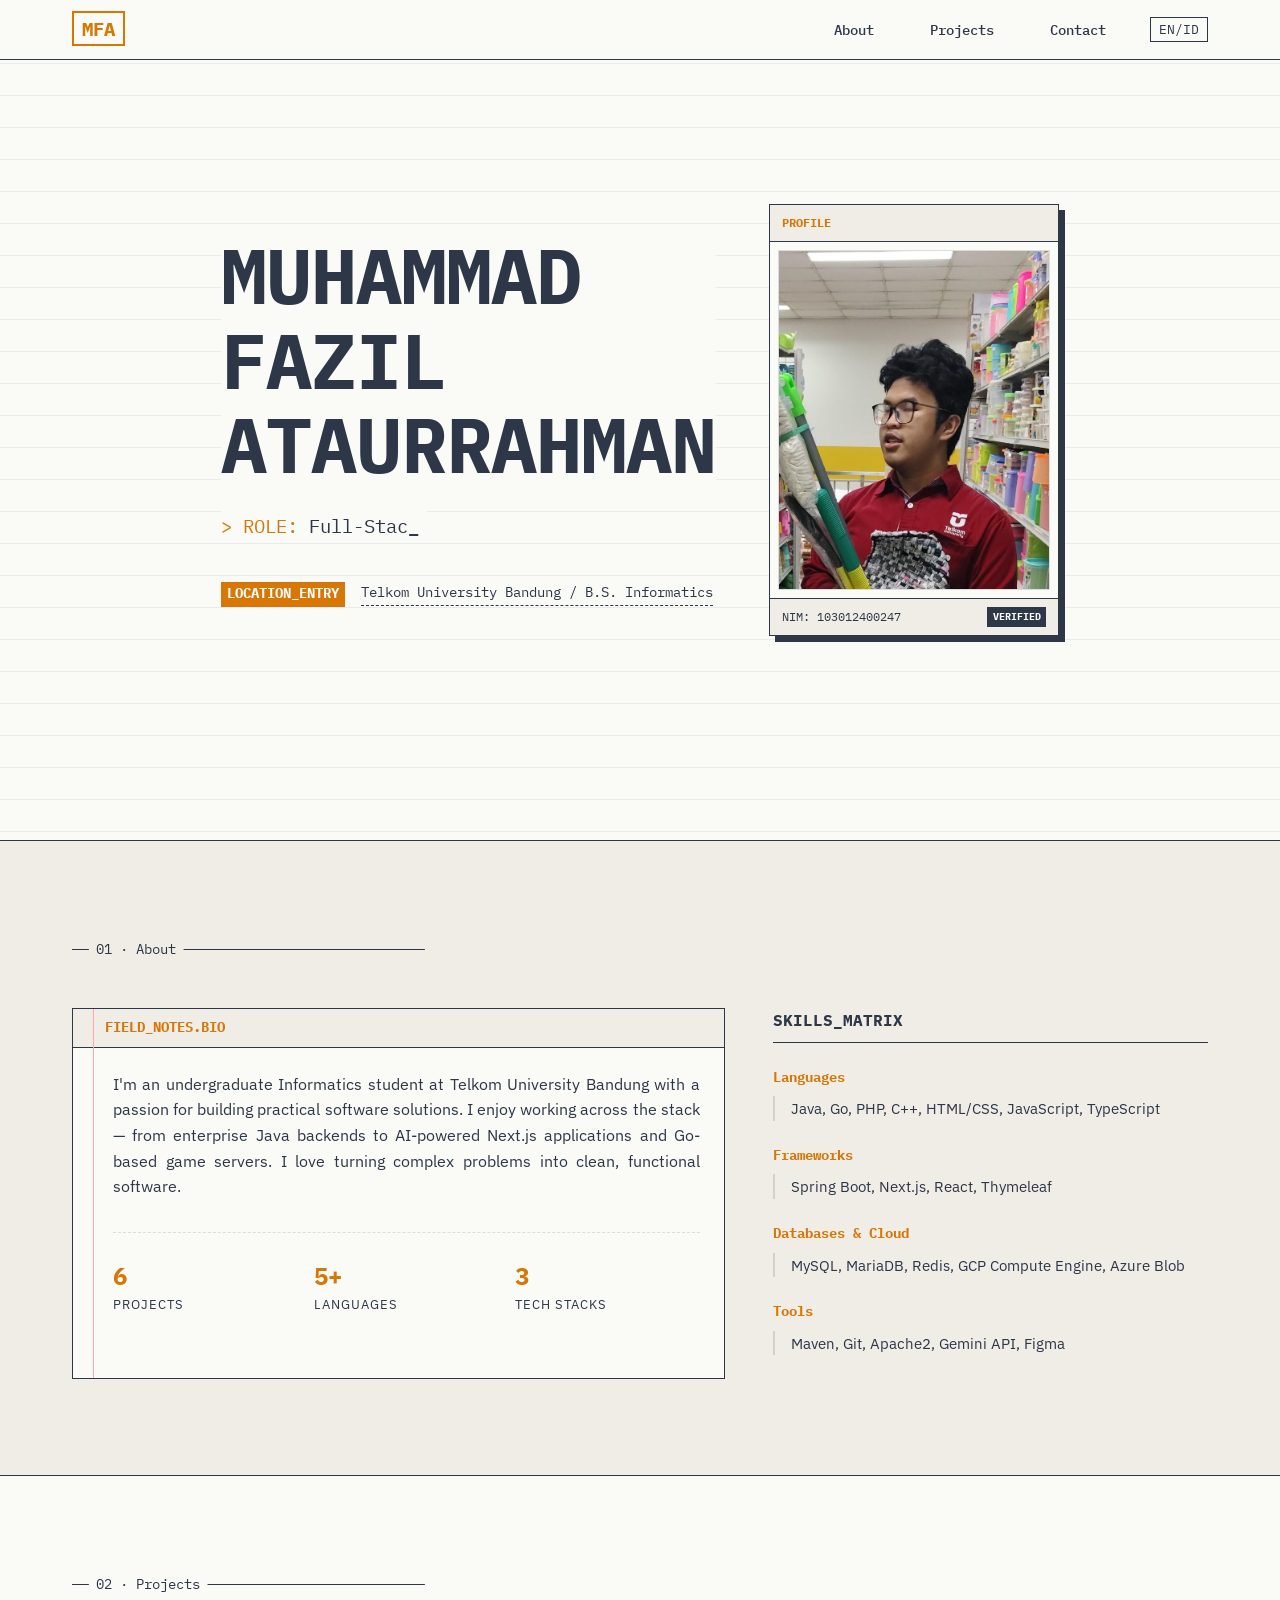
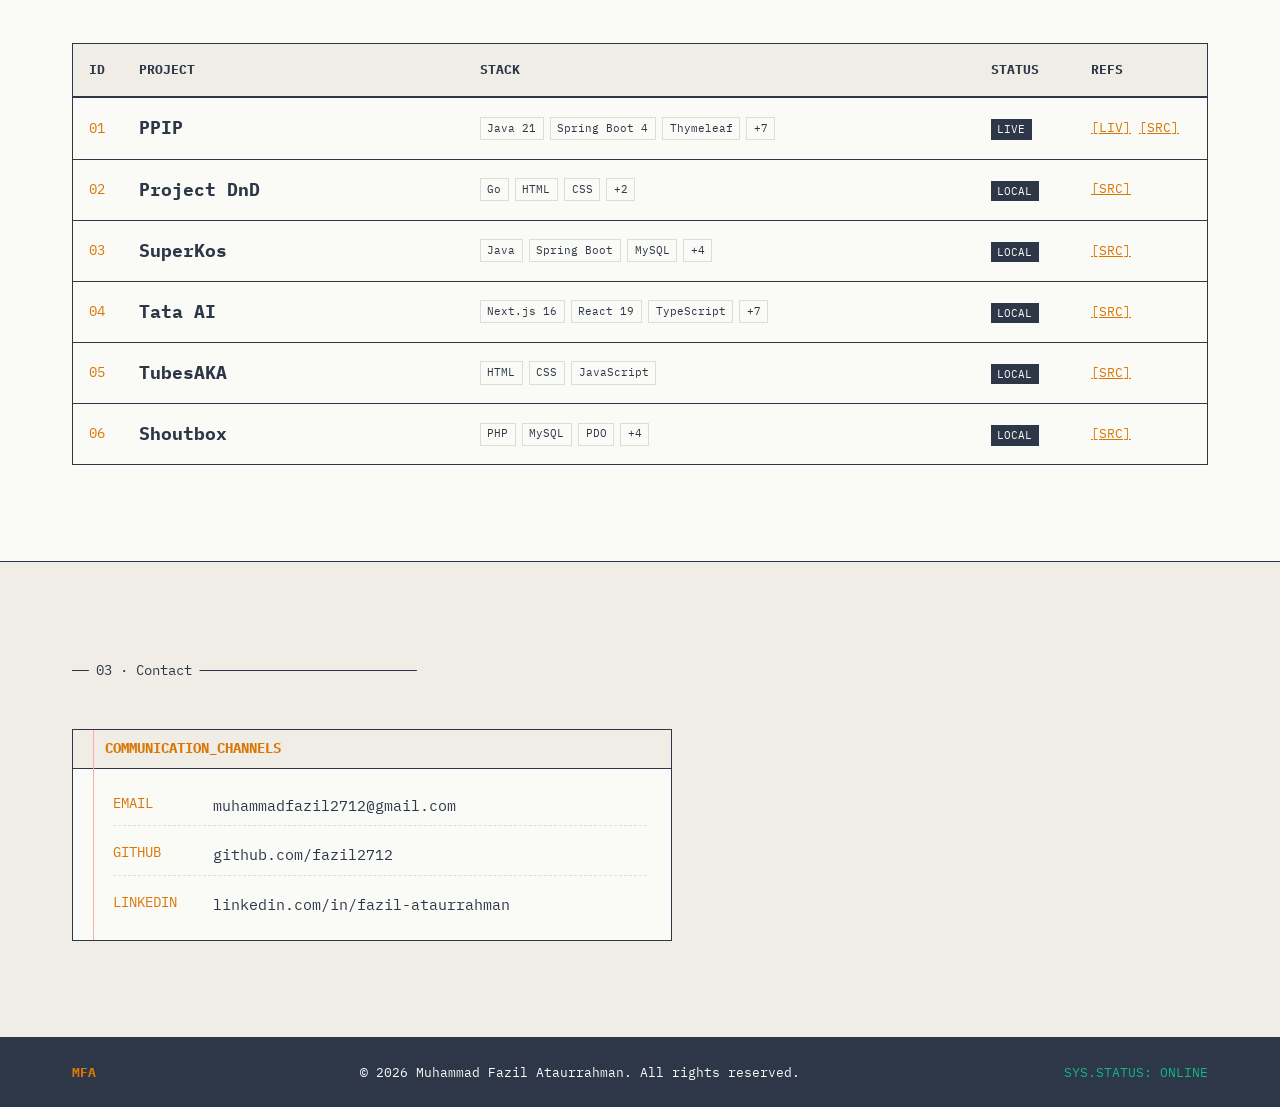
==== commit 9386d281: "Refine hero layout: remove duplicate NIMs, clean profile header, remove portfolio tag, and adjust ti" ====
--- a/index.html
+++ b/index.html
@@ -45,7 +45,6 @@
             <div class="container reveal">
                 <div class="hero-layout">
                     <div class="hero-main">
-                        <div class="hero-label" data-i18n="hero.label">PORTFOLIO.v2026</div>
                         <h1 class="hero-title">Muhammad<br>Fazil<br>Ataurrahman</h1>
                         <div class="hero-role">
                             <span class="role-prefix">&gt; ROLE: </span><span id="typewriter" class="typewriter-text"></span><span class="cursor">_</span>
@@ -55,17 +54,12 @@
                                 <span class="edu-label" data-i18n="hero.eduLabel">LOCATION_ENTRY</span>
                                 <span class="edu-text" data-i18n="hero.eduText">Telkom University Bandung / B.S. Informatics</span>
                             </div>
-                            <div class="hero-edu">
-                                <span class="edu-label" data-i18n="hero.nimLabel">STUDENT_ID / NIM</span>
-                                <span class="edu-text">103012400247</span>
-                            </div>
                         </div>
                     </div>
                     <aside class="hero-profile">
                         <div class="profile-card">
                             <div class="profile-header">
-                                <span>FIG.01 // PROFILE</span>
-                                <span>ID: 103012400247</span>
+                                <span>PROFILE</span>
                             </div>
                             <div class="profile-img-wrap">
                                 <img src="assets/profile.jpg" alt="Muhammad Fazil Ataurrahman" class="profile-img">
@@ -87,7 +81,7 @@
                 </div>
                 <div class="about-grid">
                     <div class="about-bio notebook-box">
-                        <div class="box-header">FIELD_NOTES.BIO // NIM: 103012400247</div>
+                        <div class="box-header">FIELD_NOTES.BIO</div>
                         <div class="box-content">
                             <p data-i18n="about.p1">I am an undergraduate Informatics student at Telkom University Bandung with a passion for building practical software solutions. I enjoy working across the stack — from enterprise Java backends to AI-powered Next.js applications and Go-based game servers. I love turning complex problems into clean, functional software.</p>
                             
--- a/style.css
+++ b/style.css
@@ -206,10 +206,11 @@
 
 /* Hero Section */
 .hero {
-    min-height: 100vh;
+    min-height: calc(100vh - var(--nav-height));
     display: flex;
     align-items: center;
     padding-top: var(--nav-height);
+    padding-bottom: 2rem;
 }
 
 .hero-layout {
@@ -217,20 +218,13 @@
     grid-template-columns: 1fr 290px;
     gap: 3rem;
     align-items: center;
+    margin-top: -1.75rem;
 }
 
 .hero-main {
     display: flex;
     flex-direction: column;
     align-items: flex-start;
-}
-
-.hero-label {
-    font-family: var(--font-mono);
-    font-weight: 500;
-    font-size: 0.9rem;
-    margin-bottom: 2rem;
-    color: var(--accent);
 }
 
 .hero-title {
@@ -684,7 +678,8 @@
     .hero-layout {
         grid-template-columns: 1fr;
         gap: 2.5rem;
-        padding: 3rem 0;
+        padding: 2rem 0;
+        margin-top: 0;
     }
 
     .hero-profile {
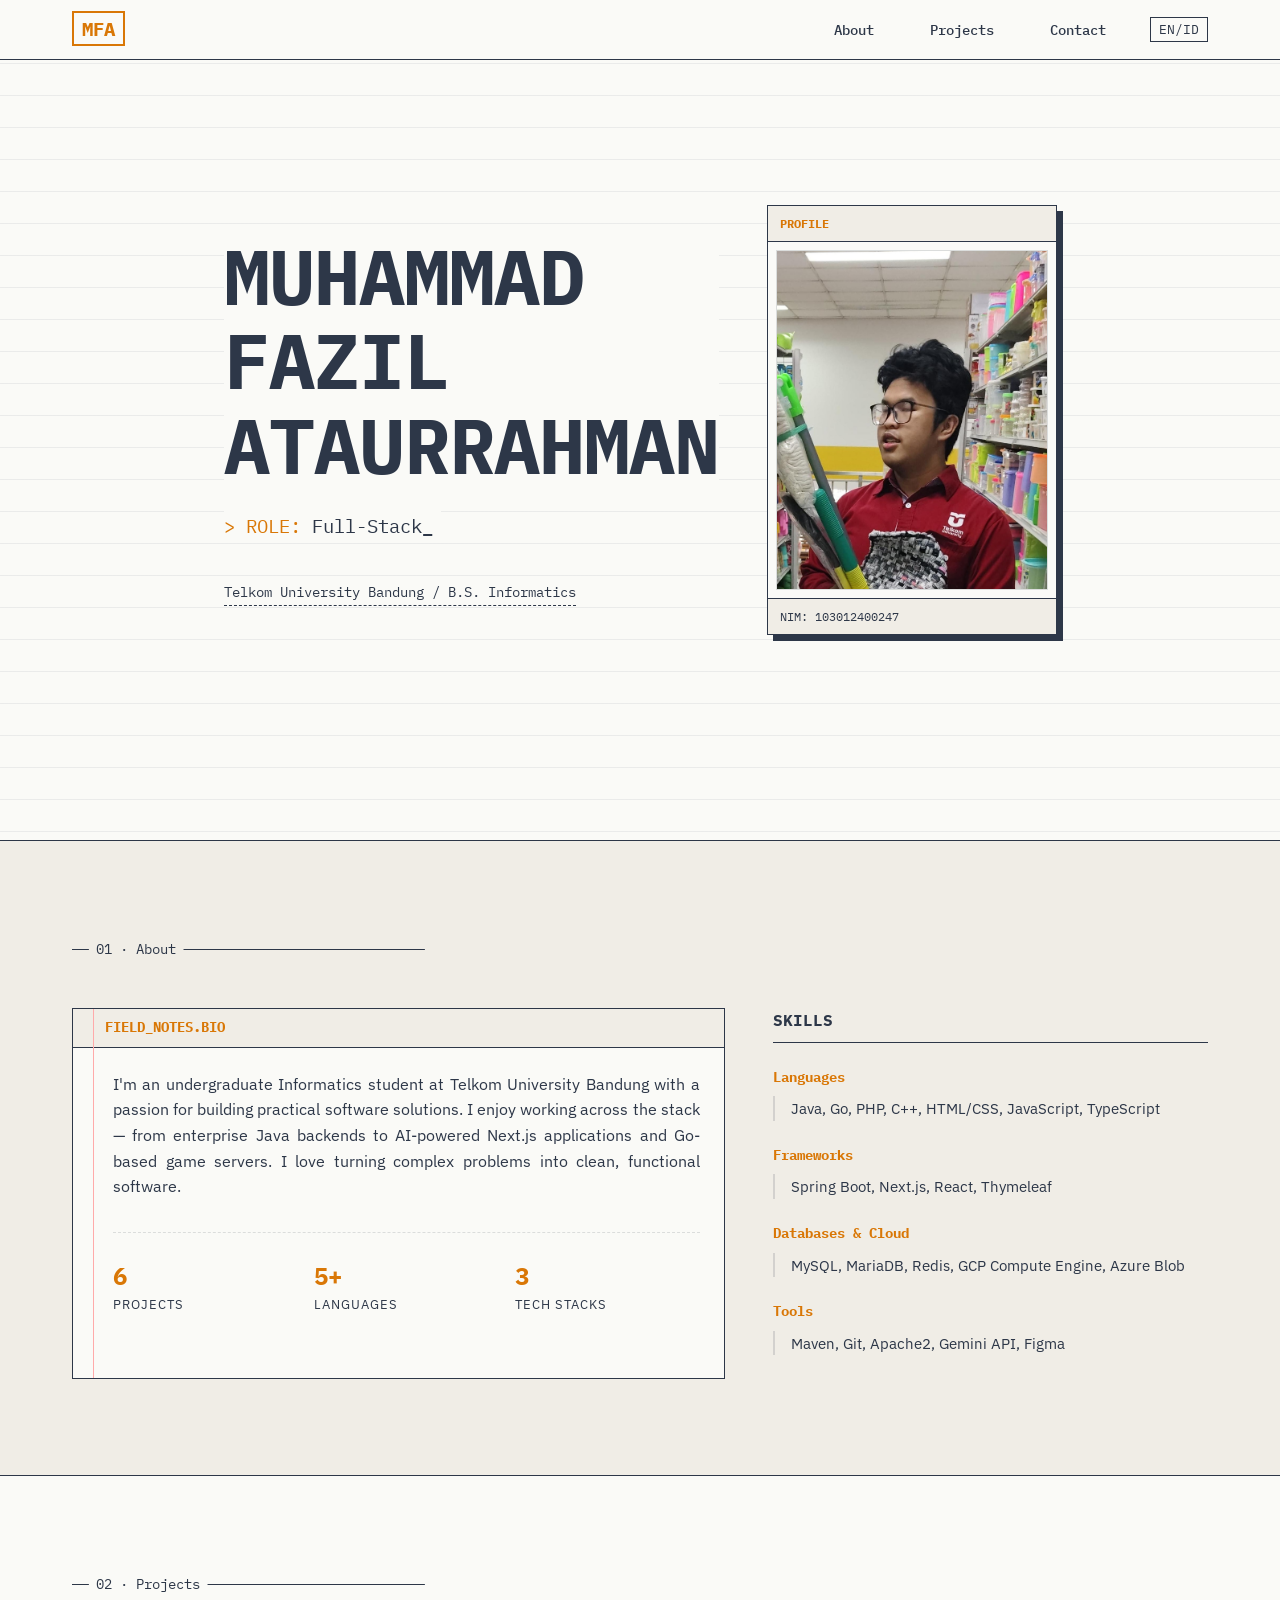
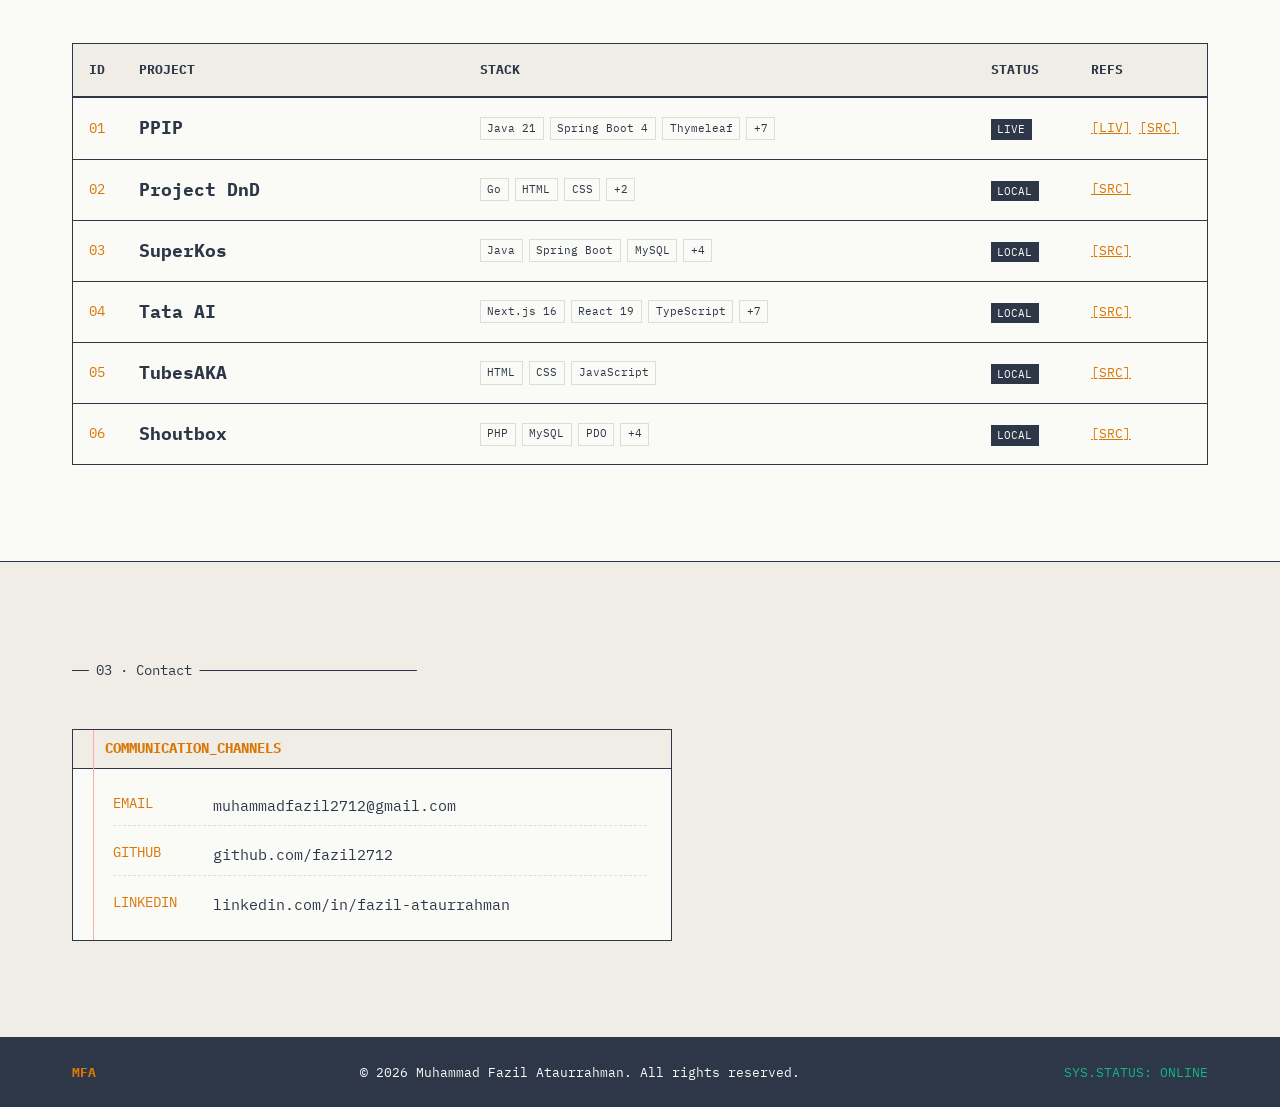
==== commit 6c529860: "Remove verified tag and location_entry tag, rename skills_matrix to skills" ====
--- a/index.html
+++ b/index.html
@@ -51,7 +51,6 @@
                         </div>
                         <div class="hero-meta">
                             <div class="hero-edu">
-                                <span class="edu-label" data-i18n="hero.eduLabel">LOCATION_ENTRY</span>
                                 <span class="edu-text" data-i18n="hero.eduText">Telkom University Bandung / B.S. Informatics</span>
                             </div>
                         </div>
@@ -66,7 +65,6 @@
                             </div>
                             <div class="profile-footer">
                                 <span data-i18n="hero.nimFooter">NIM: 103012400247</span>
-                                <span class="profile-status">VERIFIED</span>
                             </div>
                         </div>
                     </aside>
@@ -102,7 +100,7 @@
                         </div>
                     </div>
                     <div class="about-skills">
-                        <h3 class="skills-title" data-i18n="about.skills">SKILLS_MATRIX</h3>
+                        <h3 class="skills-title" data-i18n="about.skills">SKILLS</h3>
                         <div class="skills-category">
                             <div class="cat-label" data-i18n="skills.cat1">Languages</div>
                             <div class="cat-items">Java, Go, PHP, C++, HTML/CSS, JavaScript, TypeScript</div>
--- a/style.css
+++ b/style.css
@@ -270,18 +270,10 @@
 .hero-edu {
     display: inline-flex;
     align-items: center;
-    gap: 1rem;
     font-family: var(--font-mono);
     font-size: 0.85rem;
     background: var(--bg-main);
     padding-right: 0.5rem;
-}
-
-.edu-label {
-    background: var(--accent);
-    color: var(--bg-main);
-    padding: 0.1rem 0.4rem;
-    font-weight: 700;
 }
 
 .edu-text {
@@ -324,7 +316,6 @@
 
 .profile-footer {
     display: flex;
-    justify-content: space-between;
     align-items: center;
     padding: 0.5rem 0.75rem;
     border-top: 1px solid var(--border-color);
@@ -332,14 +323,6 @@
     font-family: var(--font-mono);
     font-size: 0.75rem;
     color: var(--text-main);
-}
-
-.profile-status {
-    background: var(--text-main);
-    color: var(--bg-main);
-    padding: 0.1rem 0.35rem;
-    font-size: 0.65rem;
-    font-weight: 700;
 }
 
 /* Section Common */
